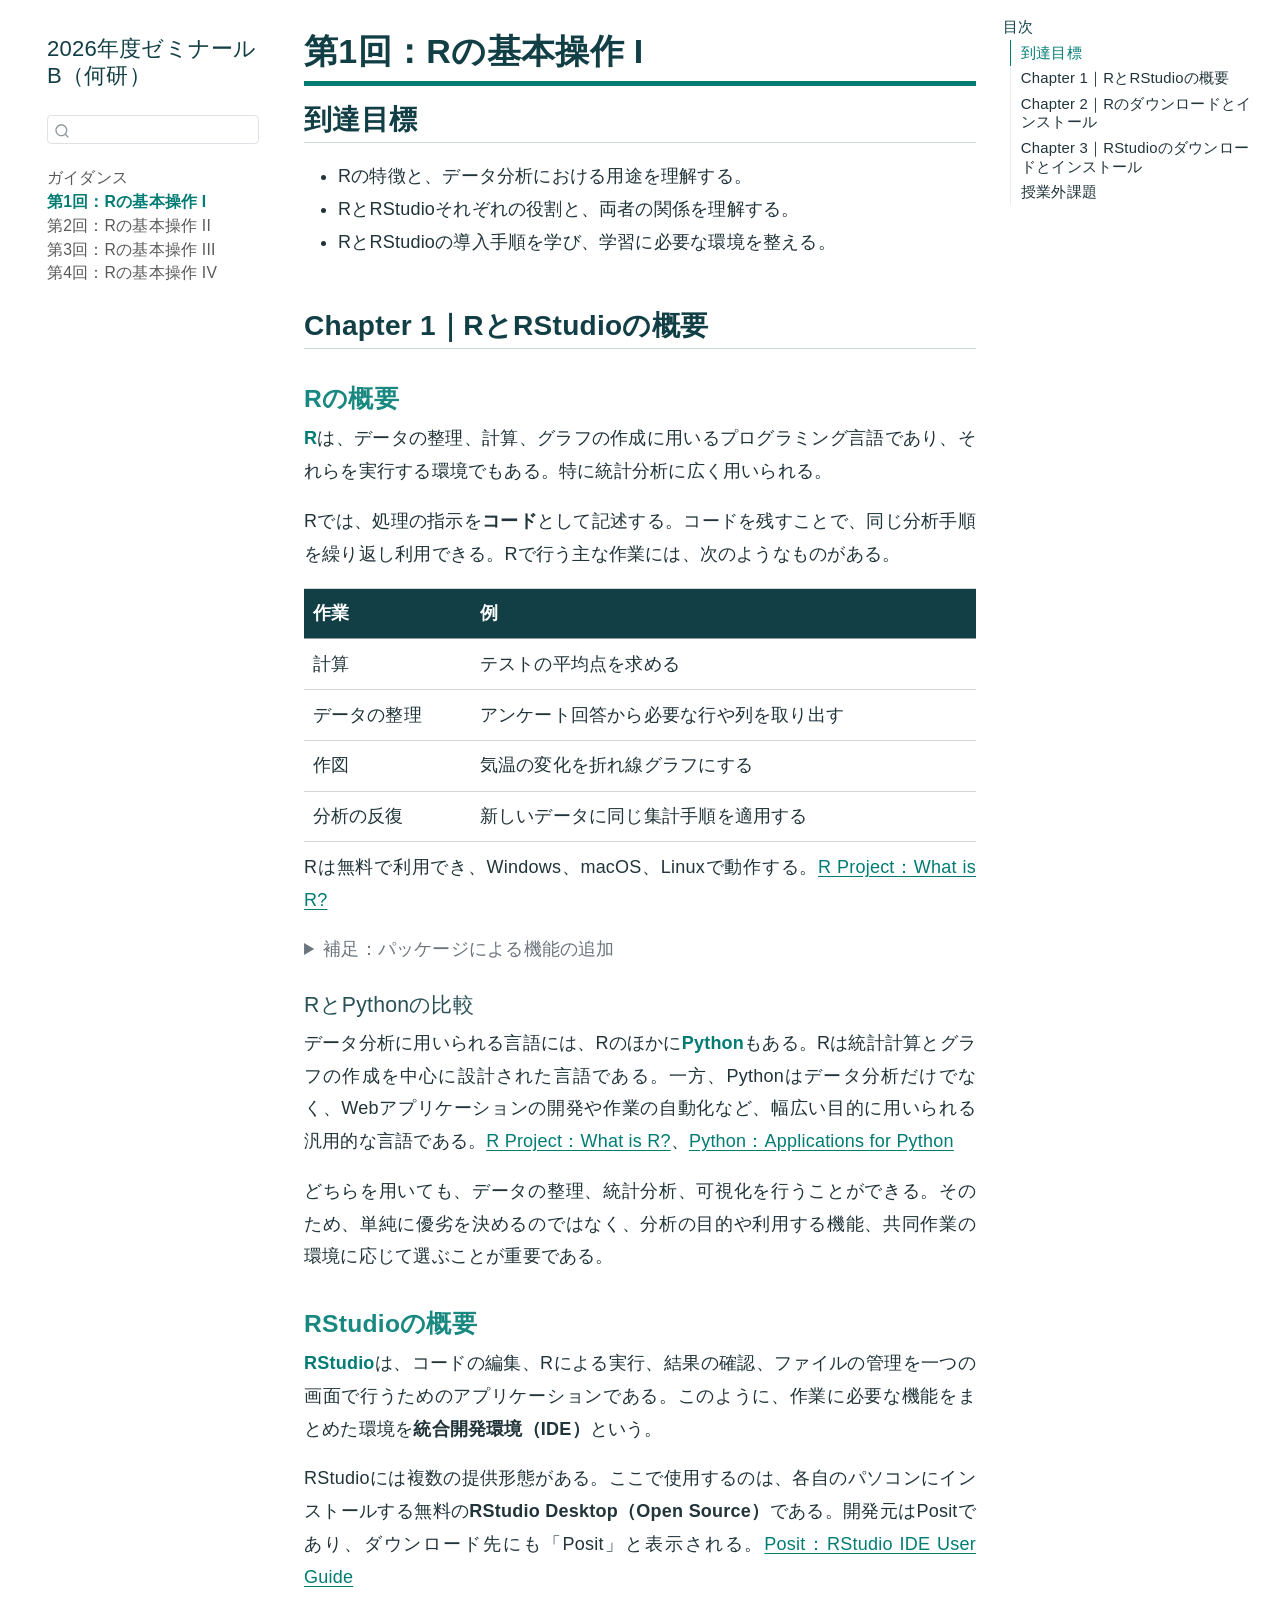
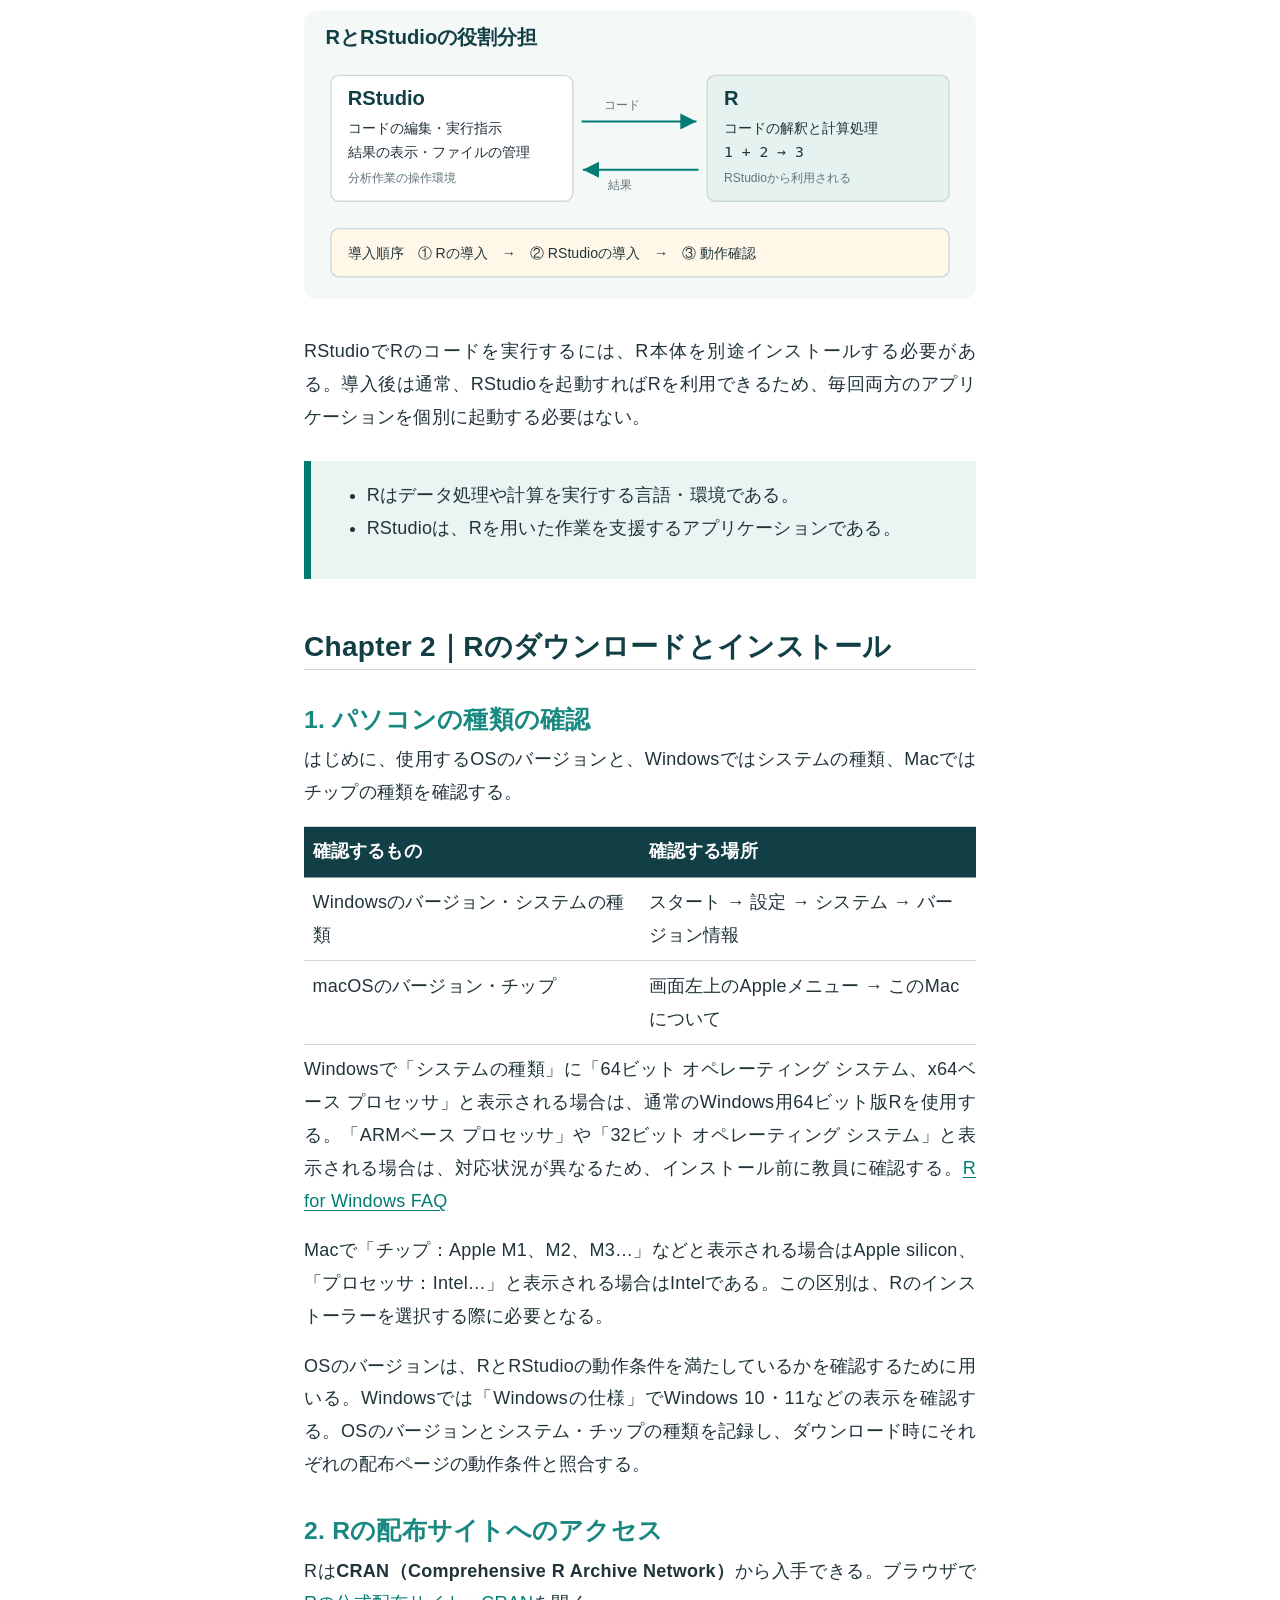
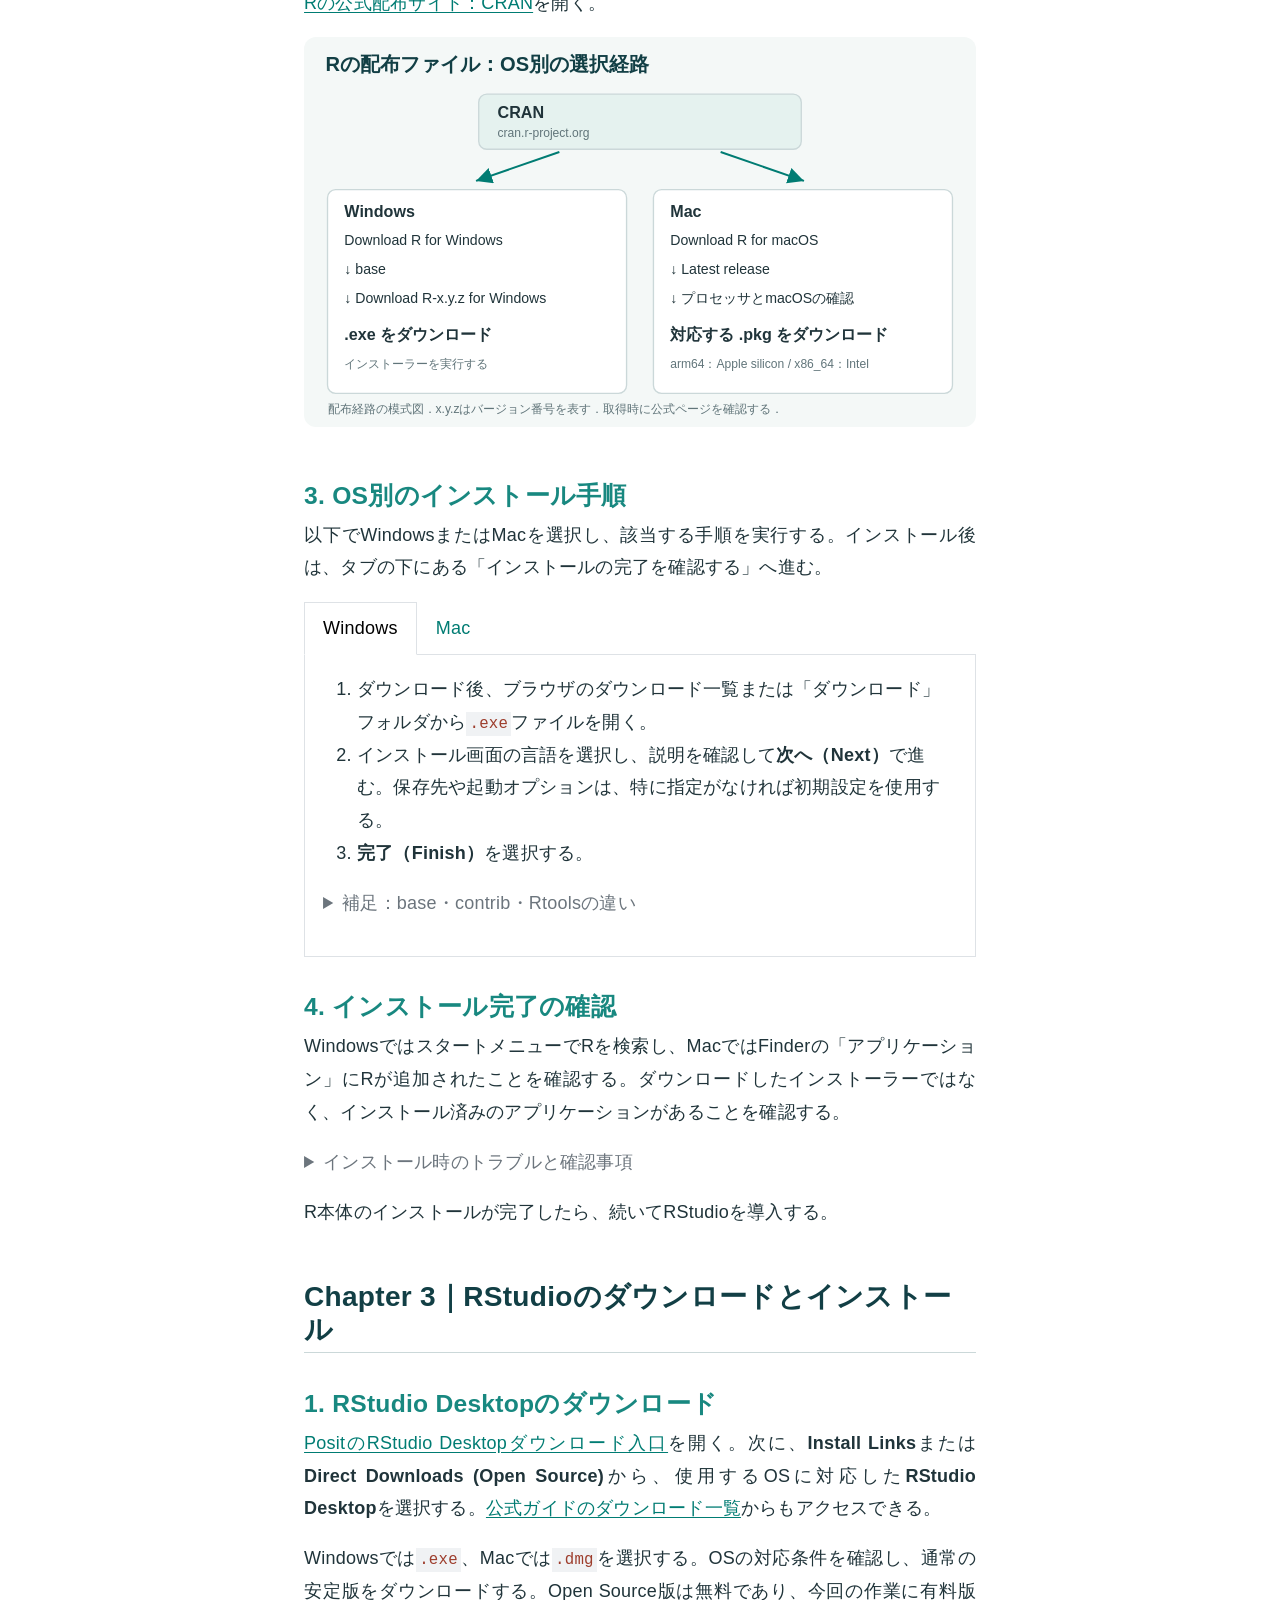
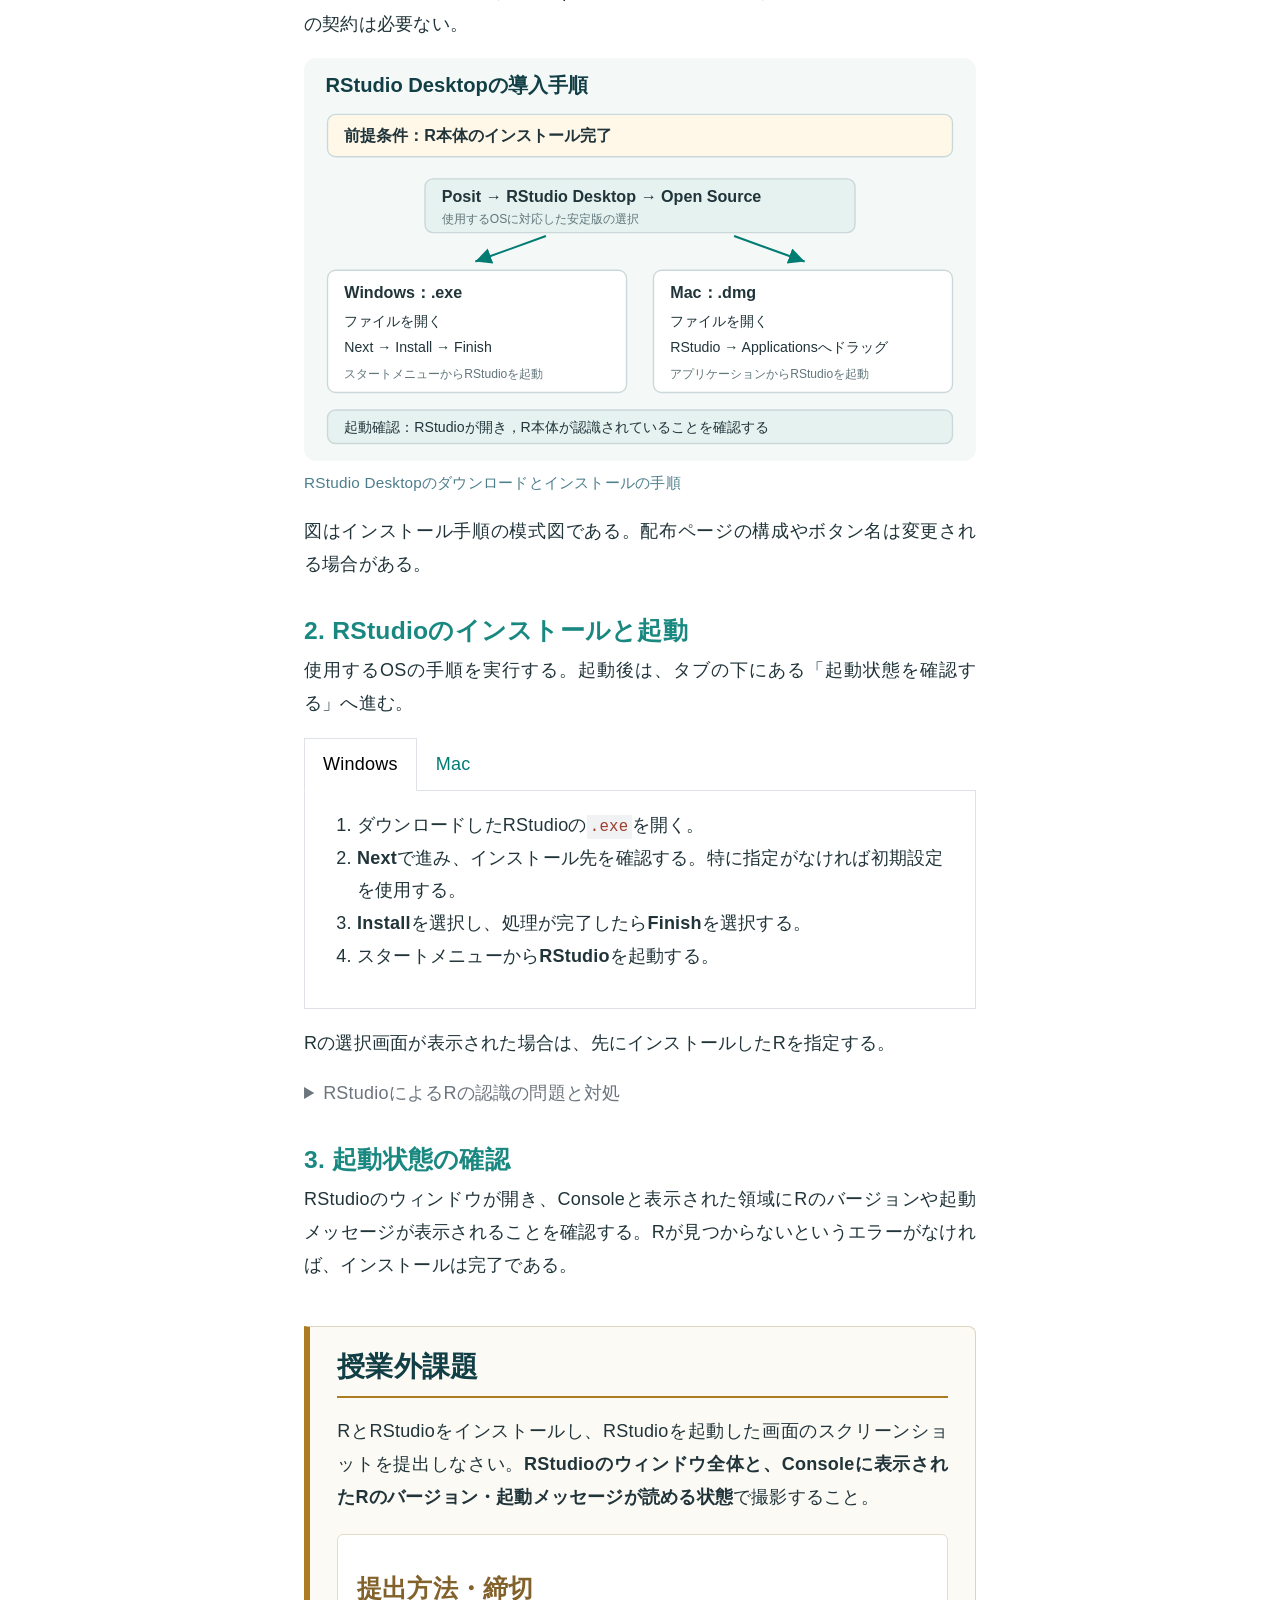
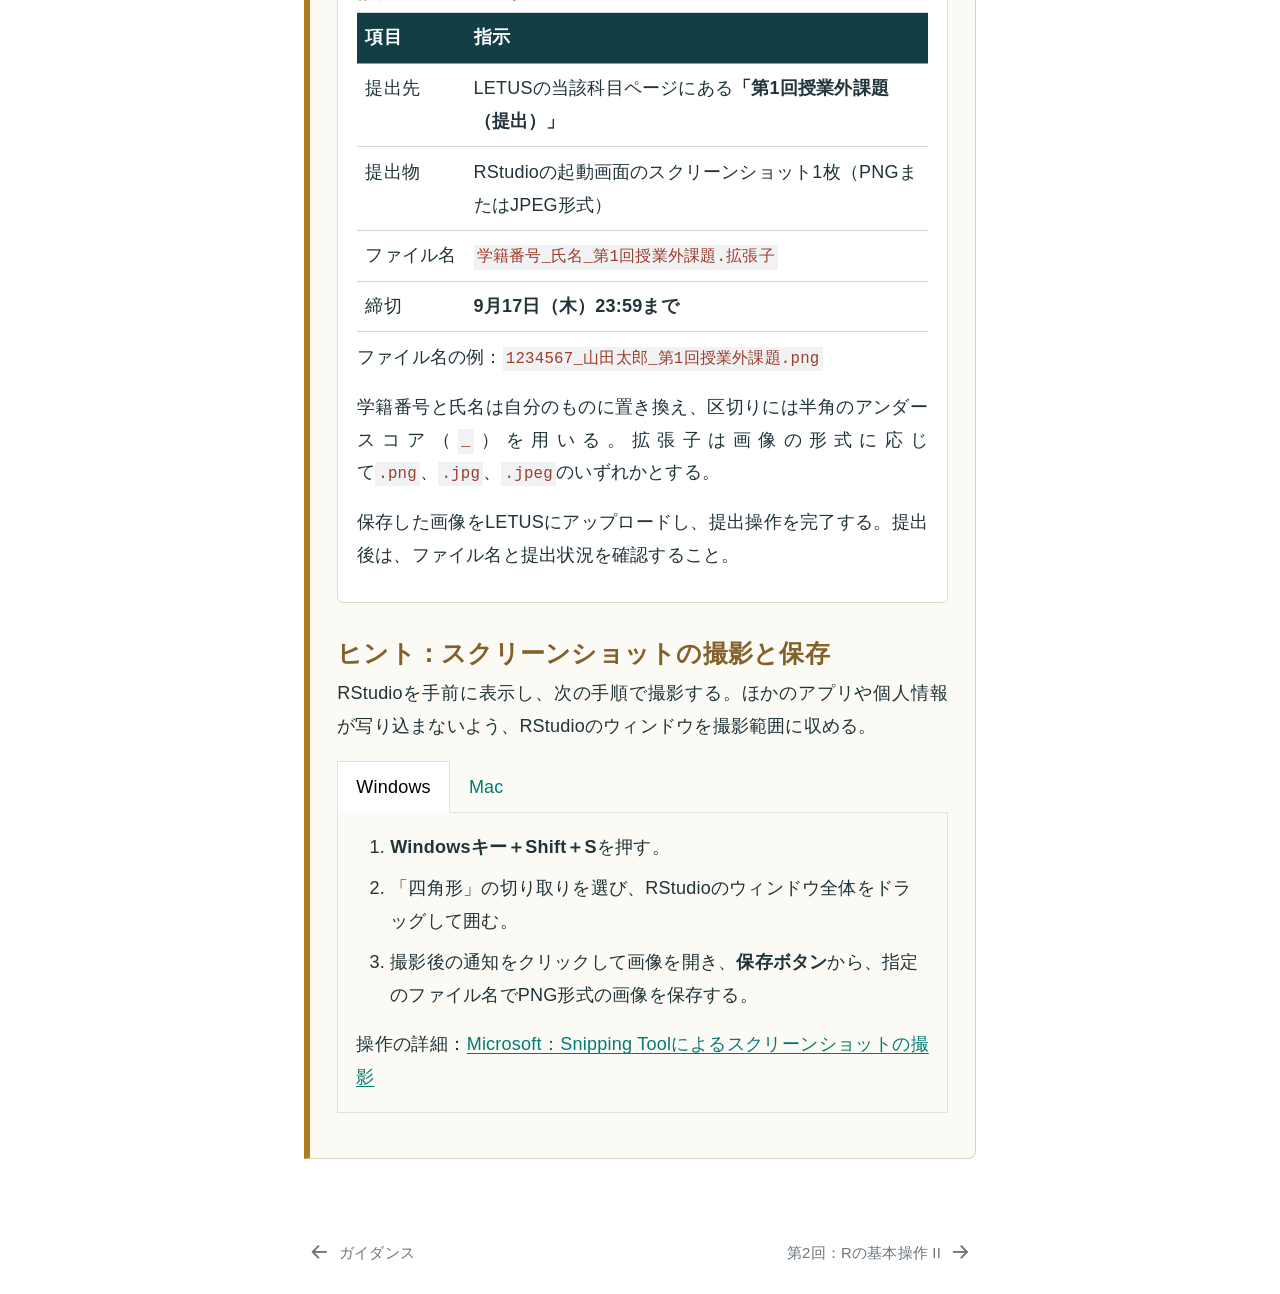
==== lessons/01/index.html @ 1a66d264 "Publish lesson 4" ====
<!DOCTYPE html>
<html xmlns="http://www.w3.org/1999/xhtml" lang="ja" xml:lang="ja"><head>

<meta charset="utf-8">
<meta name="generator" content="quarto-1.10.18">

<meta name="viewport" content="width=device-width, initial-scale=1.0, user-scalable=yes">


<title>第1回：Rの基本操作 I – 2026年度ゼミナールB（何研）</title>
<style>
/* Default styles provided by pandoc.
** See https://pandoc.org/MANUAL.html#variables-for-html for config info.
*/
span.smallcaps{font-variant: small-caps;}
div.columns{display: flex; gap: 1.5em;}
div.column{flex: auto;}
@media screen {
div.columns{gap: min(4vw, 1.5em);}
div.column{overflow-x: auto;}
}
div.hanging-indent{margin-left: 1.5em; text-indent: -1.5em;}
ul.task-list{list-style: none;}
ul.task-list li input[type="checkbox"] {
  width: 0.8em;
  margin: 0 0.8em 0.2em -1em; /* quarto-specific, see https://github.com/quarto-dev/quarto-cli/issues/4556 */ 
  vertical-align: middle;
}
</style>


<script src="../../site_libs/quarto-nav/quarto-nav.js"></script>
<script src="../../site_libs/quarto-nav/headroom.min.js"></script>
<script src="../../site_libs/clipboard/clipboard.min.js"></script>
<script src="../../site_libs/quarto-search/autocomplete.umd.js"></script>
<script src="../../site_libs/quarto-search/fuse.min.js"></script>
<script src="../../site_libs/quarto-search/quarto-search.js"></script>
<meta name="quarto:offset" content="../../">
<link href="../../lessons/02/index.html" rel="next">
<link href="../../index.html" rel="prev">
<script src="../../site_libs/quarto-html/quarto.js" type="module"></script>
<script src="../../site_libs/quarto-html/tabsets/tabsets.js" type="module"></script>
<script src="../../site_libs/quarto-html/popper.min.js"></script>
<script src="../../site_libs/quarto-html/tippy.umd.min.js"></script>
<script src="../../site_libs/quarto-html/anchor.min.js"></script>
<link href="../../site_libs/quarto-html/tippy.css" rel="stylesheet">
<link href="../../site_libs/quarto-html/quarto-syntax-highlighting-37294f0e61b532b0f7ebd5ccc0471b30.css" rel="stylesheet" id="quarto-text-highlighting-styles">
<script src="../../site_libs/bootstrap/bootstrap.min.js"></script>
<link href="../../site_libs/bootstrap/bootstrap-icons.css" rel="stylesheet">
<link href="../../site_libs/bootstrap/bootstrap-c2e880a5cb14d7a116eba1e73095a7f8.min.css" rel="stylesheet" append-hash="true" id="quarto-bootstrap" data-mode="light">
<script id="quarto-search-options" type="application/json">{
  "location": "sidebar",
  "copy-button": false,
  "collapse-after": 3,
  "panel-placement": "start",
  "type": "textbox",
  "limit": 50,
  "keyboard-shortcut": [
    "f",
    "/",
    "s"
  ],
  "language": {
    "search-no-results-text": "一致なし",
    "search-matching-documents-text": "一致した文書",
    "search-copy-link-title": "検索へのリンクをコピー",
    "search-hide-matches-text": "追加の検索結果を非表示",
    "search-more-match-text": "追加の検索結果",
    "search-more-matches-text": "追加の検索結果",
    "search-clear-button-title": "消去",
    "search-text-placeholder": "",
    "search-detached-cancel-button-title": "取消",
    "search-submit-button-title": "検索",
    "search-label": "サーチ"
  }
}</script>
<style>html{ scroll-behavior: smooth; }</style>


</head>

<body class="nav-sidebar floating quarto-light">

<div id="quarto-search-results"></div>
  <header id="quarto-header" class="headroom fixed-top">
  <nav class="quarto-secondary-nav">
    <div class="container-fluid d-flex">
      <button type="button" class="quarto-btn-toggle btn" data-bs-toggle="collapse" role="button" data-bs-target=".quarto-sidebar-collapse-item" aria-controls="quarto-sidebar" aria-expanded="false" aria-label="サイドバーを切り替える" onclick="if (window.quartoToggleHeadroom) { window.quartoToggleHeadroom(); }">
        <i class="bi bi-layout-text-sidebar-reverse"></i>
      </button>
        <nav class="quarto-page-breadcrumbs" aria-label="breadcrumb"><ol class="breadcrumb"><li class="breadcrumb-item"><a href="../../lessons/01/index.html">第1回：Rの基本操作 I</a></li></ol></nav>
        <a class="flex-grow-1" role="navigation" data-bs-toggle="collapse" data-bs-target=".quarto-sidebar-collapse-item" aria-controls="quarto-sidebar" aria-expanded="false" aria-label="サイドバーを切り替える" onclick="if (window.quartoToggleHeadroom) { window.quartoToggleHeadroom(); }">      
        </a>
      <button type="button" class="btn quarto-search-button" aria-label="サーチ" onclick="window.quartoOpenSearch();">
        <i class="bi bi-search"></i>
      </button>
    </div>
  </nav>
</header>
<!-- content -->
<div id="quarto-content" class="quarto-container page-columns page-rows-contents page-layout-article">
<!-- sidebar -->
  <nav id="quarto-sidebar" class="sidebar collapse collapse-horizontal quarto-sidebar-collapse-item sidebar-navigation floating overflow-auto">
    <div class="pt-lg-2 mt-2 text-left sidebar-header">
    <div class="sidebar-title mb-0 py-0">
      <a href="../../">2026年度ゼミナールB（何研）</a> 
    </div>
      </div>
        <div class="mt-2 flex-shrink-0 align-items-center">
        <div class="sidebar-search">
        <div id="quarto-search" class="" title="サーチ"></div>
        </div>
        </div>
    <div class="sidebar-menu-container"> 
    <ul class="list-unstyled mt-1">
        <li class="sidebar-item">
  <div class="sidebar-item-container"> 
  <a href="../../index.html" class="sidebar-item-text sidebar-link">
 <span class="menu-text">ガイダンス</span></a>
  </div>
</li>
        <li class="sidebar-item">
  <div class="sidebar-item-container"> 
  <a href="../../lessons/01/index.html" class="sidebar-item-text sidebar-link active">
 <span class="menu-text">第1回：Rの基本操作 I</span></a>
  </div>
</li>
        <li class="sidebar-item">
  <div class="sidebar-item-container"> 
  <a href="../../lessons/02/index.html" class="sidebar-item-text sidebar-link">
 <span class="menu-text">第2回：Rの基本操作 II</span></a>
  </div>
</li>
        <li class="sidebar-item">
  <div class="sidebar-item-container"> 
  <a href="../../lessons/03/index.html" class="sidebar-item-text sidebar-link">
 <span class="menu-text">第3回：Rの基本操作 III</span></a>
  </div>
</li>
        <li class="sidebar-item">
  <div class="sidebar-item-container"> 
  <a href="../../lessons/04/index.html" class="sidebar-item-text sidebar-link">
 <span class="menu-text">第4回：Rの基本操作 IV</span></a>
  </div>
</li>
    </ul>
    </div>
</nav>
<div id="quarto-sidebar-glass" class="quarto-sidebar-collapse-item" data-bs-toggle="collapse" data-bs-target=".quarto-sidebar-collapse-item"></div>
<!-- margin-sidebar -->
    <div id="quarto-margin-sidebar" class="sidebar margin-sidebar">
        <nav id="TOC" role="doc-toc" class="toc-active">
    <h2 id="toc-title">目次</h2>
   
  <ul>
  <li><a href="#到達目標" id="toc-到達目標" class="nav-link active" data-scroll-target="#到達目標">到達目標</a></li>
  <li><a href="#chapter-1rとrstudioの概要" id="toc-chapter-1rとrstudioの概要" class="nav-link" data-scroll-target="#chapter-1rとrstudioの概要">Chapter 1｜RとRStudioの概要</a>
  <ul class="collapse">
  <li><a href="#rの概要" id="toc-rの概要" class="nav-link" data-scroll-target="#rの概要">Rの概要</a></li>
  <li><a href="#rstudioの概要" id="toc-rstudioの概要" class="nav-link" data-scroll-target="#rstudioの概要">RStudioの概要</a></li>
  </ul></li>
  <li><a href="#chapter-2rのダウンロードとインストール" id="toc-chapter-2rのダウンロードとインストール" class="nav-link" data-scroll-target="#chapter-2rのダウンロードとインストール">Chapter 2｜Rのダウンロードとインストール</a>
  <ul class="collapse">
  <li><a href="#パソコンの種類の確認" id="toc-パソコンの種類の確認" class="nav-link" data-scroll-target="#パソコンの種類の確認">1. パソコンの種類の確認</a></li>
  <li><a href="#rの配布サイトへのアクセス" id="toc-rの配布サイトへのアクセス" class="nav-link" data-scroll-target="#rの配布サイトへのアクセス">2. Rの配布サイトへのアクセス</a></li>
  <li><a href="#os別のインストール手順" id="toc-os別のインストール手順" class="nav-link" data-scroll-target="#os別のインストール手順">3. OS別のインストール手順</a></li>
  <li><a href="#インストール完了の確認" id="toc-インストール完了の確認" class="nav-link" data-scroll-target="#インストール完了の確認">4. インストール完了の確認</a></li>
  </ul></li>
  <li><a href="#chapter-3rstudioのダウンロードとインストール" id="toc-chapter-3rstudioのダウンロードとインストール" class="nav-link" data-scroll-target="#chapter-3rstudioのダウンロードとインストール">Chapter 3｜RStudioのダウンロードとインストール</a>
  <ul class="collapse">
  <li><a href="#rstudio-desktopのダウンロード" id="toc-rstudio-desktopのダウンロード" class="nav-link" data-scroll-target="#rstudio-desktopのダウンロード">1. RStudio Desktopのダウンロード</a></li>
  <li><a href="#rstudioのインストールと起動" id="toc-rstudioのインストールと起動" class="nav-link" data-scroll-target="#rstudioのインストールと起動">2. RStudioのインストールと起動</a></li>
  <li><a href="#起動状態の確認" id="toc-起動状態の確認" class="nav-link" data-scroll-target="#起動状態の確認">3. 起動状態の確認</a></li>
  </ul></li>
  <li><a href="#授業外課題" id="toc-授業外課題" class="nav-link" data-scroll-target="#授業外課題">授業外課題</a>
  <ul class="collapse">
  <li><a href="#提出方法締切" id="toc-提出方法締切" class="nav-link" data-scroll-target="#提出方法締切">提出方法・締切</a></li>
  <li><a href="#ヒントスクリーンショットの撮影と保存" id="toc-ヒントスクリーンショットの撮影と保存" class="nav-link" data-scroll-target="#ヒントスクリーンショットの撮影と保存">ヒント：スクリーンショットの撮影と保存</a></li>
  </ul></li>
  </ul>
</nav>
    </div>
<!-- main -->
<main class="content" id="quarto-document-content">

<header id="title-block-header" class="quarto-title-block default">
<div class="quarto-title">
<h1 class="title">第1回：Rの基本操作 I</h1>
</div>



<div class="quarto-title-meta">

    
  
    
  </div>
  


</header>


<section id="到達目標" class="level2">
<h2 class="anchored" data-anchor-id="到達目標">到達目標</h2>
<ul>
<li>Rの特徴と、データ分析における用途を理解する。</li>
<li>RとRStudioそれぞれの役割と、両者の関係を理解する。</li>
<li>RとRStudioの導入手順を学び、学習に必要な環境を整える。</li>
</ul>
</section>
<section id="chapter-1rとrstudioの概要" class="level2">
<h2 class="anchored" data-anchor-id="chapter-1rとrstudioの概要">Chapter 1｜RとRStudioの概要</h2>
<section id="rの概要" class="level3">
<h3 class="anchored" data-anchor-id="rの概要">Rの概要</h3>
<p><span class="key-term">R</span>は、データの整理、計算、グラフの作成に用いるプログラミング言語であり、それらを実行する環境でもある。特に統計分析に広く用いられる。</p>
<p>Rでは、処理の指示を<strong>コード</strong>として記述する。コードを残すことで、同じ分析手順を繰り返し利用できる。Rで行う主な作業には、次のようなものがある。</p>
<table class="caption-top table">
<thead>
<tr class="header">
<th>作業</th>
<th>例</th>
</tr>
</thead>
<tbody>
<tr class="odd">
<td>計算</td>
<td>テストの平均点を求める</td>
</tr>
<tr class="even">
<td>データの整理</td>
<td>アンケート回答から必要な行や列を取り出す</td>
</tr>
<tr class="odd">
<td>作図</td>
<td>気温の変化を折れ線グラフにする</td>
</tr>
<tr class="even">
<td>分析の反復</td>
<td>新しいデータに同じ集計手順を適用する</td>
</tr>
</tbody>
</table>
<p>Rは無料で利用でき、Windows、macOS、Linuxで動作する。<a href="https://www.r-project.org/about.html">R Project：What is R?</a></p>
<details>
<summary>
補足：パッケージによる機能の追加
</summary>
<p>Rはパッケージを追加することで機能を拡張できる。パッケージの具体的な使用方法は第4回で扱う。</p>
</details>
<section id="rとpythonの比較" class="level4">
<h4 class="anchored" data-anchor-id="rとpythonの比較">RとPythonの比較</h4>
<p>データ分析に用いられる言語には、Rのほかに<span class="key-term">Python</span>もある。Rは統計計算とグラフの作成を中心に設計された言語である。一方、Pythonはデータ分析だけでなく、Webアプリケーションの開発や作業の自動化など、幅広い目的に用いられる汎用的な言語である。<a href="https://www.r-project.org/about.html">R Project：What is R?</a>、<a href="https://www.python.org/about/apps/">Python：Applications for Python</a></p>
<p>どちらを用いても、データの整理、統計分析、可視化を行うことができる。そのため、単純に優劣を決めるのではなく、分析の目的や利用する機能、共同作業の環境に応じて選ぶことが重要である。</p>
</section>
</section>
<section id="rstudioの概要" class="level3">
<h3 class="anchored" data-anchor-id="rstudioの概要">RStudioの概要</h3>
<p><span class="key-term">RStudio</span>は、コードの編集、Rによる実行、結果の確認、ファイルの管理を一つの画面で行うためのアプリケーションである。このように、作業に必要な機能をまとめた環境を<strong>統合開発環境（IDE）</strong>という。</p>
<p>RStudioには複数の提供形態がある。ここで使用するのは、各自のパソコンにインストールする無料の<strong>RStudio Desktop（Open Source）</strong>である。開発元はPositであり、ダウンロード先にも「Posit」と表示される。<a href="https://docs.posit.co/ide/user/">Posit：RStudio IDE User Guide</a></p>
<div class="quarto-figure quarto-figure-center">
<figure class="figure">
<p><img src="images/r-and-rstudio.svg" class="img-fluid quarto-figure quarto-figure-center figure-img" style="width:100.0%" alt="RStudioはコードの編集と結果表示を担当し、Rは計算を実行する。Rを先に、RStudioを後にインストールする。"></p>
</figure>
</div>
<p>RStudioでRのコードを実行するには、R本体を別途インストールする必要がある。導入後は通常、RStudioを起動すればRを利用できるため、毎回両方のアプリケーションを個別に起動する必要はない。</p>
<div class="chapter-summary">
<ul>
<li>Rはデータ処理や計算を実行する言語・環境である。</li>
<li>RStudioは、Rを用いた作業を支援するアプリケーションである。</li>
</ul>
</div>
</section>
</section>
<section id="chapter-2rのダウンロードとインストール" class="level2">
<h2 class="anchored" data-anchor-id="chapter-2rのダウンロードとインストール">Chapter 2｜Rのダウンロードとインストール</h2>
<section id="パソコンの種類の確認" class="level3">
<h3 class="anchored" data-anchor-id="パソコンの種類の確認">1. パソコンの種類の確認</h3>
<p>はじめに、使用するOSのバージョンと、Windowsではシステムの種類、Macではチップの種類を確認する。</p>
<table class="caption-top table">
<colgroup>
<col style="width: 50%">
<col style="width: 50%">
</colgroup>
<thead>
<tr class="header">
<th>確認するもの</th>
<th>確認する場所</th>
</tr>
</thead>
<tbody>
<tr class="odd">
<td>Windowsのバージョン・システムの種類</td>
<td>スタート → 設定 → システム → バージョン情報</td>
</tr>
<tr class="even">
<td>macOSのバージョン・チップ</td>
<td>画面左上のAppleメニュー → このMacについて</td>
</tr>
</tbody>
</table>
<p>Windowsで「システムの種類」に「64ビット オペレーティング システム、x64ベース プロセッサ」と表示される場合は、通常のWindows用64ビット版Rを使用する。「ARMベース プロセッサ」や「32ビット オペレーティング システム」と表示される場合は、対応状況が異なるため、インストール前に教員に確認する。<a href="https://cran.r-project.org/bin/windows/base/rw-FAQ.html">R for Windows FAQ</a></p>
<p>Macで「チップ：Apple M1、M2、M3…」などと表示される場合はApple silicon、「プロセッサ：Intel…」と表示される場合はIntelである。この区別は、Rのインストーラーを選択する際に必要となる。</p>
<p>OSのバージョンは、RとRStudioの動作条件を満たしているかを確認するために用いる。Windowsでは「Windowsの仕様」でWindows 10・11などの表示を確認する。OSのバージョンとシステム・チップの種類を記録し、ダウンロード時にそれぞれの配布ページの動作条件と照合する。</p>
</section>
<section id="rの配布サイトへのアクセス" class="level3">
<h3 class="anchored" data-anchor-id="rの配布サイトへのアクセス">2. Rの配布サイトへのアクセス</h3>
<p>Rは<strong>CRAN（Comprehensive R Archive Network）</strong>から入手できる。ブラウザで<a href="https://cran.r-project.org/">Rの公式配布サイト：CRAN</a>を開く。</p>
<div class="quarto-figure quarto-figure-center">
<figure class="figure">
<p><img src="images/r-download-map.svg" class="img-fluid quarto-figure quarto-figure-center figure-img" style="width:100.0%" alt="WindowsではDownload R for Windows、base、Download Rの順に進む。MacではDownload R for macOSから、Apple silicon用のarm64またはIntel用のx86_64のpkgを選択する。"></p>
</figure>
</div>
</section>
<section id="os別のインストール手順" class="level3">
<h3 class="anchored" data-anchor-id="os別のインストール手順">3. OS別のインストール手順</h3>
<p>以下でWindowsまたはMacを選択し、該当する手順を実行する。インストール後は、タブの下にある「インストールの完了を確認する」へ進む。</p>
<div class="tabset-margin-container"></div><div class="panel-tabset" data-group="lesson01-os">
<ul class="nav nav-tabs" role="tablist"><li class="nav-item" role="presentation"><a class="nav-link active" id="tabset-1-1-tab" data-bs-toggle="tab" data-bs-target="#tabset-1-1" role="tab" aria-controls="tabset-1-1" aria-selected="true" href="">Windows</a></li><li class="nav-item" role="presentation"><a class="nav-link" id="tabset-1-2-tab" data-bs-toggle="tab" data-bs-target="#tabset-1-2" role="tab" aria-controls="tabset-1-2" aria-selected="false" href="">Mac</a></li></ul>
<div class="tab-content" data-group="lesson01-os">
<div id="tabset-1-1" class="tab-pane active" role="tabpanel" aria-labelledby="tabset-1-1-tab">
<ol type="1">
<li>ダウンロード後、ブラウザのダウンロード一覧または「ダウンロード」フォルダから<code>.exe</code>ファイルを開く。</li>
<li>インストール画面の言語を選択し、説明を確認して<strong>次へ（Next）</strong>で進む。保存先や起動オプションは、特に指定がなければ初期設定を使用する。</li>
<li><strong>完了（Finish）</strong>を選択する。</li>
</ol>
<details>
<summary>
補足：base・contrib・Rtoolsの違い
</summary>
<p>通常のインストールには<code>base</code>を使用する。<code>contrib</code>は追加パッケージ、<code>Rtools</code>は主にソースコードからのビルドに用いるものであり、最初の動作確認には必要ない。詳細は<a href="https://cran.r-project.org/bin/windows/base/rw-FAQ.html">R for Windows FAQ</a>で確認できる。</p>
</details>
</div>
<div id="tabset-1-2" class="tab-pane" role="tabpanel" aria-labelledby="tabset-1-2-tab">
<p>まず、記録したチップの種類と、次の図に示すファイル名の対応を確認する。</p>
<div class="quarto-figure quarto-figure-center">
<figure class="figure">
<p><img src="images/mac-chip-choice.svg" class="img-fluid figure-img" style="width:90.0%" alt="Apple Mシリーズではarm64.pkg、Intelではx86_64.pkgを選択する。併せて、各ファイルに記載されたmacOSの条件を確認する。"></p>
<figcaption>MacのチップとRインストーラーの対応</figcaption>
</figure>
</div>
<p><strong>練習1：</strong> Apple siliconのMacでは、Rのどの種類の<code>.pkg</code>を選択するか。</p>
<details>
<summary>
解答例
</summary>
<p>名前に<code>arm64</code>を含み、使用中のmacOSに対応する<code>.pkg</code>を選択する。</p>
</details>
<ol type="1">
<li>CRANの<strong>Download R for macOS</strong>を選択する。直接アクセスする場合は<a href="https://cran.r-project.org/bin/macosx/">macOS用Rのダウンロードページ</a>を開く。</li>
<li><strong>Latest release</strong>付近で、使用するチップとmacOSに対応したファイルを確認する。</li>
<li>Apple siliconの場合は名前に<strong>arm64</strong>を含む<code>.pkg</code>、Intelの場合は名前に<strong>x86_64</strong>を含む<code>.pkg</code>を選択する。</li>
<li>ダウンロードした<code>.pkg</code>を開く。</li>
<li><strong>続ける → 使用許諾の確認 → インストール</strong>と進み、認証が求められた場合は画面の案内に従う。</li>
<li>インストールが完了したら、インストーラーを閉じる。</li>
</ol>
<details>
<summary>
補足：.pkgと.tar.gzの違い
</summary>
<p><code>.tar.gz</code>はソースコードなどの配布に使われる形式である。通常のMacへのインストールでは、チップとOSに対応した<code>.pkg</code>を選択する。</p>
</details>
</div>
</div>
</div>
</section>
<section id="インストール完了の確認" class="level3">
<h3 class="anchored" data-anchor-id="インストール完了の確認">4. インストール完了の確認</h3>
<p>WindowsではスタートメニューでRを検索し、MacではFinderの「アプリケーション」にRが追加されたことを確認する。ダウンロードしたインストーラーではなく、インストール済みのアプリケーションがあることを確認する。</p>
<details>
<summary>
インストール時のトラブルと確認事項
</summary>
<ul>
<li>Macでは、<code>.pkg</code>のarm64 / x86_64とチップの種類が対応しているか、macOSの動作条件を満たすか確認する。</li>
<li>管理者の認証を求められた場合は、設定変更の権限を持つ端末か確認する。大学の管理端末では管理担当者に相談する。</li>
<li>古いOSやWindowsのARM機などで判断が難しい場合は、OS名とシステムの種類を教員に伝える。</li>
</ul>
</details>
<p>R本体のインストールが完了したら、続いてRStudioを導入する。</p>
</section>
</section>
<section id="chapter-3rstudioのダウンロードとインストール" class="level2">
<h2 class="anchored" data-anchor-id="chapter-3rstudioのダウンロードとインストール">Chapter 3｜RStudioのダウンロードとインストール</h2>
<section id="rstudio-desktopのダウンロード" class="level3">
<h3 class="anchored" data-anchor-id="rstudio-desktopのダウンロード">1. RStudio Desktopのダウンロード</h3>
<p><a href="https://posit.co/download/rstudio-desktop/">PositのRStudio Desktopダウンロード入口</a>を開く。次に、<strong>Install Links</strong>または<strong>Direct Downloads (Open Source)</strong>から、使用するOSに対応した<strong>RStudio Desktop</strong>を選択する。<a href="https://docs.posit.co/ide/user/#direct-downloads-open-source">公式ガイドのダウンロード一覧</a>からもアクセスできる。</p>
<p>Windowsでは<code>.exe</code>、Macでは<code>.dmg</code>を選択する。OSの対応条件を確認し、通常の安定版をダウンロードする。Open Source版は無料であり、今回の作業に有料版の契約は必要ない。</p>
<div class="quarto-figure quarto-figure-center">
<figure class="figure">
<p><img src="images/rstudio-install-map.svg" class="img-fluid figure-img" style="width:100.0%" alt="R本体のインストール後、PositでRStudio Desktop Open Sourceを選択する。Windowsではexeを実行し、Macではdmgを開いてRStudioをApplicationsへドラッグする。その後、RStudioを起動する。"></p>
<figcaption>RStudio Desktopのダウンロードとインストールの手順</figcaption>
</figure>
</div>
<p>図はインストール手順の模式図である。配布ページの構成やボタン名は変更される場合がある。</p>
</section>
<section id="rstudioのインストールと起動" class="level3">
<h3 class="anchored" data-anchor-id="rstudioのインストールと起動">2. RStudioのインストールと起動</h3>
<p>使用するOSの手順を実行する。起動後は、タブの下にある「起動状態を確認する」へ進む。</p>
<div class="tabset-margin-container"></div><div class="panel-tabset" data-group="lesson01-os">
<ul class="nav nav-tabs" role="tablist"><li class="nav-item" role="presentation"><a class="nav-link active" id="tabset-2-1-tab" data-bs-toggle="tab" data-bs-target="#tabset-2-1" role="tab" aria-controls="tabset-2-1" aria-selected="true" href="">Windows</a></li><li class="nav-item" role="presentation"><a class="nav-link" id="tabset-2-2-tab" data-bs-toggle="tab" data-bs-target="#tabset-2-2" role="tab" aria-controls="tabset-2-2" aria-selected="false" href="">Mac</a></li></ul>
<div class="tab-content" data-group="lesson01-os">
<div id="tabset-2-1" class="tab-pane active" role="tabpanel" aria-labelledby="tabset-2-1-tab">
<ol type="1">
<li>ダウンロードしたRStudioの<code>.exe</code>を開く。</li>
<li><strong>Next</strong>で進み、インストール先を確認する。特に指定がなければ初期設定を使用する。</li>
<li><strong>Install</strong>を選択し、処理が完了したら<strong>Finish</strong>を選択する。</li>
<li>スタートメニューから<strong>RStudio</strong>を起動する。</li>
</ol>
</div>
<div id="tabset-2-2" class="tab-pane" role="tabpanel" aria-labelledby="tabset-2-2-tab">
<ol type="1">
<li>ダウンロードしたRStudioの<code>.dmg</code>を開く。</li>
<li>表示されたウィンドウで、<strong>RStudioのアイコンをApplications（アプリケーション）へドラッグ</strong>する。</li>
<li>コピー完了後、Finderの「アプリケーション」から<strong>RStudio</strong>を起動する。</li>
<li>初回起動の確認が表示された場合は、公式サイトから取得したアプリであることを確認して開く。</li>
</ol>
<p><code>.dmg</code>を開いたウィンドウ内のアイコンと、コピー済みのアプリケーションは区別する必要がある。通常は「アプリケーション」内のRStudioを使用する。</p>
</div>
</div>
</div>
<p>Rの選択画面が表示された場合は、先にインストールしたRを指定する。</p>
<details>
<summary>
RStudioによるRの認識の問題と対処
</summary>
<p>R本体のインストールが完了しているか確認する。Windowsではスタートメニュー、Macでは「アプリケーション」からRを単独で起動し、起動メッセージが表示されるか確認する。その後Rを終了し、RStudioを開き直す。Rを終了する際、この段階では作業領域を保存する必要はない。</p>
</details>
</section>
<section id="起動状態の確認" class="level3">
<h3 class="anchored" data-anchor-id="起動状態の確認">3. 起動状態の確認</h3>
<p>RStudioのウィンドウが開き、Consoleと表示された領域にRのバージョンや起動メッセージが表示されることを確認する。Rが見つからないというエラーがなければ、インストールは完了である。</p>
</section>
</section>
<section id="授業外課題" class="level2 homework">
<h2 class="homework anchored" data-anchor-id="授業外課題">授業外課題</h2>
<p>RとRStudioをインストールし、RStudioを起動した画面のスクリーンショットを提出しなさい。<strong>RStudioのウィンドウ全体と、Consoleに表示されたRのバージョン・起動メッセージが読める状態</strong>で撮影すること。</p>
<section id="提出方法締切" class="level3 homework-notes">
<h3 class="anchored" data-anchor-id="提出方法締切">提出方法・締切</h3>
<table class="caption-top table">
<colgroup>
<col style="width: 50%">
<col style="width: 50%">
</colgroup>
<thead>
<tr class="header">
<th>項目</th>
<th>指示</th>
</tr>
</thead>
<tbody>
<tr class="odd">
<td>提出先</td>
<td>LETUSの当該科目ページにある<strong>「第1回授業外課題（提出）」</strong></td>
</tr>
<tr class="even">
<td>提出物</td>
<td>RStudioの起動画面のスクリーンショット1枚（PNGまたはJPEG形式）</td>
</tr>
<tr class="odd">
<td>ファイル名</td>
<td><strong><code>学籍番号_氏名_第1回授業外課題.拡張子</code></strong></td>
</tr>
<tr class="even">
<td>締切</td>
<td><strong>9月17日（木）23:59まで</strong></td>
</tr>
</tbody>
</table>
<p>ファイル名の例：<code>1234567_山田太郎_第1回授業外課題.png</code></p>
<p>学籍番号と氏名は自分のものに置き換え、区切りには半角のアンダースコア（<code>_</code>）を用いる。拡張子は画像の形式に応じて<code>.png</code>、<code>.jpg</code>、<code>.jpeg</code>のいずれかとする。</p>
<p>保存した画像をLETUSにアップロードし、提出操作を完了する。提出後は、ファイル名と提出状況を確認すること。</p>
</section>
<section id="ヒントスクリーンショットの撮影と保存" class="level3">
<h3 class="anchored" data-anchor-id="ヒントスクリーンショットの撮影と保存">ヒント：スクリーンショットの撮影と保存</h3>
<p>RStudioを手前に表示し、次の手順で撮影する。ほかのアプリや個人情報が写り込まないよう、RStudioのウィンドウを撮影範囲に収める。</p>
<div class="tabset-margin-container"></div><div class="panel-tabset" data-group="lesson01-os">
<ul class="nav nav-tabs" role="tablist"><li class="nav-item" role="presentation"><a class="nav-link active" id="tabset-3-1-tab" data-bs-toggle="tab" data-bs-target="#tabset-3-1" role="tab" aria-controls="tabset-3-1" aria-selected="true" href="">Windows</a></li><li class="nav-item" role="presentation"><a class="nav-link" id="tabset-3-2-tab" data-bs-toggle="tab" data-bs-target="#tabset-3-2" role="tab" aria-controls="tabset-3-2" aria-selected="false" href="">Mac</a></li></ul>
<div class="tab-content" data-group="lesson01-os">
<div id="tabset-3-1" class="tab-pane active" role="tabpanel" aria-labelledby="tabset-3-1-tab">
<ol type="1">
<li><strong>Windowsキー＋Shift＋S</strong>を押す。</li>
<li>「四角形」の切り取りを選び、RStudioのウィンドウ全体をドラッグして囲む。</li>
<li>撮影後の通知をクリックして画像を開き、<strong>保存ボタン</strong>から、指定のファイル名でPNG形式の画像を保存する。</li>
</ol>
<p>操作の詳細：<a href="https://support.microsoft.com/ja-JP/Windows/Apps/use-snipping-tool-to-capture-screenshots">Microsoft：Snipping Toolによるスクリーンショットの撮影</a></p>
</div>
<div id="tabset-3-2" class="tab-pane" role="tabpanel" aria-labelledby="tabset-3-2-tab">
<ol type="1">
<li><strong>Shift＋Command（⌘）＋4</strong>を押し、続けて<strong>スペースキー</strong>を押す。</li>
<li>ポインタがカメラの形に変わったら、RStudioのウィンドウをクリックする。</li>
<li>通常はデスクトップにPNG形式で保存される。保存された画像を選択し、<strong>Returnキー</strong>を押して、指定のファイル名に変更する。</li>
</ol>
<p>操作の詳細：<a href="https://support.apple.com/ja-jp/102646">Apple：Macでスクリーンショットを撮る</a></p>
</div>
</div>
</div>


</section>
</section>

</main> <!-- /main -->
<script id="quarto-html-after-body" type="application/javascript">
  window.document.addEventListener("DOMContentLoaded", function (event) {
    const icon = "";
    const anchorJS = new window.AnchorJS();
    anchorJS.options = {
      placement: 'right',
      icon: icon
    };
    anchorJS.add('.anchored');
    const isCodeAnnotation = (el) => {
      for (const clz of el.classList) {
        if (clz.startsWith('code-annotation-')) {                     
          return true;
        }
      }
      return false;
    }
    const onCopySuccess = function(e) {
      // button target
      const button = e.trigger;
      // don't keep focus
      button.blur();
      // flash "checked"
      button.classList.add('code-copy-button-checked');
      var currentTitle = button.getAttribute("title");
      button.setAttribute("title", "コピーしました");
      let tooltip;
      if (window.bootstrap) {
        button.setAttribute("data-bs-toggle", "tooltip");
        button.setAttribute("data-bs-placement", "left");
        button.setAttribute("data-bs-title", "コピーしました");
        tooltip = new bootstrap.Tooltip(button, 
          { trigger: "manual", 
            customClass: "code-copy-button-tooltip",
            offset: [0, -8]});
        tooltip.show();    
      }
      setTimeout(function() {
        if (tooltip) {
          tooltip.hide();
          button.removeAttribute("data-bs-title");
          button.removeAttribute("data-bs-toggle");
          button.removeAttribute("data-bs-placement");
        }
        button.setAttribute("title", currentTitle);
        button.classList.remove('code-copy-button-checked');
      }, 1000);
      // clear code selection
      e.clearSelection();
    }
    const getTextToCopy = function(trigger) {
      const outerScaffold = trigger.parentElement.cloneNode(true);
      const codeEl = outerScaffold.querySelector('code');
      for (const childEl of codeEl.children) {
        if (isCodeAnnotation(childEl)) {
          childEl.remove();
        }
      }
      return codeEl.innerText;
    }
    const clipboard = new window.ClipboardJS('.code-copy-button:not([data-in-quarto-modal])', {
      text: getTextToCopy
    });
    clipboard.on('success', onCopySuccess);
    if (window.document.getElementById('quarto-embedded-source-code-modal')) {
      const clipboardModal = new window.ClipboardJS('.code-copy-button[data-in-quarto-modal]', {
        text: getTextToCopy,
        container: window.document.getElementById('quarto-embedded-source-code-modal')
      });
      clipboardModal.on('success', onCopySuccess);
    }
      var localhostRegex = new RegExp(/^(?:http|https):\/\/localhost\:?[0-9]*\//);
      var mailtoRegex = new RegExp(/^mailto:/);
        var filterRegex = new RegExp('/' + window.location.host + '/');
      var isInternal = (href) => {
          return filterRegex.test(href) || localhostRegex.test(href) || mailtoRegex.test(href);
      }
      // Inspect non-navigation links and adorn them if external
     var links = window.document.querySelectorAll('a[href]:not(.nav-link):not(.navbar-brand):not(.toc-action):not(.sidebar-link):not(.sidebar-item-toggle):not(.pagination-link):not(.no-external):not([aria-hidden]):not(.dropdown-item):not(.quarto-navigation-tool):not(.about-link)');
      for (var i=0; i<links.length; i++) {
        const link = links[i];
        if (!isInternal(link.href)) {
          // undo the damage that might have been done by quarto-nav.js in the case of
          // links that we want to consider external
          if (link.dataset.originalHref !== undefined) {
            link.href = link.dataset.originalHref;
          }
        }
      }
    function tippyHover(el, contentFn, onTriggerFn, onUntriggerFn) {
      const config = {
        allowHTML: true,
        maxWidth: 500,
        delay: 100,
        arrow: false,
        appendTo: function(el) {
            return el.parentElement;
        },
        interactive: true,
        interactiveBorder: 10,
        theme: 'quarto',
        placement: 'bottom-start',
      };
      if (contentFn) {
        config.content = contentFn;
      }
      if (onTriggerFn) {
        config.onTrigger = onTriggerFn;
      }
      if (onUntriggerFn) {
        config.onUntrigger = onUntriggerFn;
      }
      window.tippy(el, config); 
    }
    const noterefs = window.document.querySelectorAll('a[role="doc-noteref"]');
    for (var i=0; i<noterefs.length; i++) {
      const ref = noterefs[i];
      tippyHover(ref, function() {
        // use id or data attribute instead here
        let href = ref.getAttribute('data-footnote-href') || ref.getAttribute('href');
        try { href = new URL(href).hash; } catch {}
        const id = href.replace(/^#\/?/, "");
        const note = window.document.getElementById(id);
        if (note) {
          return note.innerHTML;
        } else {
          return "";
        }
      });
    }
    const xrefs = window.document.querySelectorAll('a.quarto-xref');
    const processXRef = (id, note) => {
      // Strip column container classes
      const stripColumnClz = (el) => {
        el.classList.remove("page-full", "page-columns");
        if (el.children) {
          for (const child of el.children) {
            stripColumnClz(child);
          }
        }
      }
      stripColumnClz(note)
      if (id === null || id.startsWith('sec-')) {
        // Special case sections, only their first couple elements
        const container = document.createElement("div");
        if (note.children && note.children.length > 2) {
          container.appendChild(note.children[0].cloneNode(true));
          for (let i = 1; i < note.children.length; i++) {
            const child = note.children[i];
            if (child.tagName === "P" && child.innerText === "") {
              continue;
            } else {
              container.appendChild(child.cloneNode(true));
              break;
            }
          }
          if (window.Quarto?.typesetMath) {
            window.Quarto.typesetMath(container);
          }
          return container.innerHTML
        } else {
          if (window.Quarto?.typesetMath) {
            window.Quarto.typesetMath(note);
          }
          return note.innerHTML;
        }
      } else {
        // Remove any anchor links if they are present
        const anchorLink = note.querySelector('a.anchorjs-link');
        if (anchorLink) {
          anchorLink.remove();
        }
        if (window.Quarto?.typesetMath) {
          window.Quarto.typesetMath(note);
        }
        if (note.classList.contains("callout")) {
          return note.outerHTML;
        } else {
          return note.innerHTML;
        }
      }
    }
    for (var i=0; i<xrefs.length; i++) {
      const xref = xrefs[i];
      tippyHover(xref, undefined, function(instance) {
        instance.disable();
        let url = xref.getAttribute('href');
        let hash = undefined; 
        if (url.startsWith('#')) {
          hash = url;
        } else {
          try { hash = new URL(url).hash; } catch {}
        }
        if (hash) {
          const id = hash.replace(/^#\/?/, "");
          const note = window.document.getElementById(id);
          if (note !== null) {
            try {
              const html = processXRef(id, note.cloneNode(true));
              instance.setContent(html);
            } finally {
              instance.enable();
              instance.show();
            }
          } else {
            // See if we can fetch this
            fetch(url.split('#')[0])
            .then(res => res.text())
            .then(html => {
              const parser = new DOMParser();
              const htmlDoc = parser.parseFromString(html, "text/html");
              const note = htmlDoc.getElementById(id);
              if (note !== null) {
                const html = processXRef(id, note);
                instance.setContent(html);
              } 
            }).finally(() => {
              instance.enable();
              instance.show();
            });
          }
        } else {
          // See if we can fetch a full url (with no hash to target)
          // This is a special case and we should probably do some content thinning / targeting
          fetch(url)
          .then(res => res.text())
          .then(html => {
            const parser = new DOMParser();
            const htmlDoc = parser.parseFromString(html, "text/html");
            const note = htmlDoc.querySelector('main.content');
            if (note !== null) {
              // This should only happen for chapter cross references
              // (since there is no id in the URL)
              // remove the first header
              if (note.children.length > 0 && note.children[0].tagName === "HEADER") {
                note.children[0].remove();
              }
              const html = processXRef(null, note);
              instance.setContent(html);
            } 
          }).finally(() => {
            instance.enable();
            instance.show();
          });
        }
      }, function(instance) {
      });
    }
        let selectedAnnoteEl;
        const selectorForAnnotation = ( cell, annotation) => {
          let cellAttr = 'data-code-cell="' + cell + '"';
          let lineAttr = 'data-code-annotation="' +  annotation + '"';
          const selector = 'span[' + cellAttr + '][' + lineAttr + ']';
          return selector;
        }
        const selectCodeLines = (annoteEl) => {
          const doc = window.document;
          const targetCell = annoteEl.getAttribute("data-target-cell");
          const targetAnnotation = annoteEl.getAttribute("data-target-annotation");
          const annoteSpan = window.document.querySelector(selectorForAnnotation(targetCell, targetAnnotation));
          const lines = annoteSpan.getAttribute("data-code-lines").split(",");
          const lineIds = lines.map((line) => {
            return targetCell + "-" + line;
          })
          let top = null;
          let height = null;
          let parent = null;
          if (lineIds.length > 0) {
              //compute the position of the single el (top and bottom and make a div)
              const el = window.document.getElementById(lineIds[0]);
              top = el.offsetTop;
              height = el.offsetHeight;
              parent = el.parentElement.parentElement;
            if (lineIds.length > 1) {
              const lastEl = window.document.getElementById(lineIds[lineIds.length - 1]);
              const bottom = lastEl.offsetTop + lastEl.offsetHeight;
              height = bottom - top;
            }
            if (top !== null && height !== null && parent !== null) {
              // cook up a div (if necessary) and position it 
              let div = window.document.getElementById("code-annotation-line-highlight");
              if (div === null) {
                div = window.document.createElement("div");
                div.setAttribute("id", "code-annotation-line-highlight");
                div.style.position = 'absolute';
                parent.appendChild(div);
              }
              div.style.top = top - 2 + "px";
              div.style.height = height + 4 + "px";
              div.style.left = 0;
              let gutterDiv = window.document.getElementById("code-annotation-line-highlight-gutter");
              if (gutterDiv === null) {
                gutterDiv = window.document.createElement("div");
                gutterDiv.setAttribute("id", "code-annotation-line-highlight-gutter");
                gutterDiv.style.position = 'absolute';
                const codeCell = window.document.getElementById(targetCell);
                const gutter = codeCell.querySelector('.code-annotation-gutter');
                gutter.appendChild(gutterDiv);
              }
              gutterDiv.style.top = top - 2 + "px";
              gutterDiv.style.height = height + 4 + "px";
            }
            selectedAnnoteEl = annoteEl;
          }
        };
        const unselectCodeLines = () => {
          const elementsIds = ["code-annotation-line-highlight", "code-annotation-line-highlight-gutter"];
          elementsIds.forEach((elId) => {
            const div = window.document.getElementById(elId);
            if (div) {
              div.remove();
            }
          });
          selectedAnnoteEl = undefined;
        };
          // Handle positioning of the toggle
      window.addEventListener(
        "resize",
        throttle(() => {
          elRect = undefined;
          if (selectedAnnoteEl) {
            selectCodeLines(selectedAnnoteEl);
          }
        }, 10)
      );
      function throttle(fn, ms) {
      let throttle = false;
      let timer;
        return (...args) => {
          if(!throttle) { // first call gets through
              fn.apply(this, args);
              throttle = true;
          } else { // all the others get throttled
              if(timer) clearTimeout(timer); // cancel #2
              timer = setTimeout(() => {
                fn.apply(this, args);
                timer = throttle = false;
              }, ms);
          }
        };
      }
        // Attach click handler to the DT
        const annoteDls = window.document.querySelectorAll('dt[data-target-cell]');
        for (const annoteDlNode of annoteDls) {
          annoteDlNode.addEventListener('click', (event) => {
            const clickedEl = event.target;
            if (clickedEl !== selectedAnnoteEl) {
              unselectCodeLines();
              const activeEl = window.document.querySelector('dt[data-target-cell].code-annotation-active');
              if (activeEl) {
                activeEl.classList.remove('code-annotation-active');
              }
              selectCodeLines(clickedEl);
              clickedEl.classList.add('code-annotation-active');
            } else {
              // Unselect the line
              unselectCodeLines();
              clickedEl.classList.remove('code-annotation-active');
            }
          });
        }
    const findCites = (el) => {
      const parentEl = el.parentElement;
      if (parentEl) {
        const cites = parentEl.dataset.cites;
        if (cites) {
          return {
            el,
            cites: cites.split(' ')
          };
        } else {
          return findCites(el.parentElement)
        }
      } else {
        return undefined;
      }
    };
    var bibliorefs = window.document.querySelectorAll('a[role="doc-biblioref"]');
    for (var i=0; i<bibliorefs.length; i++) {
      const ref = bibliorefs[i];
      const citeInfo = findCites(ref);
      if (citeInfo) {
        tippyHover(citeInfo.el, function() {
          var popup = window.document.createElement('div');
          citeInfo.cites.forEach(function(cite) {
            var citeDiv = window.document.createElement('div');
            citeDiv.classList.add('hanging-indent');
            citeDiv.classList.add('csl-entry');
            var biblioDiv = window.document.getElementById('ref-' + cite);
            if (biblioDiv) {
              citeDiv.innerHTML = biblioDiv.innerHTML;
            }
            popup.appendChild(citeDiv);
          });
          return popup.innerHTML;
        });
      }
    }
  });
  </script>
<nav class="page-navigation">
  <div class="nav-page nav-page-previous">
      <a href="../../index.html" class="pagination-link" aria-label="ガイダンス">
        <i class="bi bi-arrow-left-short"></i> <span class="nav-page-text">ガイダンス</span>
      </a>          
  </div>
  <div class="nav-page nav-page-next">
      <a href="../../lessons/02/index.html" class="pagination-link" aria-label="第2回：Rの基本操作 II">
        <span class="nav-page-text">第2回：Rの基本操作 II</span> <i class="bi bi-arrow-right-short"></i>
      </a>
  </div>
</nav>
</div> <!-- /content -->




<script src="../../site_libs/quarto-html/zenscroll-min.js"></script>
</body></html>
---- site_libs/quarto-html/tippy.css ----
.tippy-box[data-animation=fade][data-state=hidden]{opacity:0}[data-tippy-root]{max-width:calc(100vw - 10px)}.tippy-box{position:relative;background-color:#333;color:#fff;border-radius:4px;font-size:14px;line-height:1.4;white-space:normal;outline:0;transition-property:transform,visibility,opacity}.tippy-box[data-placement^=top]>.tippy-arrow{bottom:0}.tippy-box[data-placement^=top]>.tippy-arrow:before{bottom:-7px;left:0;border-width:8px 8px 0;border-top-color:initial;transform-origin:center top}.tippy-box[data-placement^=bottom]>.tippy-arrow{top:0}.tippy-box[data-placement^=bottom]>.tippy-arrow:before{top:-7px;left:0;border-width:0 8px 8px;border-bottom-color:initial;transform-origin:center bottom}.tippy-box[data-placement^=left]>.tippy-arrow{right:0}.tippy-box[data-placement^=left]>.tippy-arrow:before{border-width:8px 0 8px 8px;border-left-color:initial;right:-7px;transform-origin:center left}.tippy-box[data-placement^=right]>.tippy-arrow{left:0}.tippy-box[data-placement^=right]>.tippy-arrow:before{left:-7px;border-width:8px 8px 8px 0;border-right-color:initial;transform-origin:center right}.tippy-box[data-inertia][data-state=visible]{transition-timing-function:cubic-bezier(.54,1.5,.38,1.11)}.tippy-arrow{width:16px;height:16px;color:#333}.tippy-arrow:before{content:"";position:absolute;border-color:transparent;border-style:solid}.tippy-content{position:relative;padding:5px 9px;z-index:1}
---- site_libs/quarto-html/quarto-syntax-highlighting-37294f0e61b532b0f7ebd5ccc0471b30.css ----
/* quarto syntax highlight colors */
:root {
  --quarto-hl-ot-color: #003B4F;
  --quarto-hl-at-color: #657422;
  --quarto-hl-ss-color: #20794D;
  --quarto-hl-an-color: #5E5E5E;
  --quarto-hl-fu-color: #4758AB;
  --quarto-hl-st-color: #20794D;
  --quarto-hl-cf-color: #003B4F;
  --quarto-hl-op-color: #5E5E5E;
  --quarto-hl-er-color: #AD0000;
  --quarto-hl-bn-color: #AD0000;
  --quarto-hl-al-color: #AD0000;
  --quarto-hl-va-color: #111111;
  --quarto-hl-bu-color: inherit;
  --quarto-hl-ex-color: inherit;
  --quarto-hl-pp-color: #AD0000;
  --quarto-hl-in-color: #5E5E5E;
  --quarto-hl-vs-color: #20794D;
  --quarto-hl-wa-color: #5E5E5E;
  --quarto-hl-do-color: #5E5E5E;
  --quarto-hl-im-color: #00769E;
  --quarto-hl-ch-color: #20794D;
  --quarto-hl-dt-color: #AD0000;
  --quarto-hl-fl-color: #AD0000;
  --quarto-hl-co-color: #5E5E5E;
  --quarto-hl-cv-color: #5E5E5E;
  --quarto-hl-cn-color: #8f5902;
  --quarto-hl-sc-color: #5E5E5E;
  --quarto-hl-dv-color: #AD0000;
  --quarto-hl-kw-color: #003B4F;
}

/* other quarto variables */
:root {
  --quarto-font-monospace: "SFMono-Regular", "Cascadia Code", "Roboto Mono", monospace;
}

/* syntax highlight based on Pandoc's rules */
pre > code.sourceCode > span {
  color: #003B4F;
}

code.sourceCode > span {
  color: #003B4F;
}

div.sourceCode,
div.sourceCode pre.sourceCode {
  color: #003B4F;
}

/* Normal */
code span {
  color: #003B4F;
}

/* Alert */
code span.al {
  color: #AD0000;
  font-style: inherit;
}

/* Annotation */
code span.an {
  color: #5E5E5E;
  font-style: inherit;
}

/* Attribute */
code span.at {
  color: #657422;
  font-style: inherit;
}

/* BaseN */
code span.bn {
  color: #AD0000;
  font-style: inherit;
}

/* BuiltIn */
code span.bu {
  font-style: inherit;
}

/* ControlFlow */
code span.cf {
  color: #003B4F;
  font-weight: bold;
  font-style: inherit;
}

/* Char */
code span.ch {
  color: #20794D;
  font-style: inherit;
}

/* Constant */
code span.cn {
  color: #8f5902;
  font-style: inherit;
}

/* Comment */
code span.co {
  color: #5E5E5E;
  font-style: inherit;
}

/* CommentVar */
code span.cv {
  color: #5E5E5E;
  font-style: italic;
}

/* Documentation */
code span.do {
  color: #5E5E5E;
  font-style: italic;
}

/* DataType */
code span.dt {
  color: #AD0000;
  font-style: inherit;
}

/* DecVal */
code span.dv {
  color: #AD0000;
  font-style: inherit;
}

/* Error */
code span.er {
  color: #AD0000;
  font-style: inherit;
}

/* Extension */
code span.ex {
  font-style: inherit;
}

/* Float */
code span.fl {
  color: #AD0000;
  font-style: inherit;
}

/* Function */
code span.fu {
  color: #4758AB;
  font-style: inherit;
}

/* Import */
code span.im {
  color: #00769E;
  font-style: inherit;
}

/* Information */
code span.in {
  color: #5E5E5E;
  font-style: inherit;
}

/* Keyword */
code span.kw {
  color: #003B4F;
  font-weight: bold;
  font-style: inherit;
}

/* Operator */
code span.op {
  color: #5E5E5E;
  font-style: inherit;
}

/* Other */
code span.ot {
  color: #003B4F;
  font-style: inherit;
}

/* Preprocessor */
code span.pp {
  color: #AD0000;
  font-style: inherit;
}

/* SpecialChar */
code span.sc {
  color: #5E5E5E;
  font-style: inherit;
}

/* SpecialString */
code span.ss {
  color: #20794D;
  font-style: inherit;
}

/* String */
code span.st {
  color: #20794D;
  font-style: inherit;
}

/* Variable */
code span.va {
  color: #111111;
  font-style: inherit;
}

/* VerbatimString */
code span.vs {
  color: #20794D;
  font-style: inherit;
}

/* Warning */
code span.wa {
  color: #5E5E5E;
  font-style: italic;
}

.prevent-inlining {
  content: "</";
}

/*# sourceMappingURL=f71e860bfb44495ae39a9ea02bd759d4.css.map */
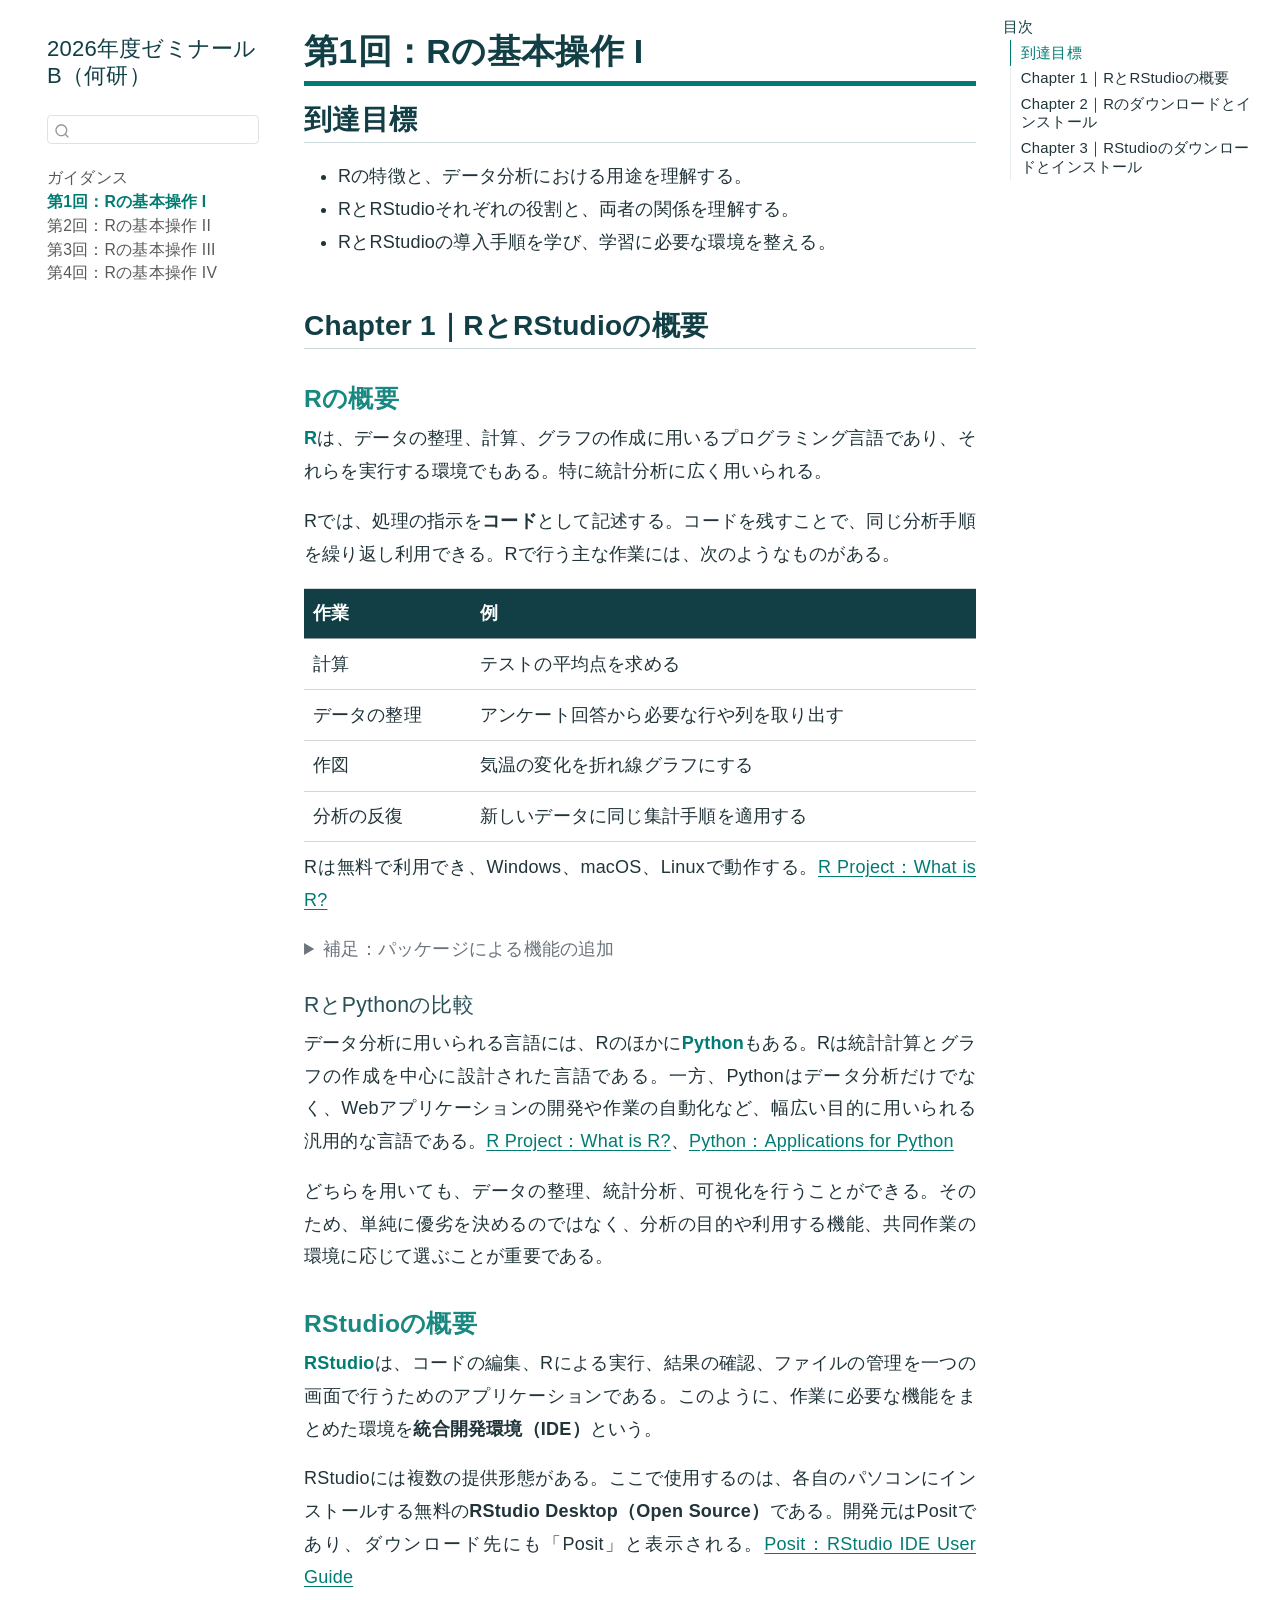
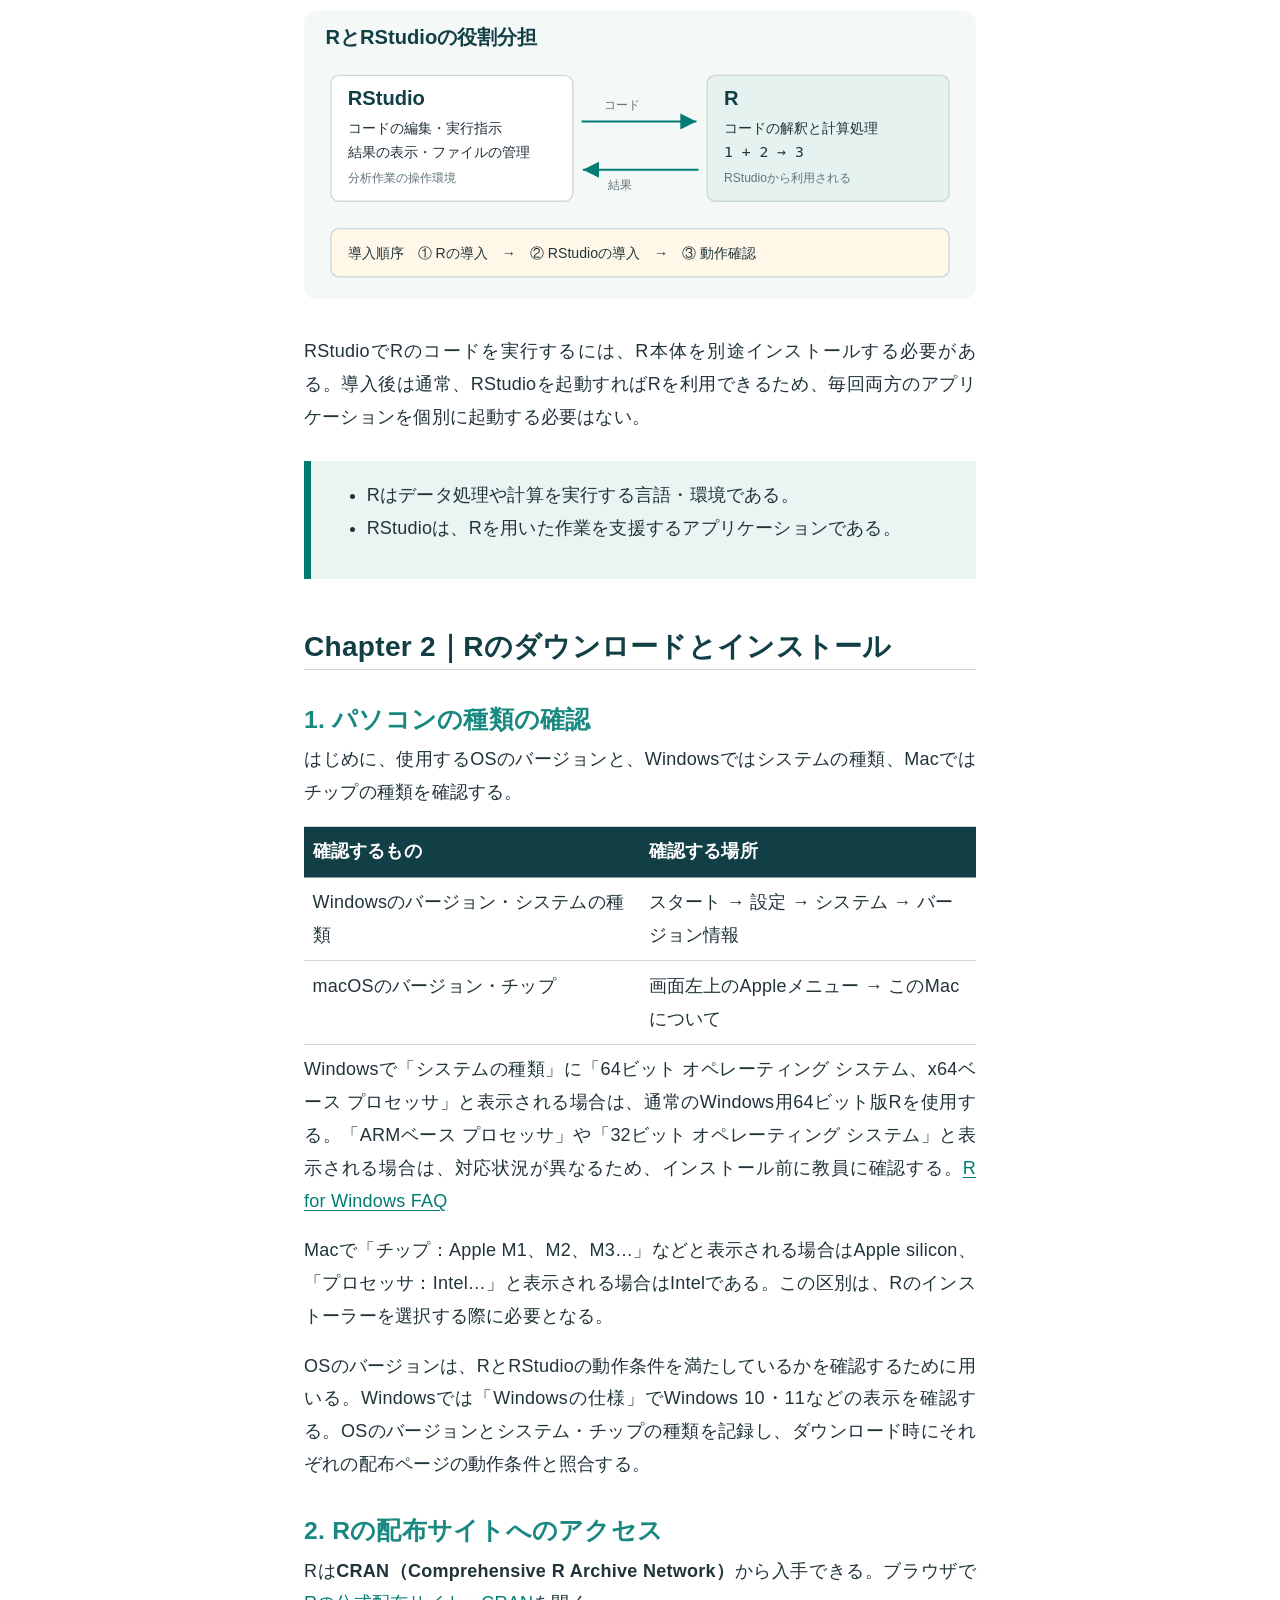
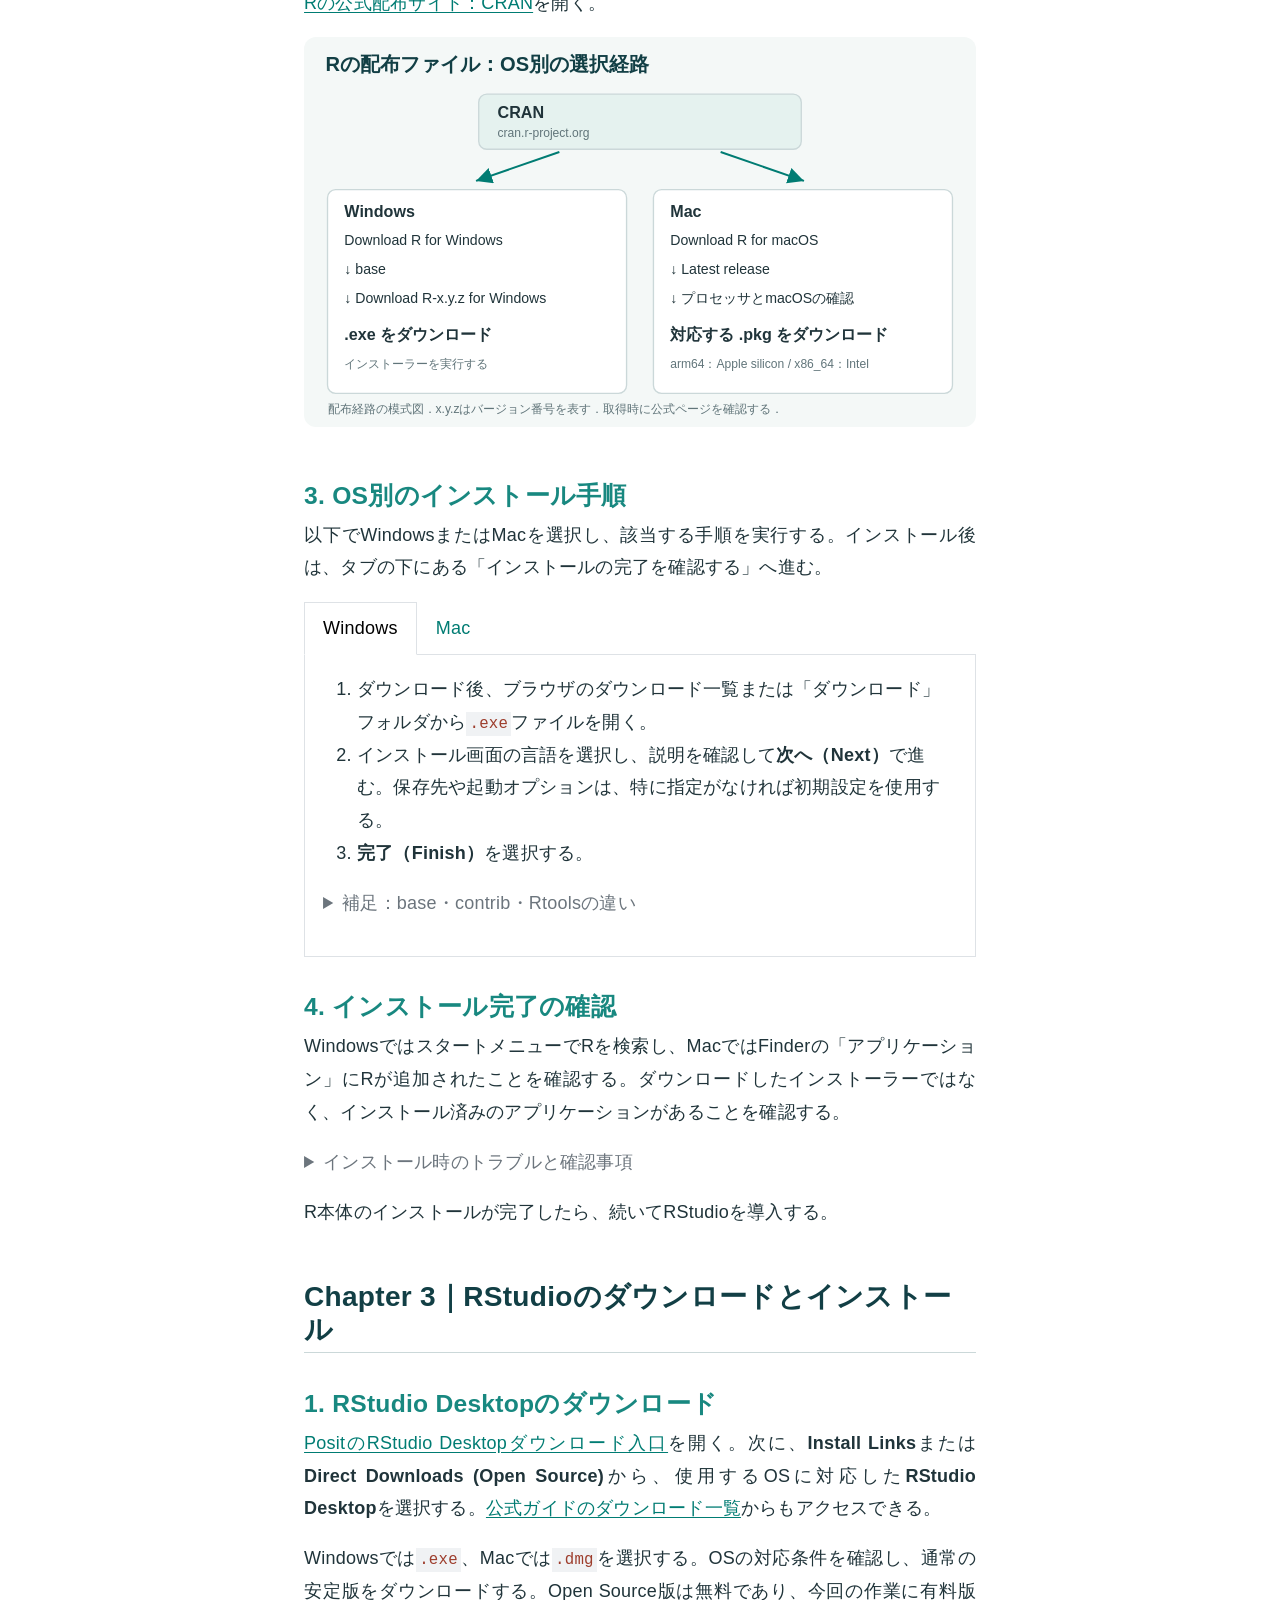
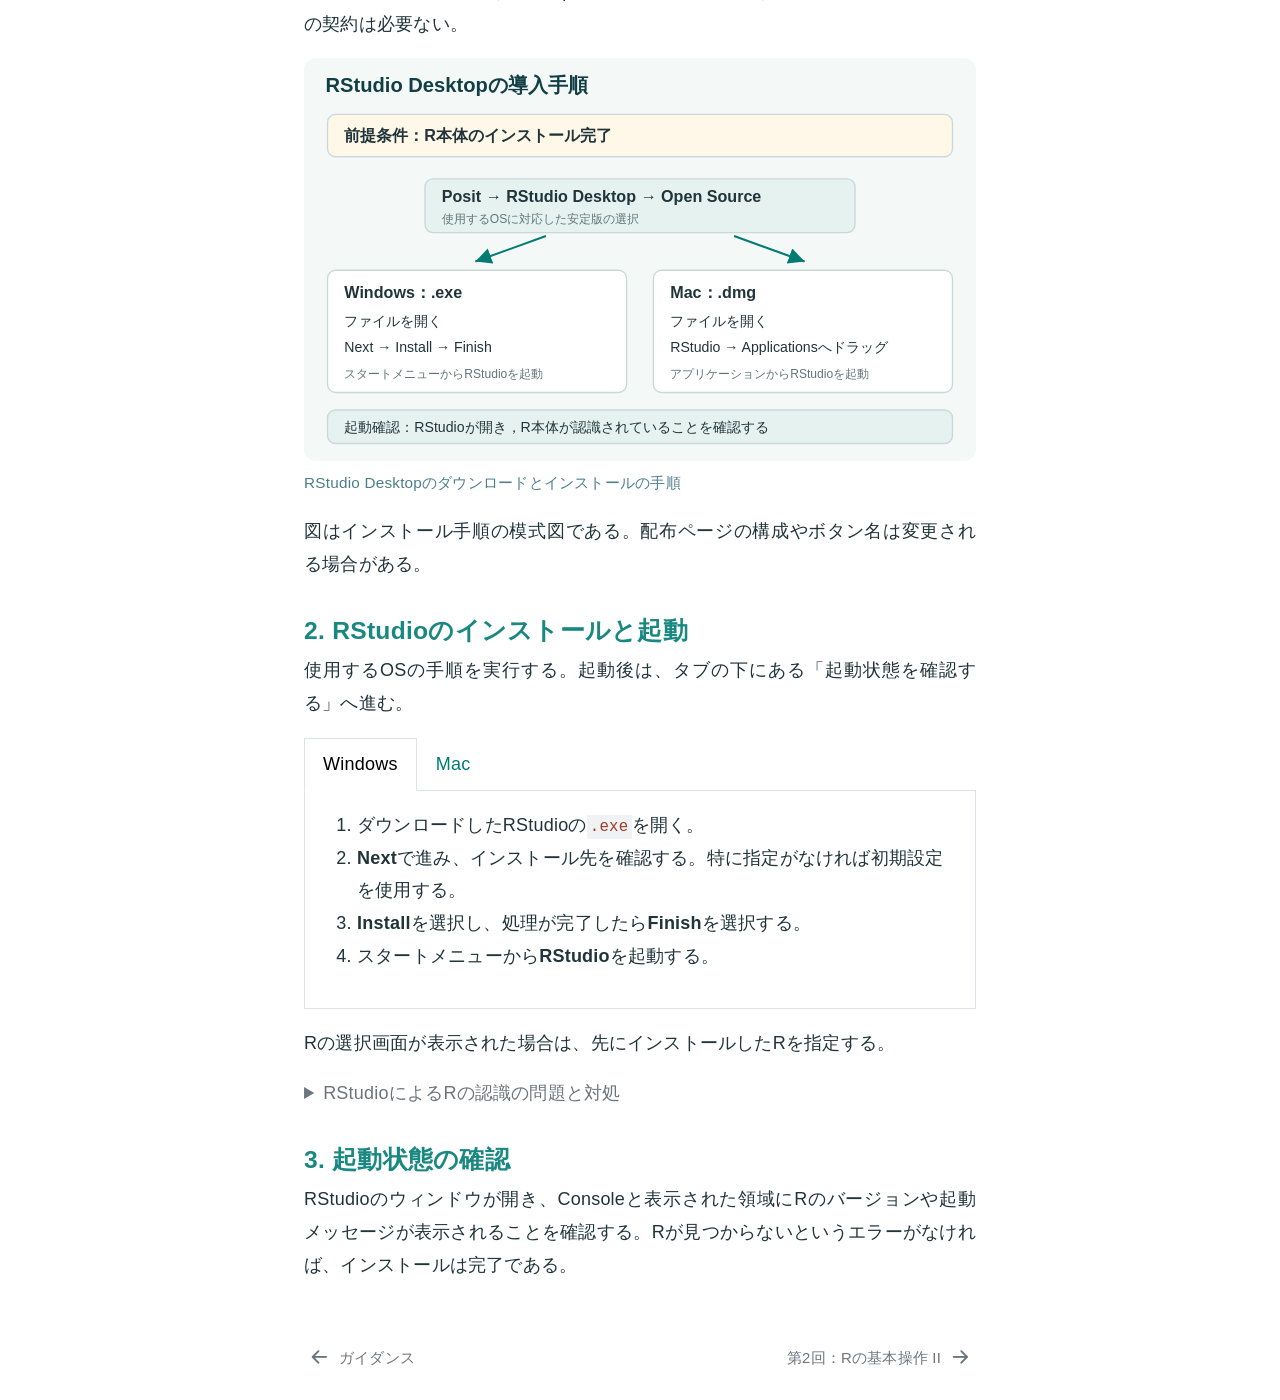
==== commit a76b1310: "Remove lesson 1 homework" ====
--- a/lessons/01/index.html
+++ b/lessons/01/index.html
@@ -172,11 +172,6 @@
   <li><a href="#rstudioのインストールと起動" id="toc-rstudioのインストールと起動" class="nav-link" data-scroll-target="#rstudioのインストールと起動">2. RStudioのインストールと起動</a></li>
   <li><a href="#起動状態の確認" id="toc-起動状態の確認" class="nav-link" data-scroll-target="#起動状態の確認">3. 起動状態の確認</a></li>
   </ul></li>
-  <li><a href="#授業外課題" id="toc-授業外課題" class="nav-link" data-scroll-target="#授業外課題">授業外課題</a>
-  <ul class="collapse">
-  <li><a href="#提出方法締切" id="toc-提出方法締切" class="nav-link" data-scroll-target="#提出方法締切">提出方法・締切</a></li>
-  <li><a href="#ヒントスクリーンショットの撮影と保存" id="toc-ヒントスクリーンショットの撮影と保存" class="nav-link" data-scroll-target="#ヒントスクリーンショットの撮影と保存">ヒント：スクリーンショットの撮影と保存</a></li>
-  </ul></li>
   </ul>
 </nav>
     </div>
@@ -431,71 +426,6 @@
 <section id="起動状態の確認" class="level3">
 <h3 class="anchored" data-anchor-id="起動状態の確認">3. 起動状態の確認</h3>
 <p>RStudioのウィンドウが開き、Consoleと表示された領域にRのバージョンや起動メッセージが表示されることを確認する。Rが見つからないというエラーがなければ、インストールは完了である。</p>
-</section>
-</section>
-<section id="授業外課題" class="level2 homework">
-<h2 class="homework anchored" data-anchor-id="授業外課題">授業外課題</h2>
-<p>RとRStudioをインストールし、RStudioを起動した画面のスクリーンショットを提出しなさい。<strong>RStudioのウィンドウ全体と、Consoleに表示されたRのバージョン・起動メッセージが読める状態</strong>で撮影すること。</p>
-<section id="提出方法締切" class="level3 homework-notes">
-<h3 class="anchored" data-anchor-id="提出方法締切">提出方法・締切</h3>
-<table class="caption-top table">
-<colgroup>
-<col style="width: 50%">
-<col style="width: 50%">
-</colgroup>
-<thead>
-<tr class="header">
-<th>項目</th>
-<th>指示</th>
-</tr>
-</thead>
-<tbody>
-<tr class="odd">
-<td>提出先</td>
-<td>LETUSの当該科目ページにある<strong>「第1回授業外課題（提出）」</strong></td>
-</tr>
-<tr class="even">
-<td>提出物</td>
-<td>RStudioの起動画面のスクリーンショット1枚（PNGまたはJPEG形式）</td>
-</tr>
-<tr class="odd">
-<td>ファイル名</td>
-<td><strong><code>学籍番号_氏名_第1回授業外課題.拡張子</code></strong></td>
-</tr>
-<tr class="even">
-<td>締切</td>
-<td><strong>9月17日（木）23:59まで</strong></td>
-</tr>
-</tbody>
-</table>
-<p>ファイル名の例：<code>1234567_山田太郎_第1回授業外課題.png</code></p>
-<p>学籍番号と氏名は自分のものに置き換え、区切りには半角のアンダースコア（<code>_</code>）を用いる。拡張子は画像の形式に応じて<code>.png</code>、<code>.jpg</code>、<code>.jpeg</code>のいずれかとする。</p>
-<p>保存した画像をLETUSにアップロードし、提出操作を完了する。提出後は、ファイル名と提出状況を確認すること。</p>
-</section>
-<section id="ヒントスクリーンショットの撮影と保存" class="level3">
-<h3 class="anchored" data-anchor-id="ヒントスクリーンショットの撮影と保存">ヒント：スクリーンショットの撮影と保存</h3>
-<p>RStudioを手前に表示し、次の手順で撮影する。ほかのアプリや個人情報が写り込まないよう、RStudioのウィンドウを撮影範囲に収める。</p>
-<div class="tabset-margin-container"></div><div class="panel-tabset" data-group="lesson01-os">
-<ul class="nav nav-tabs" role="tablist"><li class="nav-item" role="presentation"><a class="nav-link active" id="tabset-3-1-tab" data-bs-toggle="tab" data-bs-target="#tabset-3-1" role="tab" aria-controls="tabset-3-1" aria-selected="true" href="">Windows</a></li><li class="nav-item" role="presentation"><a class="nav-link" id="tabset-3-2-tab" data-bs-toggle="tab" data-bs-target="#tabset-3-2" role="tab" aria-controls="tabset-3-2" aria-selected="false" href="">Mac</a></li></ul>
-<div class="tab-content" data-group="lesson01-os">
-<div id="tabset-3-1" class="tab-pane active" role="tabpanel" aria-labelledby="tabset-3-1-tab">
-<ol type="1">
-<li><strong>Windowsキー＋Shift＋S</strong>を押す。</li>
-<li>「四角形」の切り取りを選び、RStudioのウィンドウ全体をドラッグして囲む。</li>
-<li>撮影後の通知をクリックして画像を開き、<strong>保存ボタン</strong>から、指定のファイル名でPNG形式の画像を保存する。</li>
-</ol>
-<p>操作の詳細：<a href="https://support.microsoft.com/ja-JP/Windows/Apps/use-snipping-tool-to-capture-screenshots">Microsoft：Snipping Toolによるスクリーンショットの撮影</a></p>
-</div>
-<div id="tabset-3-2" class="tab-pane" role="tabpanel" aria-labelledby="tabset-3-2-tab">
-<ol type="1">
-<li><strong>Shift＋Command（⌘）＋4</strong>を押し、続けて<strong>スペースキー</strong>を押す。</li>
-<li>ポインタがカメラの形に変わったら、RStudioのウィンドウをクリックする。</li>
-<li>通常はデスクトップにPNG形式で保存される。保存された画像を選択し、<strong>Returnキー</strong>を押して、指定のファイル名に変更する。</li>
-</ol>
-<p>操作の詳細：<a href="https://support.apple.com/ja-jp/102646">Apple：Macでスクリーンショットを撮る</a></p>
-</div>
-</div>
-</div>
 
 
 </section>
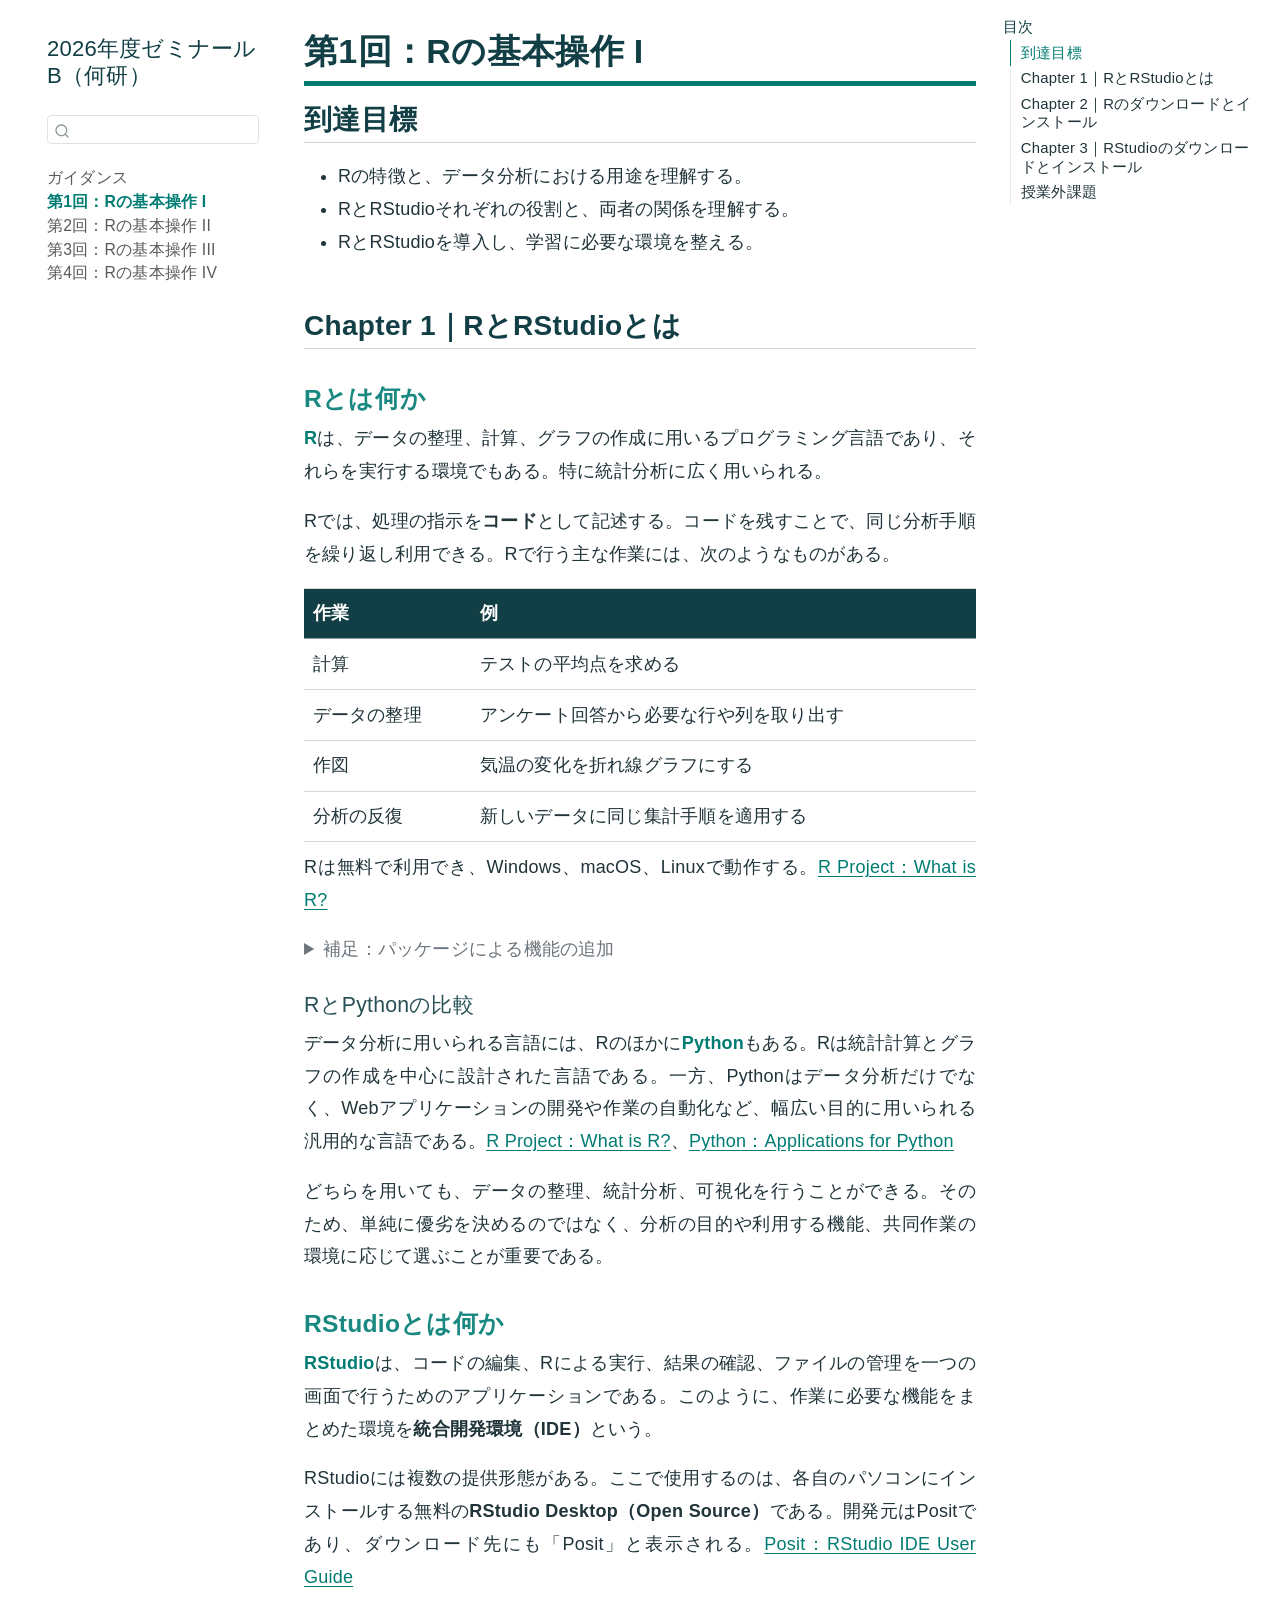
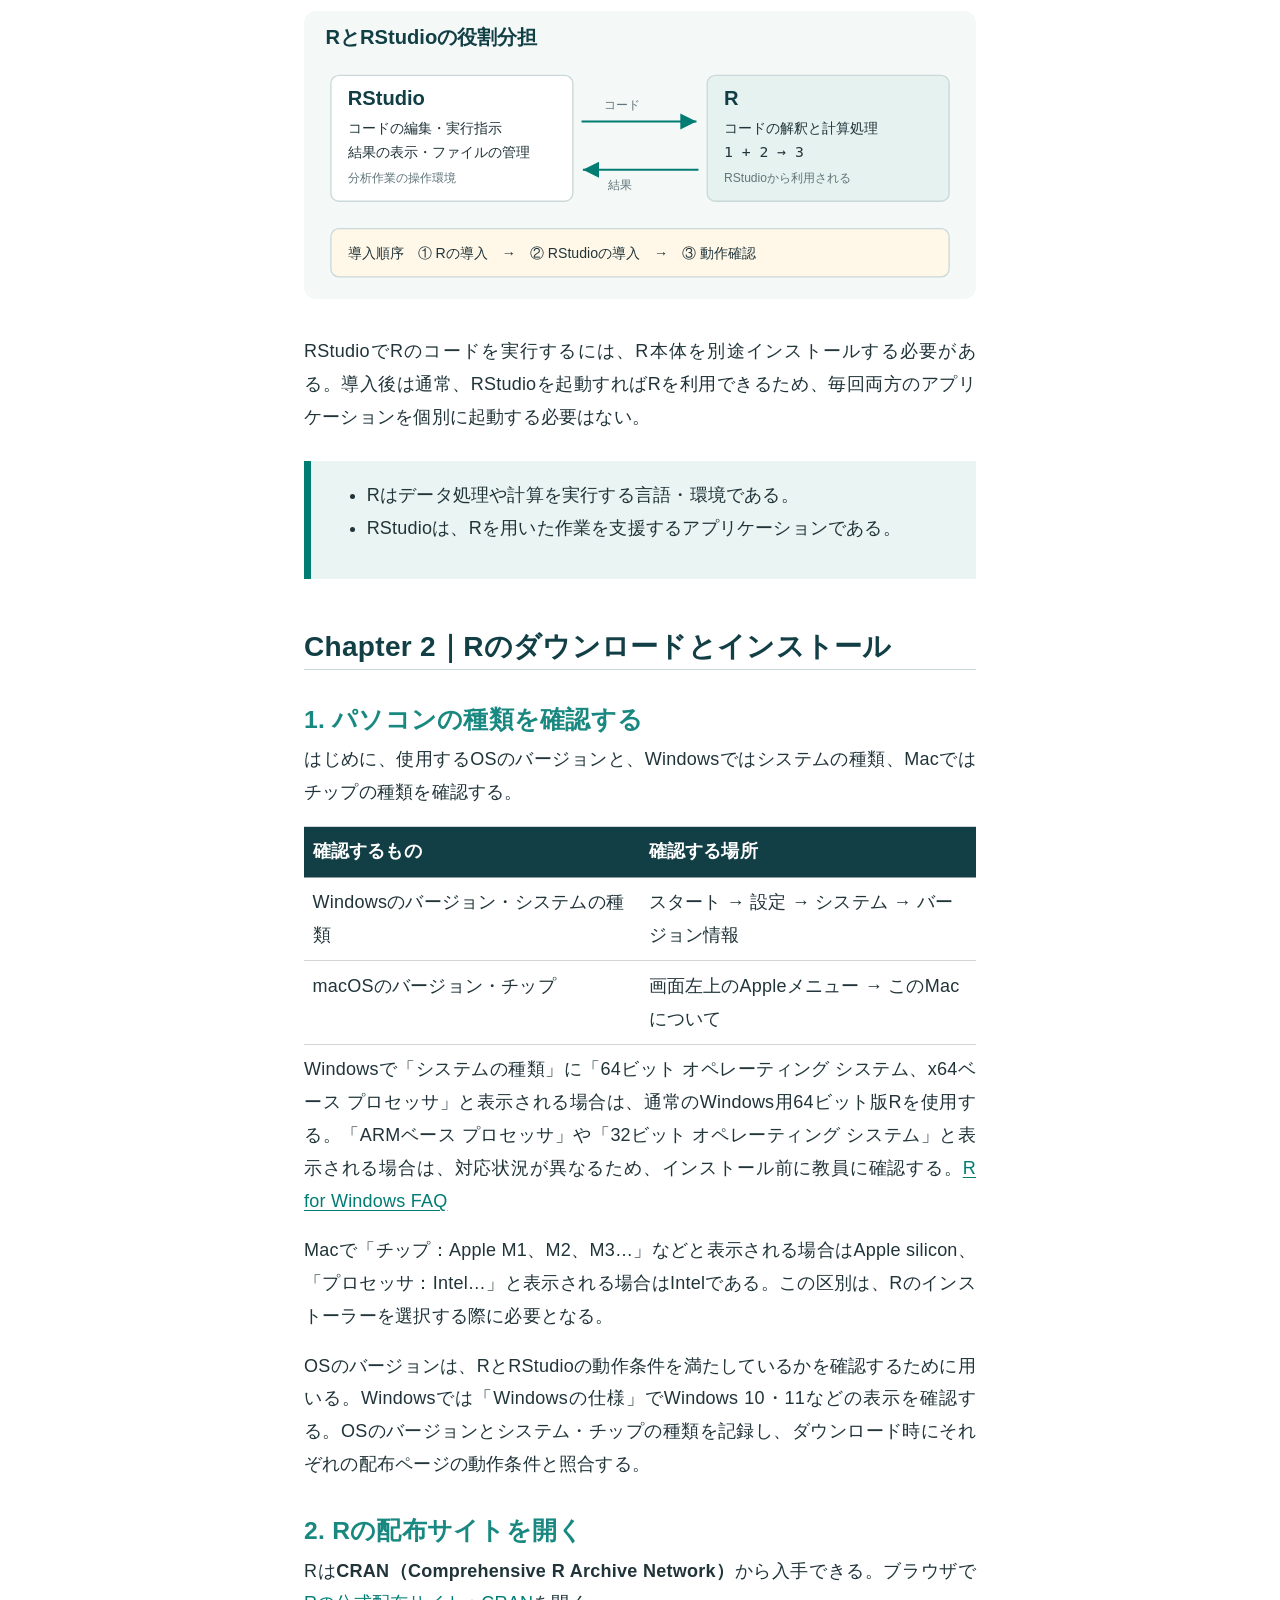
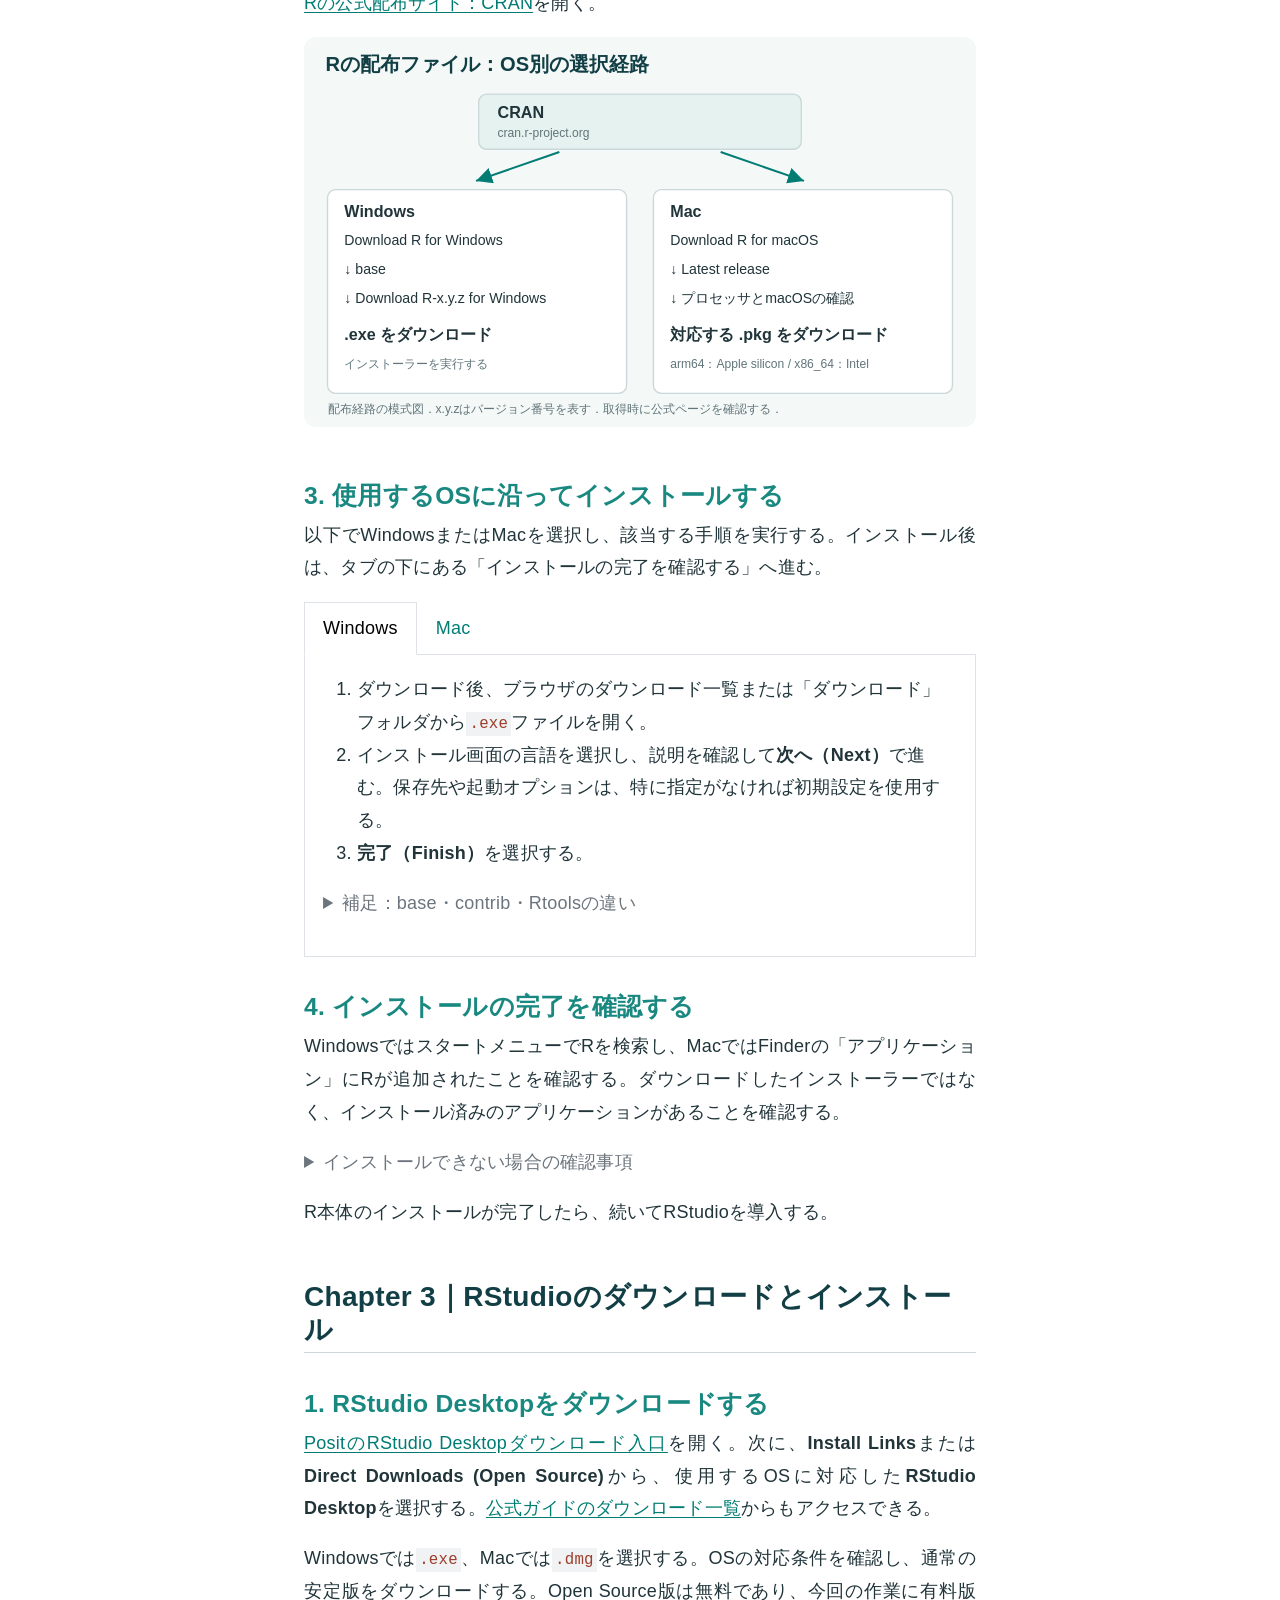
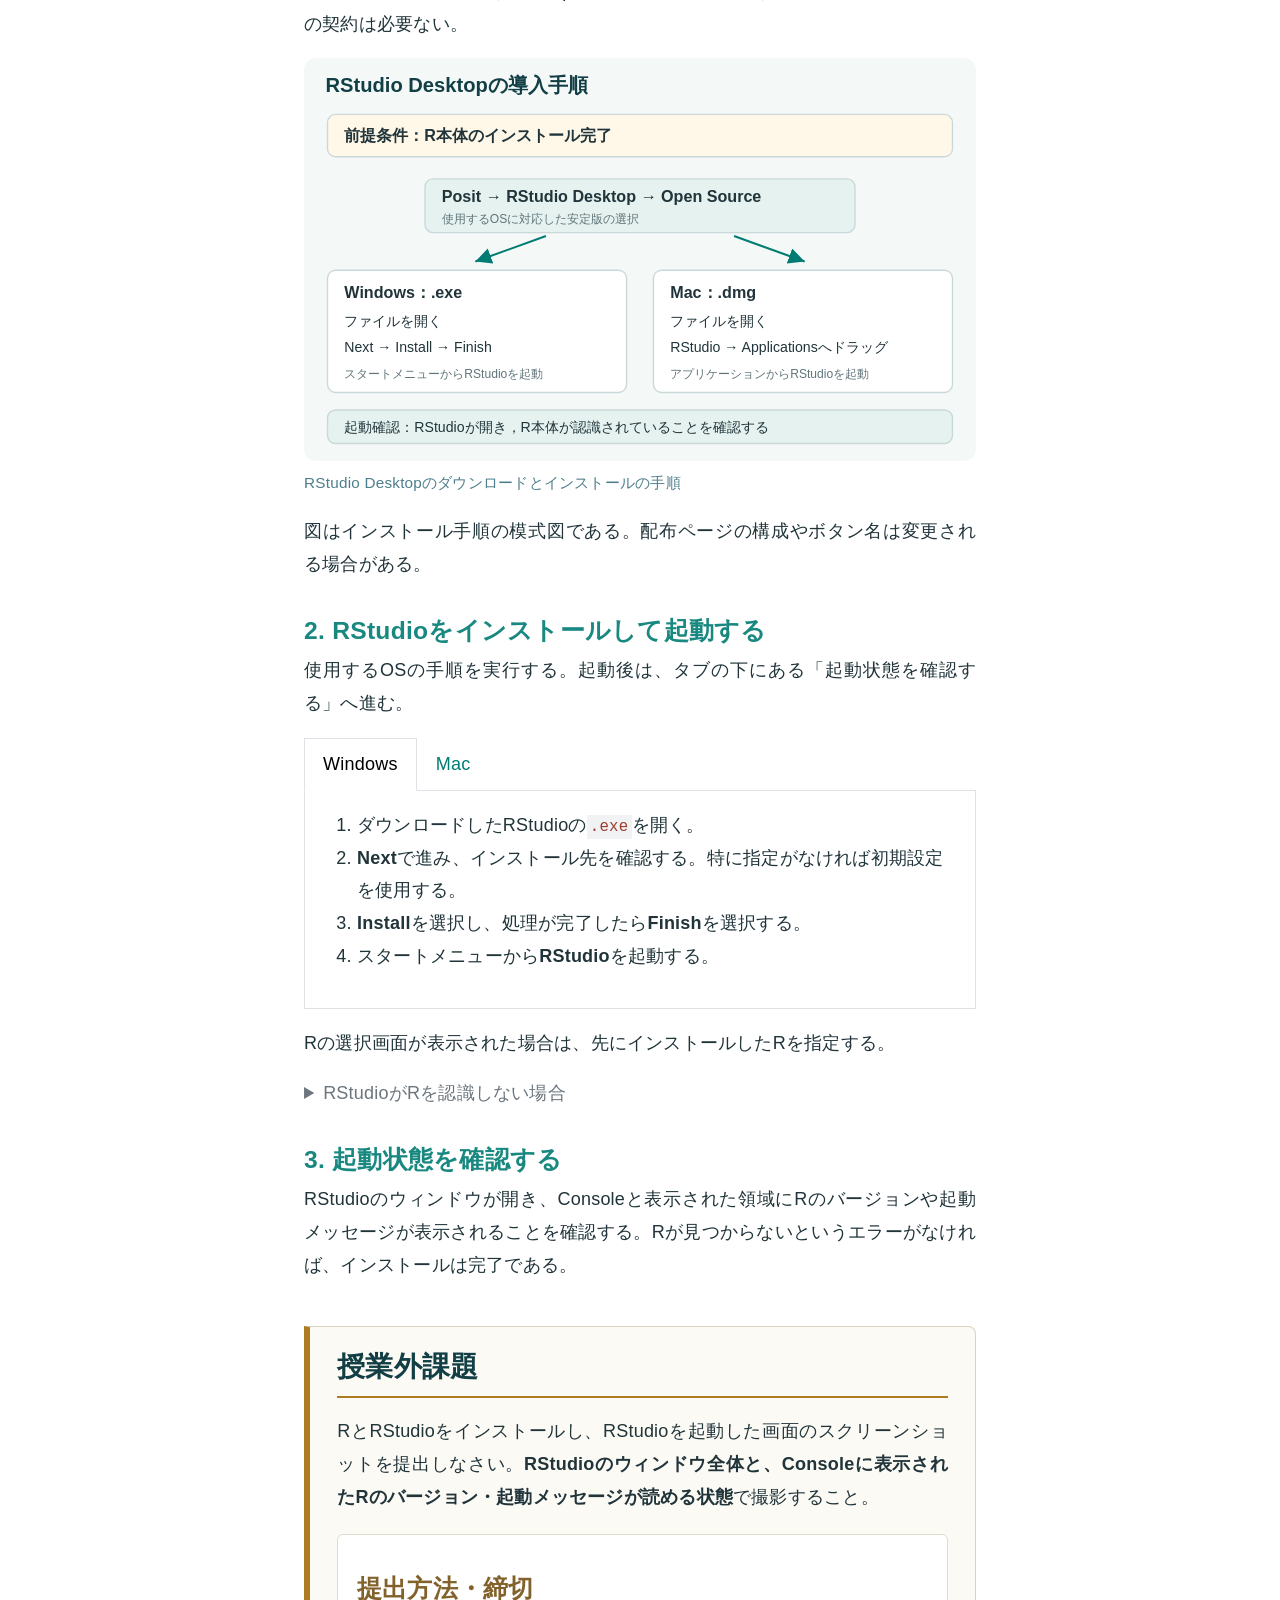
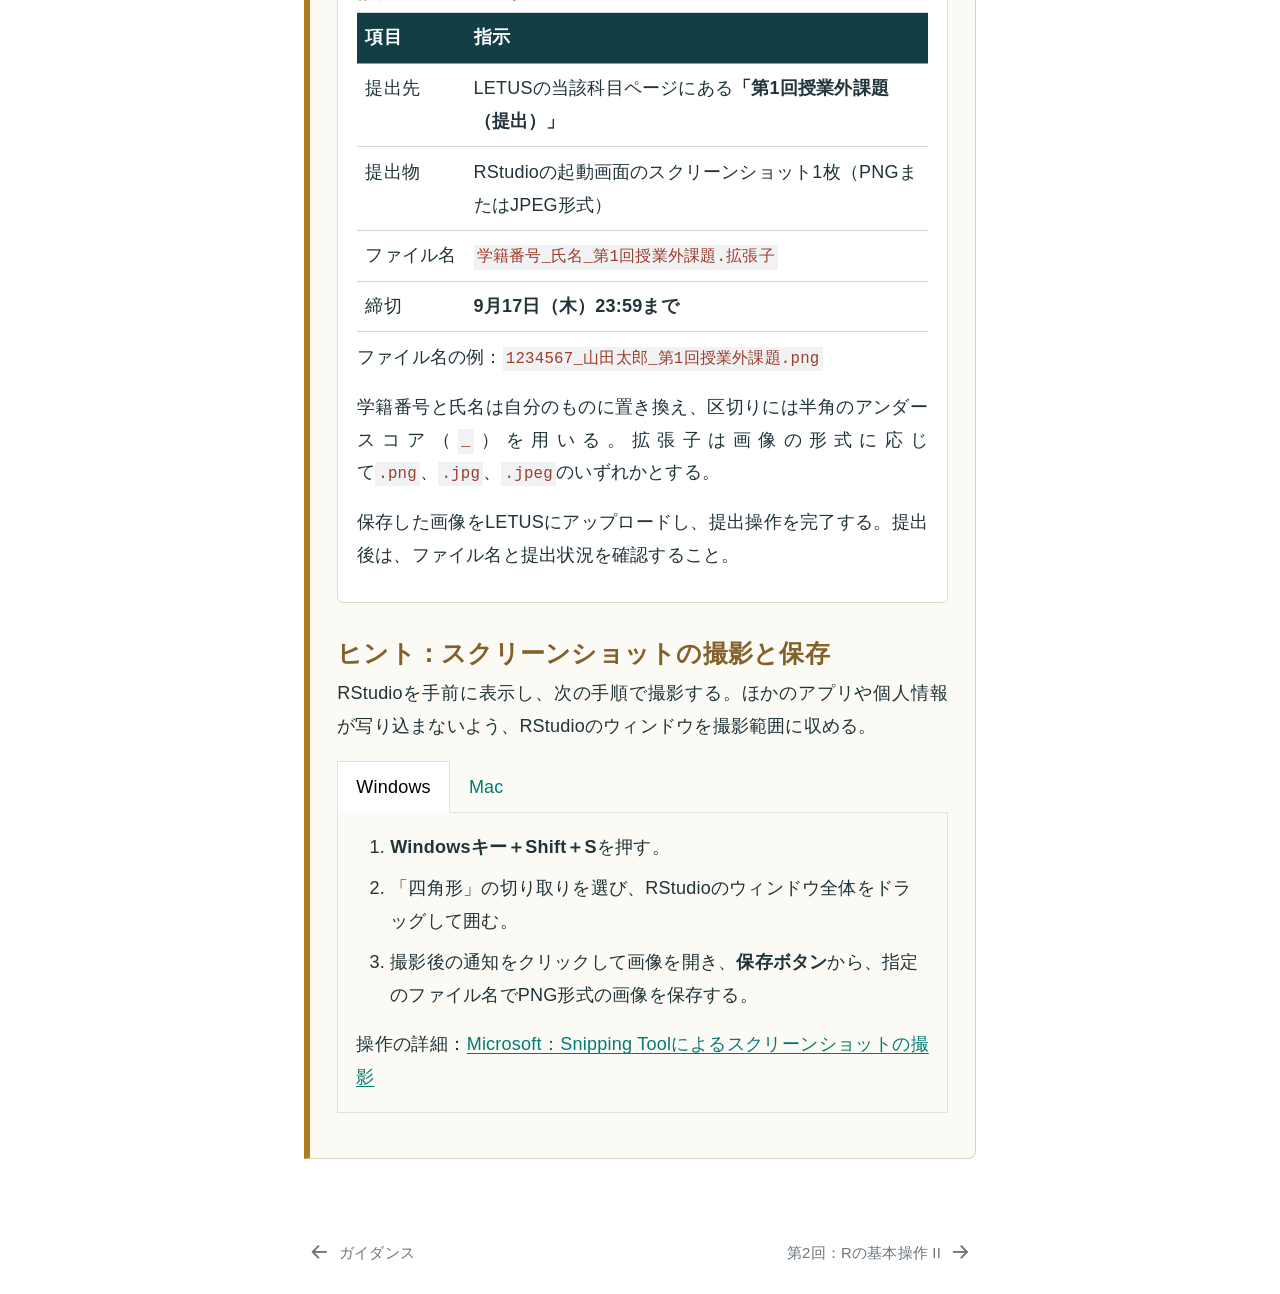
==== commit d0cc4bf9: "Sync lessons 1–4 with current zemi course materials" ====
--- a/lessons/01/index.html
+++ b/lessons/01/index.html
@@ -154,23 +154,28 @@
    
   <ul>
   <li><a href="#到達目標" id="toc-到達目標" class="nav-link active" data-scroll-target="#到達目標">到達目標</a></li>
-  <li><a href="#chapter-1rとrstudioの概要" id="toc-chapter-1rとrstudioの概要" class="nav-link" data-scroll-target="#chapter-1rとrstudioの概要">Chapter 1｜RとRStudioの概要</a>
+  <li><a href="#chapter-1rとrstudioとは" id="toc-chapter-1rとrstudioとは" class="nav-link" data-scroll-target="#chapter-1rとrstudioとは">Chapter 1｜RとRStudioとは</a>
   <ul class="collapse">
-  <li><a href="#rの概要" id="toc-rの概要" class="nav-link" data-scroll-target="#rの概要">Rの概要</a></li>
-  <li><a href="#rstudioの概要" id="toc-rstudioの概要" class="nav-link" data-scroll-target="#rstudioの概要">RStudioの概要</a></li>
+  <li><a href="#rとは何か" id="toc-rとは何か" class="nav-link" data-scroll-target="#rとは何か">Rとは何か</a></li>
+  <li><a href="#rstudioとは何か" id="toc-rstudioとは何か" class="nav-link" data-scroll-target="#rstudioとは何か">RStudioとは何か</a></li>
   </ul></li>
   <li><a href="#chapter-2rのダウンロードとインストール" id="toc-chapter-2rのダウンロードとインストール" class="nav-link" data-scroll-target="#chapter-2rのダウンロードとインストール">Chapter 2｜Rのダウンロードとインストール</a>
   <ul class="collapse">
-  <li><a href="#パソコンの種類の確認" id="toc-パソコンの種類の確認" class="nav-link" data-scroll-target="#パソコンの種類の確認">1. パソコンの種類の確認</a></li>
-  <li><a href="#rの配布サイトへのアクセス" id="toc-rの配布サイトへのアクセス" class="nav-link" data-scroll-target="#rの配布サイトへのアクセス">2. Rの配布サイトへのアクセス</a></li>
-  <li><a href="#os別のインストール手順" id="toc-os別のインストール手順" class="nav-link" data-scroll-target="#os別のインストール手順">3. OS別のインストール手順</a></li>
-  <li><a href="#インストール完了の確認" id="toc-インストール完了の確認" class="nav-link" data-scroll-target="#インストール完了の確認">4. インストール完了の確認</a></li>
+  <li><a href="#パソコンの種類を確認する" id="toc-パソコンの種類を確認する" class="nav-link" data-scroll-target="#パソコンの種類を確認する">1. パソコンの種類を確認する</a></li>
+  <li><a href="#rの配布サイトを開く" id="toc-rの配布サイトを開く" class="nav-link" data-scroll-target="#rの配布サイトを開く">2. Rの配布サイトを開く</a></li>
+  <li><a href="#使用するosに沿ってインストールする" id="toc-使用するosに沿ってインストールする" class="nav-link" data-scroll-target="#使用するosに沿ってインストールする">3. 使用するOSに沿ってインストールする</a></li>
+  <li><a href="#インストールの完了を確認する" id="toc-インストールの完了を確認する" class="nav-link" data-scroll-target="#インストールの完了を確認する">4. インストールの完了を確認する</a></li>
   </ul></li>
   <li><a href="#chapter-3rstudioのダウンロードとインストール" id="toc-chapter-3rstudioのダウンロードとインストール" class="nav-link" data-scroll-target="#chapter-3rstudioのダウンロードとインストール">Chapter 3｜RStudioのダウンロードとインストール</a>
   <ul class="collapse">
-  <li><a href="#rstudio-desktopのダウンロード" id="toc-rstudio-desktopのダウンロード" class="nav-link" data-scroll-target="#rstudio-desktopのダウンロード">1. RStudio Desktopのダウンロード</a></li>
-  <li><a href="#rstudioのインストールと起動" id="toc-rstudioのインストールと起動" class="nav-link" data-scroll-target="#rstudioのインストールと起動">2. RStudioのインストールと起動</a></li>
-  <li><a href="#起動状態の確認" id="toc-起動状態の確認" class="nav-link" data-scroll-target="#起動状態の確認">3. 起動状態の確認</a></li>
+  <li><a href="#rstudio-desktopをダウンロードする" id="toc-rstudio-desktopをダウンロードする" class="nav-link" data-scroll-target="#rstudio-desktopをダウンロードする">1. RStudio Desktopをダウンロードする</a></li>
+  <li><a href="#rstudioをインストールして起動する" id="toc-rstudioをインストールして起動する" class="nav-link" data-scroll-target="#rstudioをインストールして起動する">2. RStudioをインストールして起動する</a></li>
+  <li><a href="#起動状態を確認する" id="toc-起動状態を確認する" class="nav-link" data-scroll-target="#起動状態を確認する">3. 起動状態を確認する</a></li>
+  </ul></li>
+  <li><a href="#授業外課題" id="toc-授業外課題" class="nav-link" data-scroll-target="#授業外課題">授業外課題</a>
+  <ul class="collapse">
+  <li><a href="#提出方法締切" id="toc-提出方法締切" class="nav-link" data-scroll-target="#提出方法締切">提出方法・締切</a></li>
+  <li><a href="#ヒントスクリーンショットの撮影と保存" id="toc-ヒントスクリーンショットの撮影と保存" class="nav-link" data-scroll-target="#ヒントスクリーンショットの撮影と保存">ヒント：スクリーンショットの撮影と保存</a></li>
   </ul></li>
   </ul>
 </nav>
@@ -202,13 +207,13 @@
 <ul>
 <li>Rの特徴と、データ分析における用途を理解する。</li>
 <li>RとRStudioそれぞれの役割と、両者の関係を理解する。</li>
-<li>RとRStudioの導入手順を学び、学習に必要な環境を整える。</li>
+<li>RとRStudioを導入し、学習に必要な環境を整える。</li>
 </ul>
 </section>
-<section id="chapter-1rとrstudioの概要" class="level2">
-<h2 class="anchored" data-anchor-id="chapter-1rとrstudioの概要">Chapter 1｜RとRStudioの概要</h2>
-<section id="rの概要" class="level3">
-<h3 class="anchored" data-anchor-id="rの概要">Rの概要</h3>
+<section id="chapter-1rとrstudioとは" class="level2">
+<h2 class="anchored" data-anchor-id="chapter-1rとrstudioとは">Chapter 1｜RとRStudioとは</h2>
+<section id="rとは何か" class="level3">
+<h3 class="anchored" data-anchor-id="rとは何か">Rとは何か</h3>
 <p><span class="key-term">R</span>は、データの整理、計算、グラフの作成に用いるプログラミング言語であり、それらを実行する環境でもある。特に統計分析に広く用いられる。</p>
 <p>Rでは、処理の指示を<strong>コード</strong>として記述する。コードを残すことで、同じ分析手順を繰り返し利用できる。Rで行う主な作業には、次のようなものがある。</p>
 <table class="caption-top table">
@@ -250,8 +255,8 @@
 <p>どちらを用いても、データの整理、統計分析、可視化を行うことができる。そのため、単純に優劣を決めるのではなく、分析の目的や利用する機能、共同作業の環境に応じて選ぶことが重要である。</p>
 </section>
 </section>
-<section id="rstudioの概要" class="level3">
-<h3 class="anchored" data-anchor-id="rstudioの概要">RStudioの概要</h3>
+<section id="rstudioとは何か" class="level3">
+<h3 class="anchored" data-anchor-id="rstudioとは何か">RStudioとは何か</h3>
 <p><span class="key-term">RStudio</span>は、コードの編集、Rによる実行、結果の確認、ファイルの管理を一つの画面で行うためのアプリケーションである。このように、作業に必要な機能をまとめた環境を<strong>統合開発環境（IDE）</strong>という。</p>
 <p>RStudioには複数の提供形態がある。ここで使用するのは、各自のパソコンにインストールする無料の<strong>RStudio Desktop（Open Source）</strong>である。開発元はPositであり、ダウンロード先にも「Posit」と表示される。<a href="https://docs.posit.co/ide/user/">Posit：RStudio IDE User Guide</a></p>
 <div class="quarto-figure quarto-figure-center">
@@ -270,8 +275,8 @@
 </section>
 <section id="chapter-2rのダウンロードとインストール" class="level2">
 <h2 class="anchored" data-anchor-id="chapter-2rのダウンロードとインストール">Chapter 2｜Rのダウンロードとインストール</h2>
-<section id="パソコンの種類の確認" class="level3">
-<h3 class="anchored" data-anchor-id="パソコンの種類の確認">1. パソコンの種類の確認</h3>
+<section id="パソコンの種類を確認する" class="level3">
+<h3 class="anchored" data-anchor-id="パソコンの種類を確認する">1. パソコンの種類を確認する</h3>
 <p>はじめに、使用するOSのバージョンと、Windowsではシステムの種類、Macではチップの種類を確認する。</p>
 <table class="caption-top table">
 <colgroup>
@@ -299,8 +304,8 @@
 <p>Macで「チップ：Apple M1、M2、M3…」などと表示される場合はApple silicon、「プロセッサ：Intel…」と表示される場合はIntelである。この区別は、Rのインストーラーを選択する際に必要となる。</p>
 <p>OSのバージョンは、RとRStudioの動作条件を満たしているかを確認するために用いる。Windowsでは「Windowsの仕様」でWindows 10・11などの表示を確認する。OSのバージョンとシステム・チップの種類を記録し、ダウンロード時にそれぞれの配布ページの動作条件と照合する。</p>
 </section>
-<section id="rの配布サイトへのアクセス" class="level3">
-<h3 class="anchored" data-anchor-id="rの配布サイトへのアクセス">2. Rの配布サイトへのアクセス</h3>
+<section id="rの配布サイトを開く" class="level3">
+<h3 class="anchored" data-anchor-id="rの配布サイトを開く">2. Rの配布サイトを開く</h3>
 <p>Rは<strong>CRAN（Comprehensive R Archive Network）</strong>から入手できる。ブラウザで<a href="https://cran.r-project.org/">Rの公式配布サイト：CRAN</a>を開く。</p>
 <div class="quarto-figure quarto-figure-center">
 <figure class="figure">
@@ -308,8 +313,8 @@
 </figure>
 </div>
 </section>
-<section id="os別のインストール手順" class="level3">
-<h3 class="anchored" data-anchor-id="os別のインストール手順">3. OS別のインストール手順</h3>
+<section id="使用するosに沿ってインストールする" class="level3">
+<h3 class="anchored" data-anchor-id="使用するosに沿ってインストールする">3. 使用するOSに沿ってインストールする</h3>
 <p>以下でWindowsまたはMacを選択し、該当する手順を実行する。インストール後は、タブの下にある「インストールの完了を確認する」へ進む。</p>
 <div class="tabset-margin-container"></div><div class="panel-tabset" data-group="lesson01-os">
 <ul class="nav nav-tabs" role="tablist"><li class="nav-item" role="presentation"><a class="nav-link active" id="tabset-1-1-tab" data-bs-toggle="tab" data-bs-target="#tabset-1-1" role="tab" aria-controls="tabset-1-1" aria-selected="true" href="">Windows</a></li><li class="nav-item" role="presentation"><a class="nav-link" id="tabset-1-2-tab" data-bs-toggle="tab" data-bs-target="#tabset-1-2" role="tab" aria-controls="tabset-1-2" aria-selected="false" href="">Mac</a></li></ul>
@@ -335,7 +340,7 @@
 <figcaption>MacのチップとRインストーラーの対応</figcaption>
 </figure>
 </div>
-<p><strong>練習1：</strong> Apple siliconのMacでは、Rのどの種類の<code>.pkg</code>を選択するか。</p>
+<p><strong>確認：</strong> Apple siliconのMacでは、Rのどの種類の<code>.pkg</code>を選択するか。</p>
 <details>
 <summary>
 解答例
@@ -360,12 +365,12 @@
 </div>
 </div>
 </section>
-<section id="インストール完了の確認" class="level3">
-<h3 class="anchored" data-anchor-id="インストール完了の確認">4. インストール完了の確認</h3>
+<section id="インストールの完了を確認する" class="level3">
+<h3 class="anchored" data-anchor-id="インストールの完了を確認する">4. インストールの完了を確認する</h3>
 <p>WindowsではスタートメニューでRを検索し、MacではFinderの「アプリケーション」にRが追加されたことを確認する。ダウンロードしたインストーラーではなく、インストール済みのアプリケーションがあることを確認する。</p>
 <details>
 <summary>
-インストール時のトラブルと確認事項
+インストールできない場合の確認事項
 </summary>
 <ul>
 <li>Macでは、<code>.pkg</code>のarm64 / x86_64とチップの種類が対応しているか、macOSの動作条件を満たすか確認する。</li>
@@ -378,8 +383,8 @@
 </section>
 <section id="chapter-3rstudioのダウンロードとインストール" class="level2">
 <h2 class="anchored" data-anchor-id="chapter-3rstudioのダウンロードとインストール">Chapter 3｜RStudioのダウンロードとインストール</h2>
-<section id="rstudio-desktopのダウンロード" class="level3">
-<h3 class="anchored" data-anchor-id="rstudio-desktopのダウンロード">1. RStudio Desktopのダウンロード</h3>
+<section id="rstudio-desktopをダウンロードする" class="level3">
+<h3 class="anchored" data-anchor-id="rstudio-desktopをダウンロードする">1. RStudio Desktopをダウンロードする</h3>
 <p><a href="https://posit.co/download/rstudio-desktop/">PositのRStudio Desktopダウンロード入口</a>を開く。次に、<strong>Install Links</strong>または<strong>Direct Downloads (Open Source)</strong>から、使用するOSに対応した<strong>RStudio Desktop</strong>を選択する。<a href="https://docs.posit.co/ide/user/#direct-downloads-open-source">公式ガイドのダウンロード一覧</a>からもアクセスできる。</p>
 <p>Windowsでは<code>.exe</code>、Macでは<code>.dmg</code>を選択する。OSの対応条件を確認し、通常の安定版をダウンロードする。Open Source版は無料であり、今回の作業に有料版の契約は必要ない。</p>
 <div class="quarto-figure quarto-figure-center">
@@ -390,8 +395,8 @@
 </div>
 <p>図はインストール手順の模式図である。配布ページの構成やボタン名は変更される場合がある。</p>
 </section>
-<section id="rstudioのインストールと起動" class="level3">
-<h3 class="anchored" data-anchor-id="rstudioのインストールと起動">2. RStudioのインストールと起動</h3>
+<section id="rstudioをインストールして起動する" class="level3">
+<h3 class="anchored" data-anchor-id="rstudioをインストールして起動する">2. RStudioをインストールして起動する</h3>
 <p>使用するOSの手順を実行する。起動後は、タブの下にある「起動状態を確認する」へ進む。</p>
 <div class="tabset-margin-container"></div><div class="panel-tabset" data-group="lesson01-os">
 <ul class="nav nav-tabs" role="tablist"><li class="nav-item" role="presentation"><a class="nav-link active" id="tabset-2-1-tab" data-bs-toggle="tab" data-bs-target="#tabset-2-1" role="tab" aria-controls="tabset-2-1" aria-selected="true" href="">Windows</a></li><li class="nav-item" role="presentation"><a class="nav-link" id="tabset-2-2-tab" data-bs-toggle="tab" data-bs-target="#tabset-2-2" role="tab" aria-controls="tabset-2-2" aria-selected="false" href="">Mac</a></li></ul>
@@ -418,14 +423,79 @@
 <p>Rの選択画面が表示された場合は、先にインストールしたRを指定する。</p>
 <details>
 <summary>
-RStudioによるRの認識の問題と対処
+RStudioがRを認識しない場合
 </summary>
 <p>R本体のインストールが完了しているか確認する。Windowsではスタートメニュー、Macでは「アプリケーション」からRを単独で起動し、起動メッセージが表示されるか確認する。その後Rを終了し、RStudioを開き直す。Rを終了する際、この段階では作業領域を保存する必要はない。</p>
 </details>
 </section>
-<section id="起動状態の確認" class="level3">
-<h3 class="anchored" data-anchor-id="起動状態の確認">3. 起動状態の確認</h3>
+<section id="起動状態を確認する" class="level3">
+<h3 class="anchored" data-anchor-id="起動状態を確認する">3. 起動状態を確認する</h3>
 <p>RStudioのウィンドウが開き、Consoleと表示された領域にRのバージョンや起動メッセージが表示されることを確認する。Rが見つからないというエラーがなければ、インストールは完了である。</p>
+</section>
+</section>
+<section id="授業外課題" class="level2 homework">
+<h2 class="homework anchored" data-anchor-id="授業外課題">授業外課題</h2>
+<p>RとRStudioをインストールし、RStudioを起動した画面のスクリーンショットを提出しなさい。<strong>RStudioのウィンドウ全体と、Consoleに表示されたRのバージョン・起動メッセージが読める状態</strong>で撮影すること。</p>
+<section id="提出方法締切" class="level3 homework-notes">
+<h3 class="anchored" data-anchor-id="提出方法締切">提出方法・締切</h3>
+<table class="caption-top table">
+<colgroup>
+<col style="width: 50%">
+<col style="width: 50%">
+</colgroup>
+<thead>
+<tr class="header">
+<th>項目</th>
+<th>指示</th>
+</tr>
+</thead>
+<tbody>
+<tr class="odd">
+<td>提出先</td>
+<td>LETUSの当該科目ページにある<strong>「第1回授業外課題（提出）」</strong></td>
+</tr>
+<tr class="even">
+<td>提出物</td>
+<td>RStudioの起動画面のスクリーンショット1枚（PNGまたはJPEG形式）</td>
+</tr>
+<tr class="odd">
+<td>ファイル名</td>
+<td><strong><code>学籍番号_氏名_第1回授業外課題.拡張子</code></strong></td>
+</tr>
+<tr class="even">
+<td>締切</td>
+<td><strong>9月17日（木）23:59まで</strong></td>
+</tr>
+</tbody>
+</table>
+<p>ファイル名の例：<code>1234567_山田太郎_第1回授業外課題.png</code></p>
+<p>学籍番号と氏名は自分のものに置き換え、区切りには半角のアンダースコア（<code>_</code>）を用いる。拡張子は画像の形式に応じて<code>.png</code>、<code>.jpg</code>、<code>.jpeg</code>のいずれかとする。</p>
+<p>保存した画像をLETUSにアップロードし、提出操作を完了する。提出後は、ファイル名と提出状況を確認すること。</p>
+</section>
+<section id="ヒントスクリーンショットの撮影と保存" class="level3">
+<h3 class="anchored" data-anchor-id="ヒントスクリーンショットの撮影と保存">ヒント：スクリーンショットの撮影と保存</h3>
+<p>RStudioを手前に表示し、次の手順で撮影する。ほかのアプリや個人情報が写り込まないよう、RStudioのウィンドウを撮影範囲に収める。</p>
+<div class="tabset-margin-container"></div><div class="panel-tabset" data-group="lesson01-os">
+<ul class="nav nav-tabs" role="tablist"><li class="nav-item" role="presentation"><a class="nav-link active" id="tabset-3-1-tab" data-bs-toggle="tab" data-bs-target="#tabset-3-1" role="tab" aria-controls="tabset-3-1" aria-selected="true" href="">Windows</a></li><li class="nav-item" role="presentation"><a class="nav-link" id="tabset-3-2-tab" data-bs-toggle="tab" data-bs-target="#tabset-3-2" role="tab" aria-controls="tabset-3-2" aria-selected="false" href="">Mac</a></li></ul>
+<div class="tab-content" data-group="lesson01-os">
+<div id="tabset-3-1" class="tab-pane active" role="tabpanel" aria-labelledby="tabset-3-1-tab">
+<ol type="1">
+<li><strong>Windowsキー＋Shift＋S</strong>を押す。</li>
+<li>「四角形」の切り取りを選び、RStudioのウィンドウ全体をドラッグして囲む。</li>
+<li>撮影後の通知をクリックして画像を開き、<strong>保存ボタン</strong>から、指定のファイル名でPNG形式の画像を保存する。</li>
+</ol>
+<p>操作の詳細：<a href="https://support.microsoft.com/ja-JP/Windows/Apps/use-snipping-tool-to-capture-screenshots">Microsoft：Snipping Toolによるスクリーンショットの撮影</a></p>
+</div>
+<div id="tabset-3-2" class="tab-pane" role="tabpanel" aria-labelledby="tabset-3-2-tab">
+<ol type="1">
+<li><strong>Shift＋Command（⌘）＋4</strong>を押し、続けて<strong>スペースキー</strong>を押す。</li>
+<li>ポインタがカメラの形に変わったら、RStudioのウィンドウをクリックする。</li>
+<li>通常はデスクトップにPNG形式で保存される。保存された画像を選択し、<strong>Returnキー</strong>を押して、指定のファイル名に変更する。</li>
+</ol>
+<p>操作の詳細：<a href="https://support.apple.com/ja-jp/102646">Apple：Macでスクリーンショットを撮る</a></p>
+</div>
+</div>
+</div>
 
 
 </section>
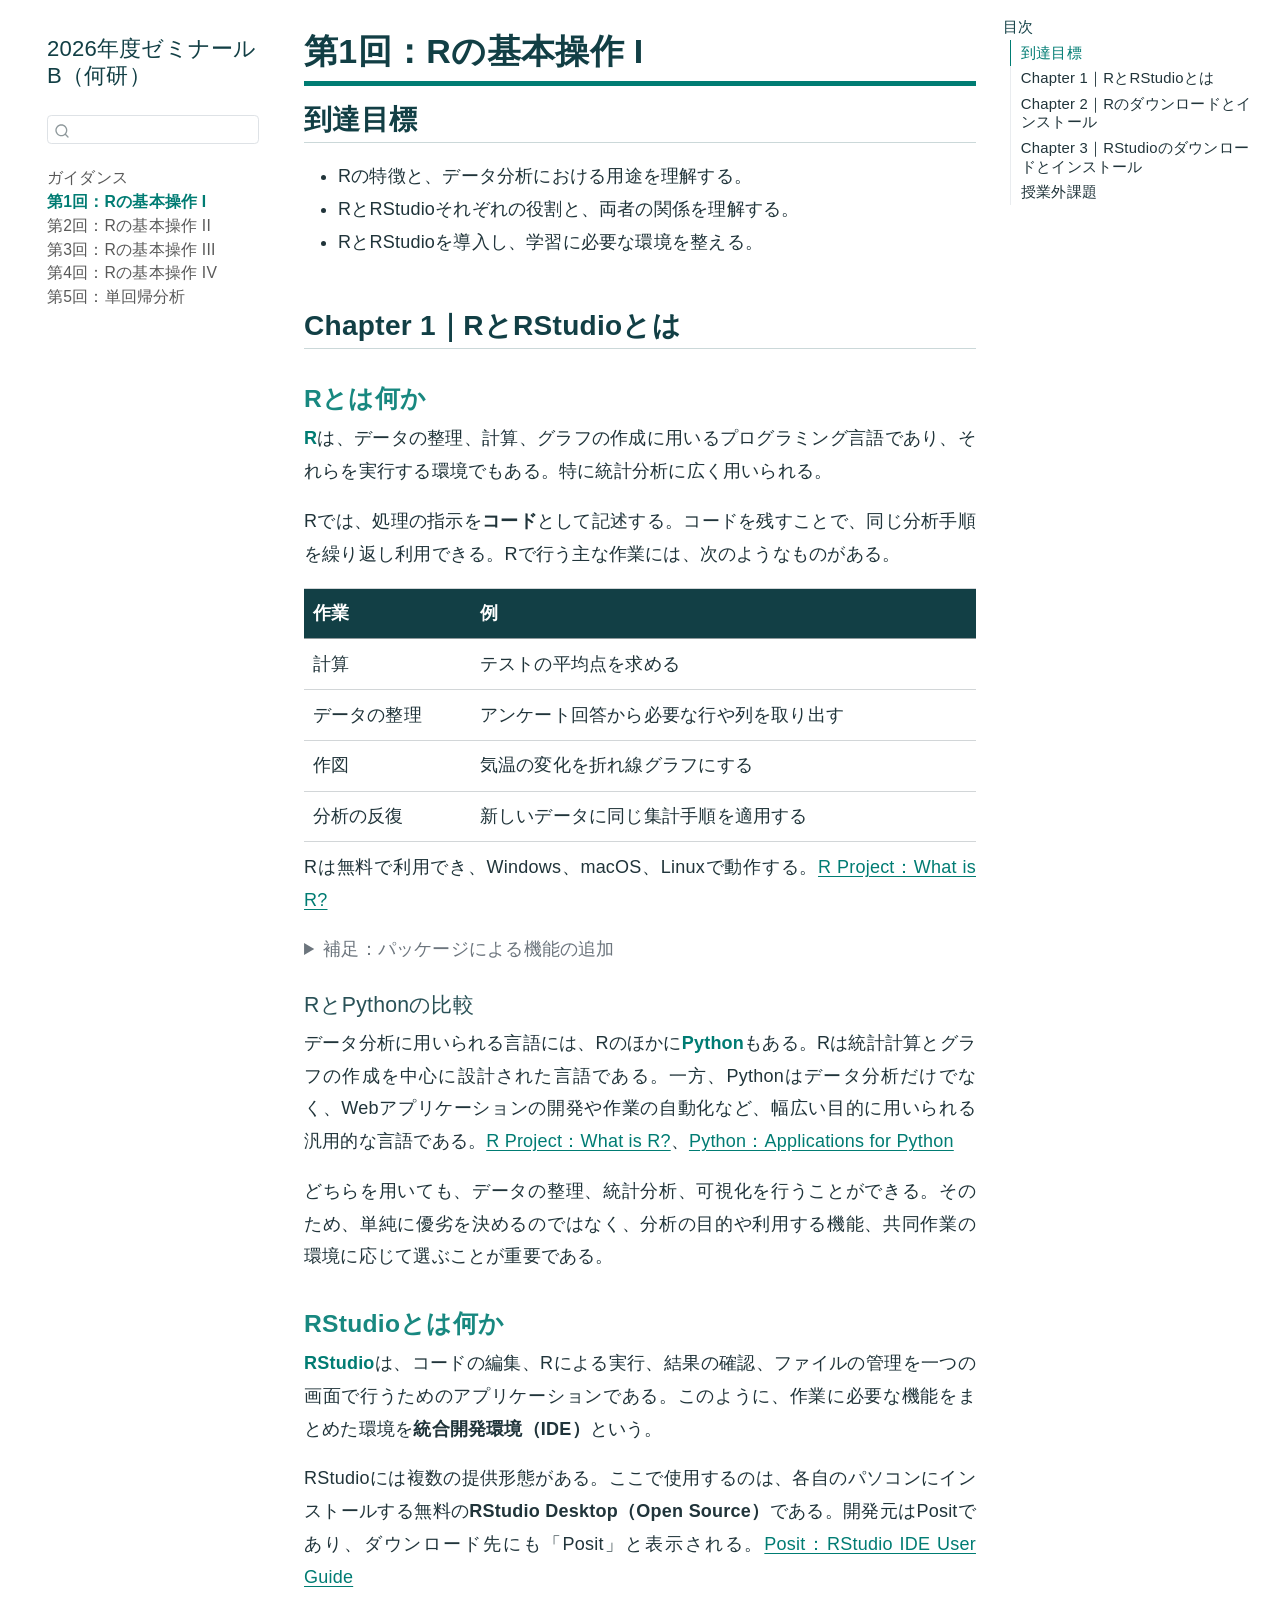
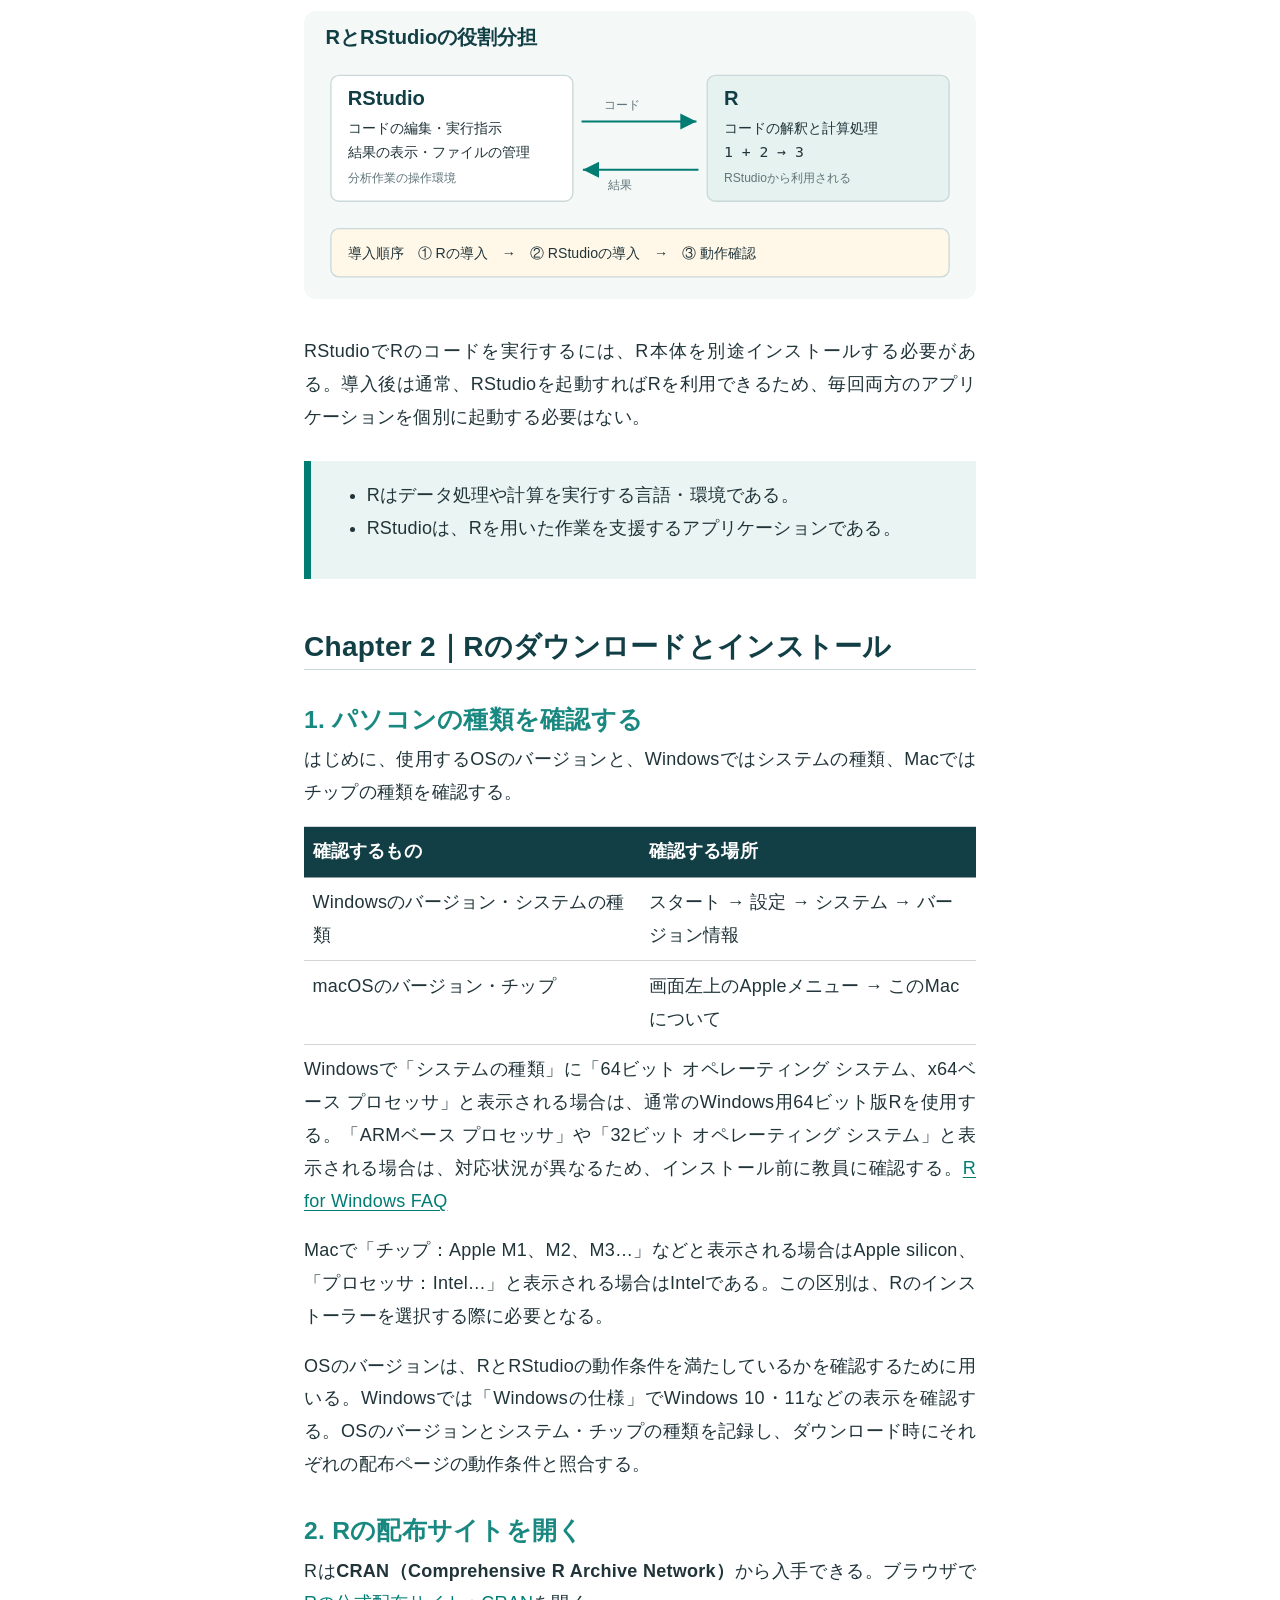
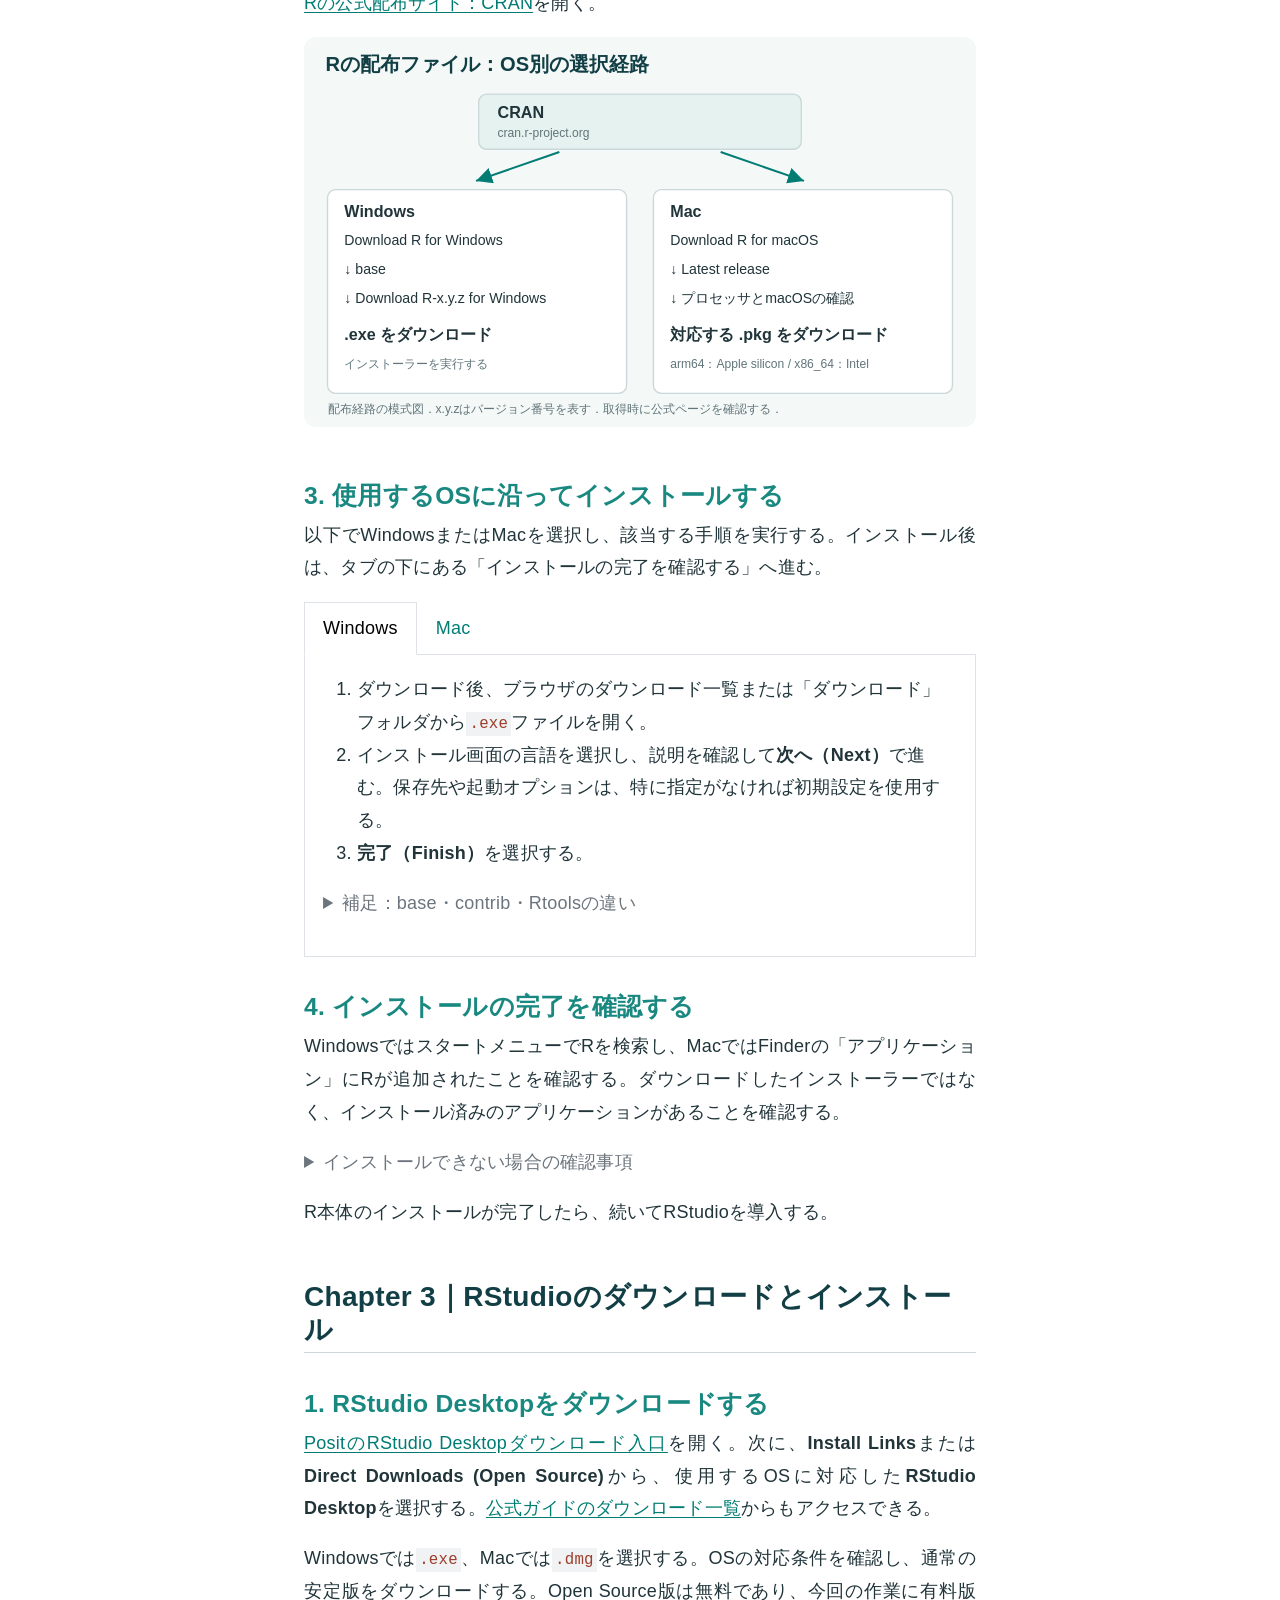
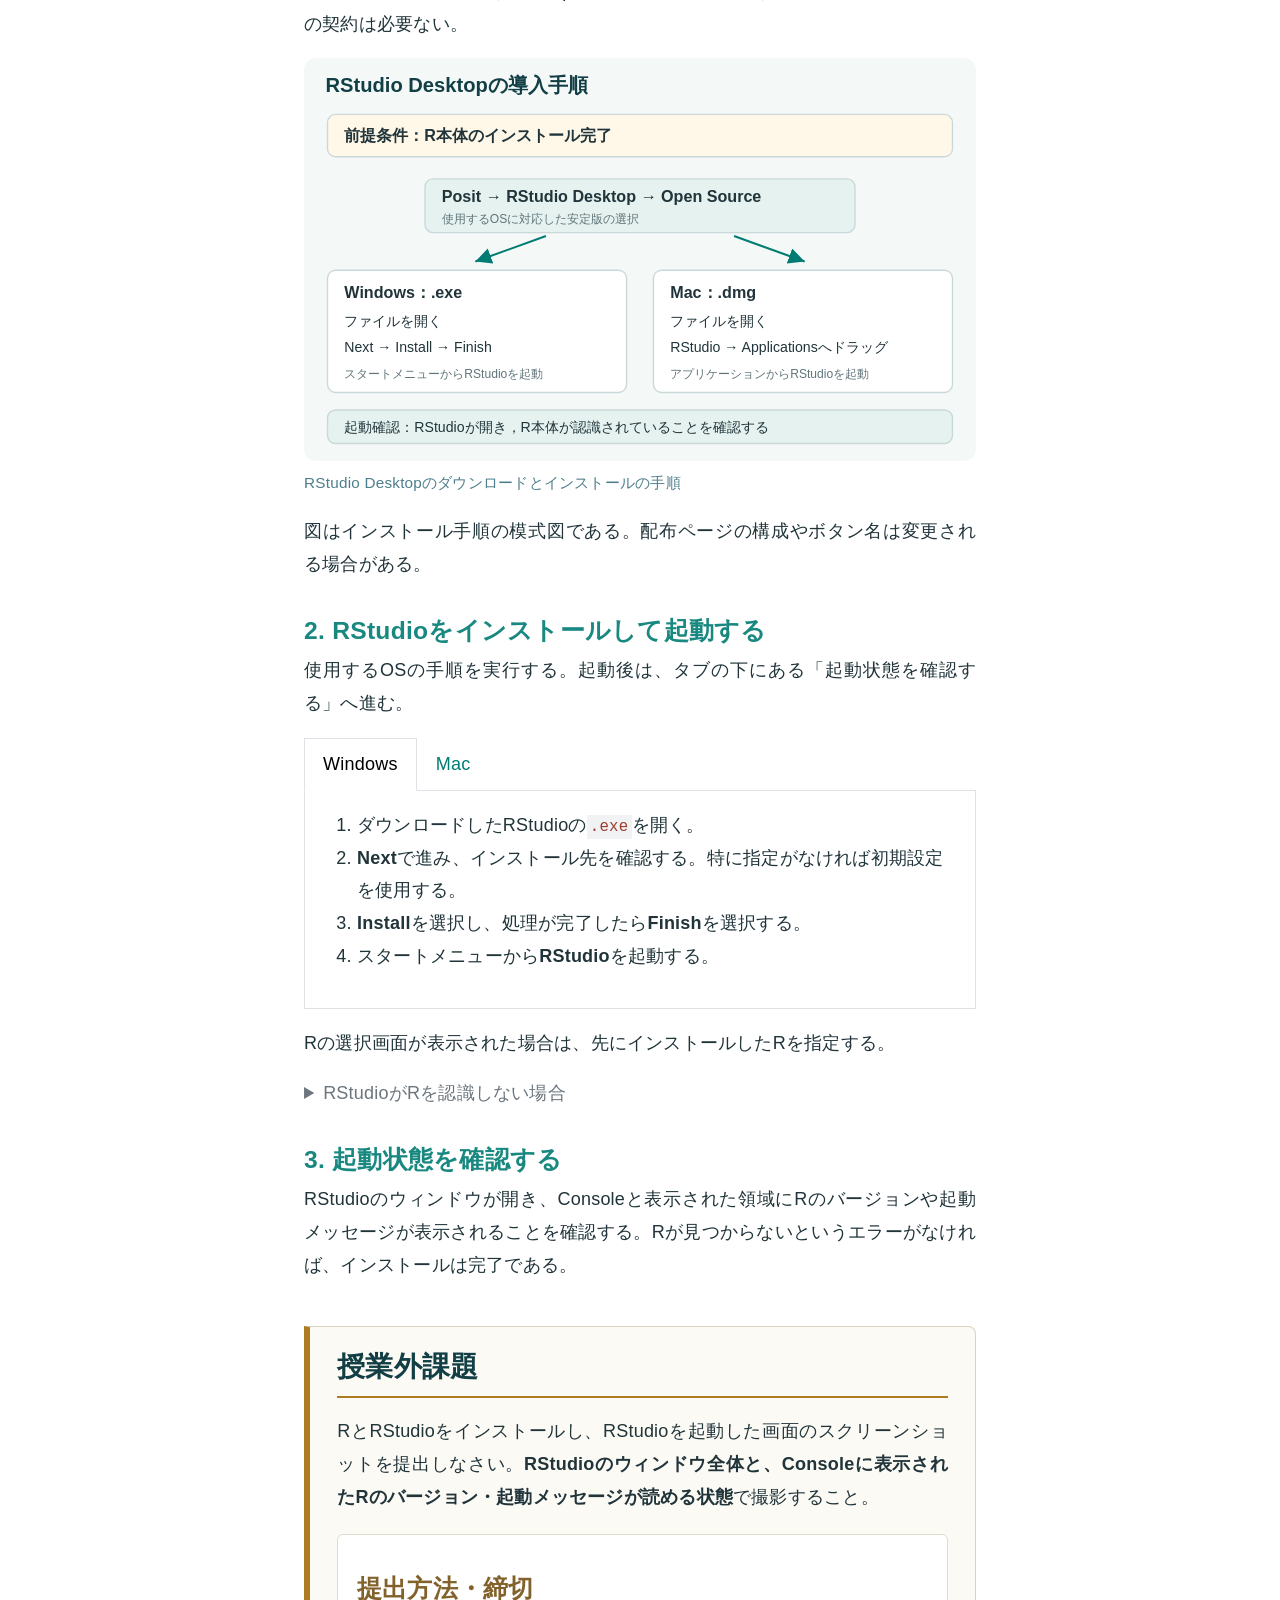
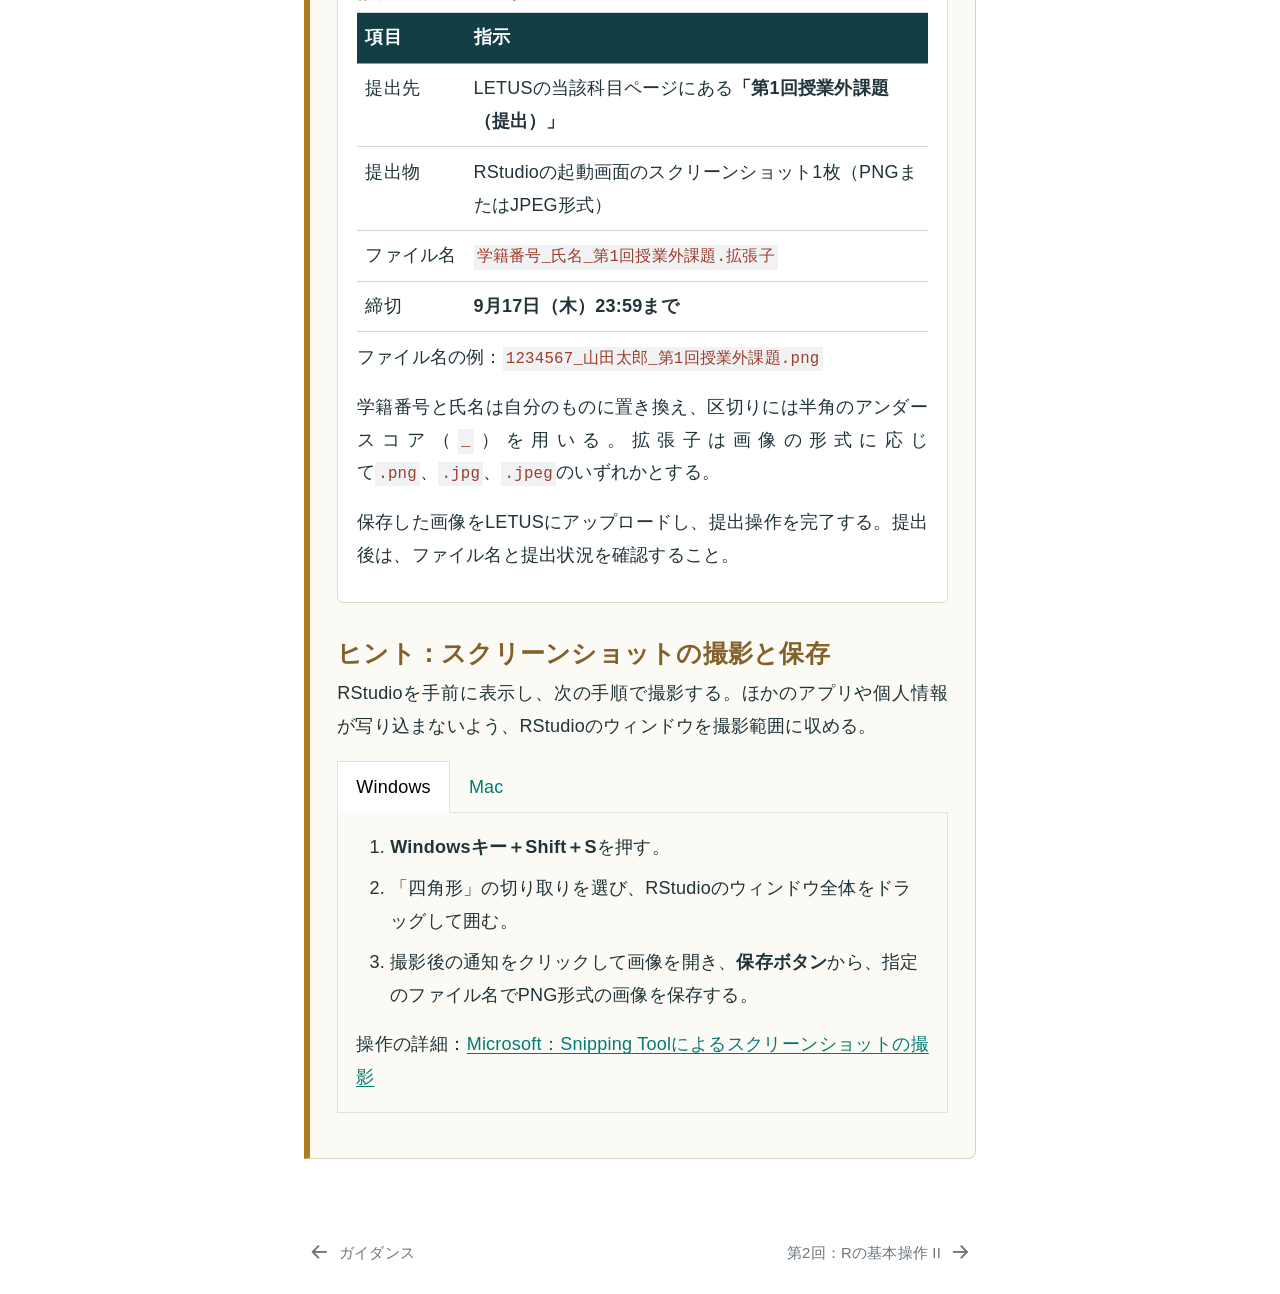
==== commit 43ccba13: "Publish lesson 5 with updated seminar materials" ====
--- a/lessons/01/index.html
+++ b/lessons/01/index.html
@@ -141,6 +141,12 @@
   <div class="sidebar-item-container"> 
   <a href="../../lessons/04/index.html" class="sidebar-item-text sidebar-link">
  <span class="menu-text">第4回：Rの基本操作 IV</span></a>
+  </div>
+</li>
+        <li class="sidebar-item">
+  <div class="sidebar-item-container"> 
+  <a href="../../lessons/05/index.html" class="sidebar-item-text sidebar-link">
+ <span class="menu-text">第5回：単回帰分析</span></a>
   </div>
 </li>
     </ul>
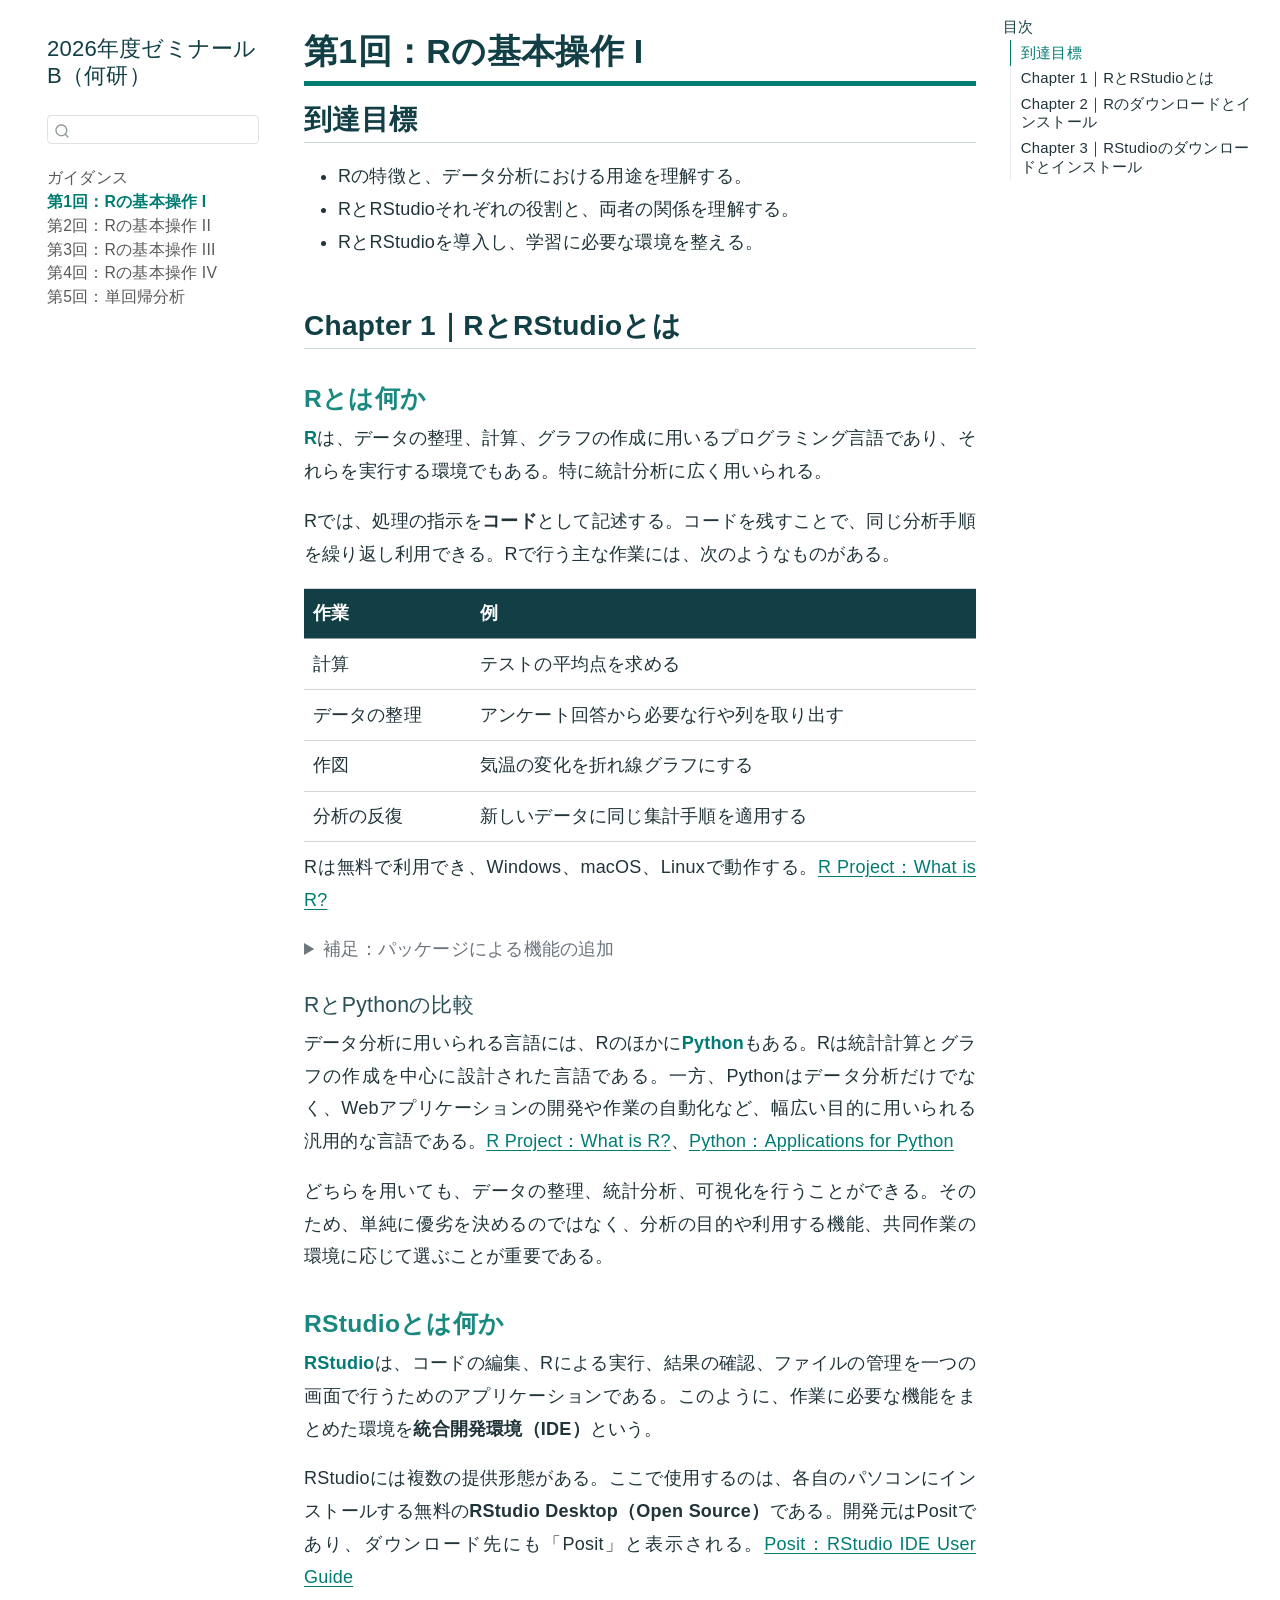
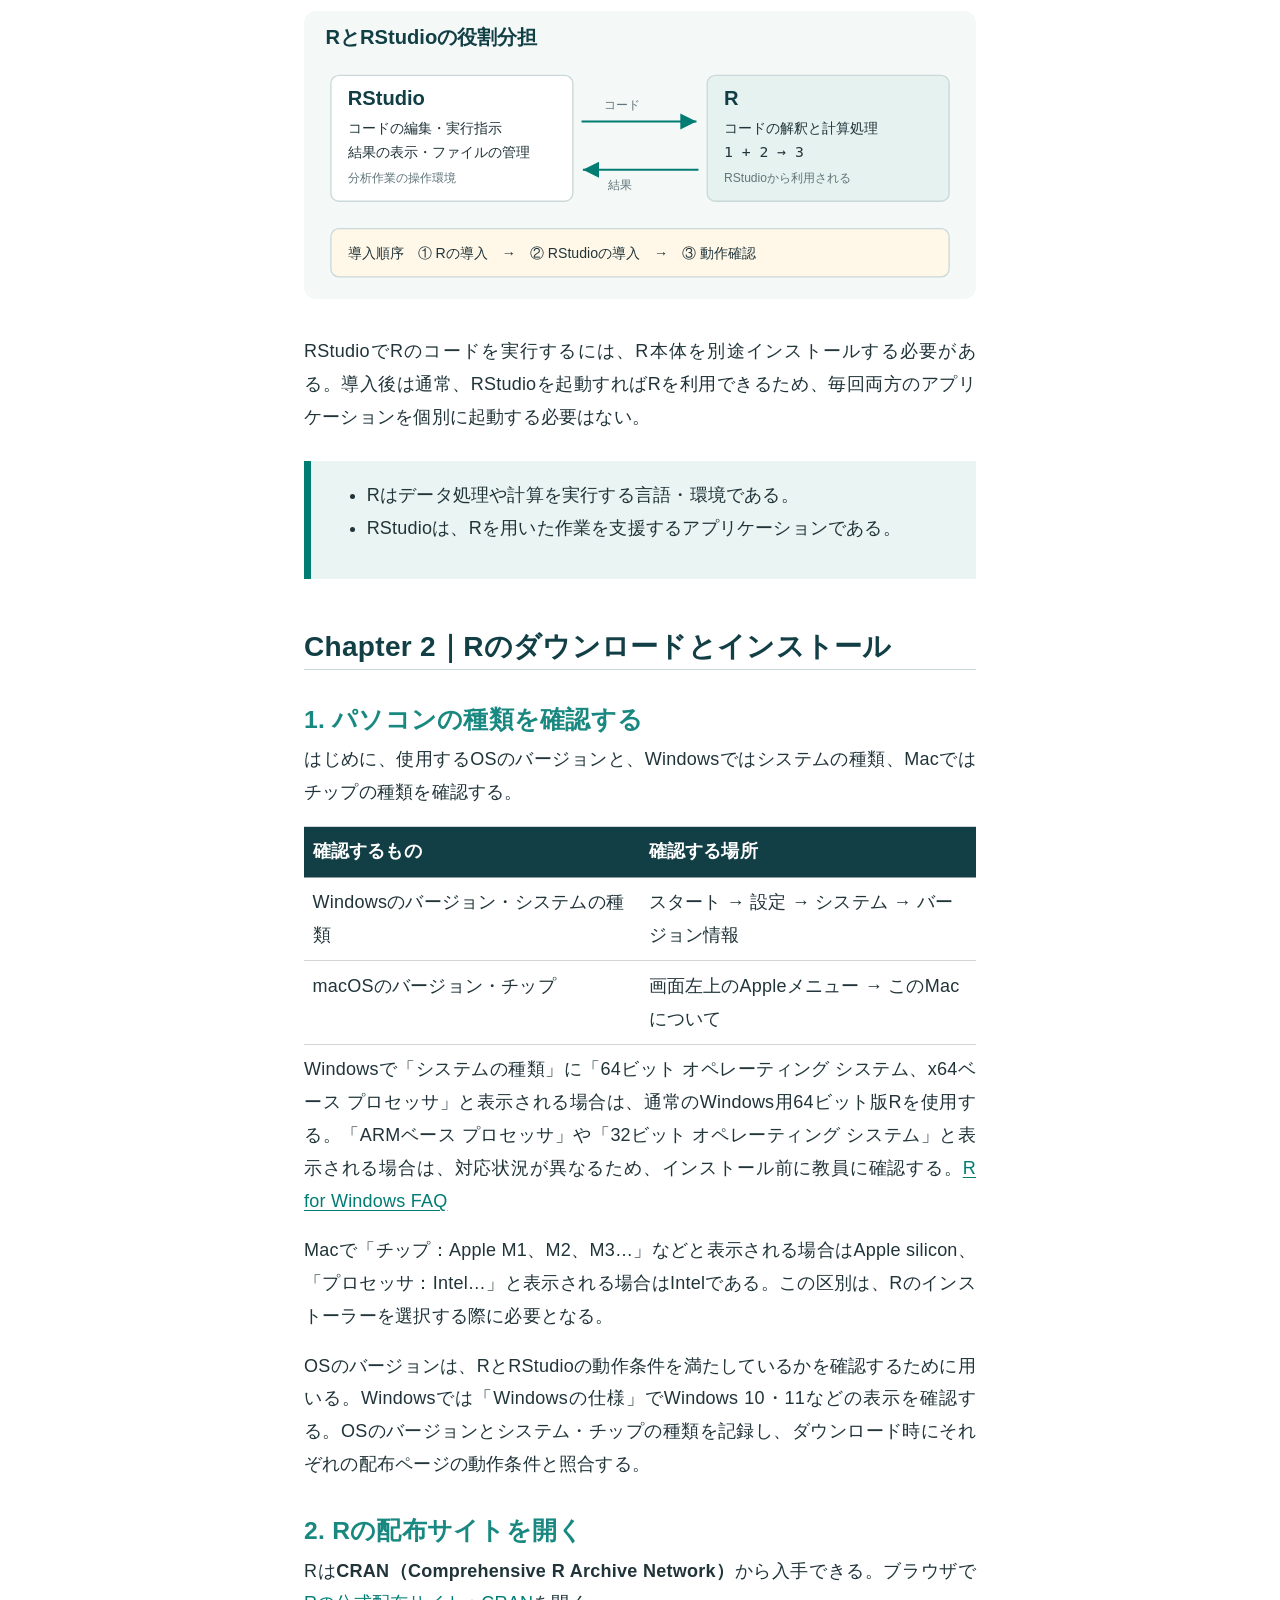
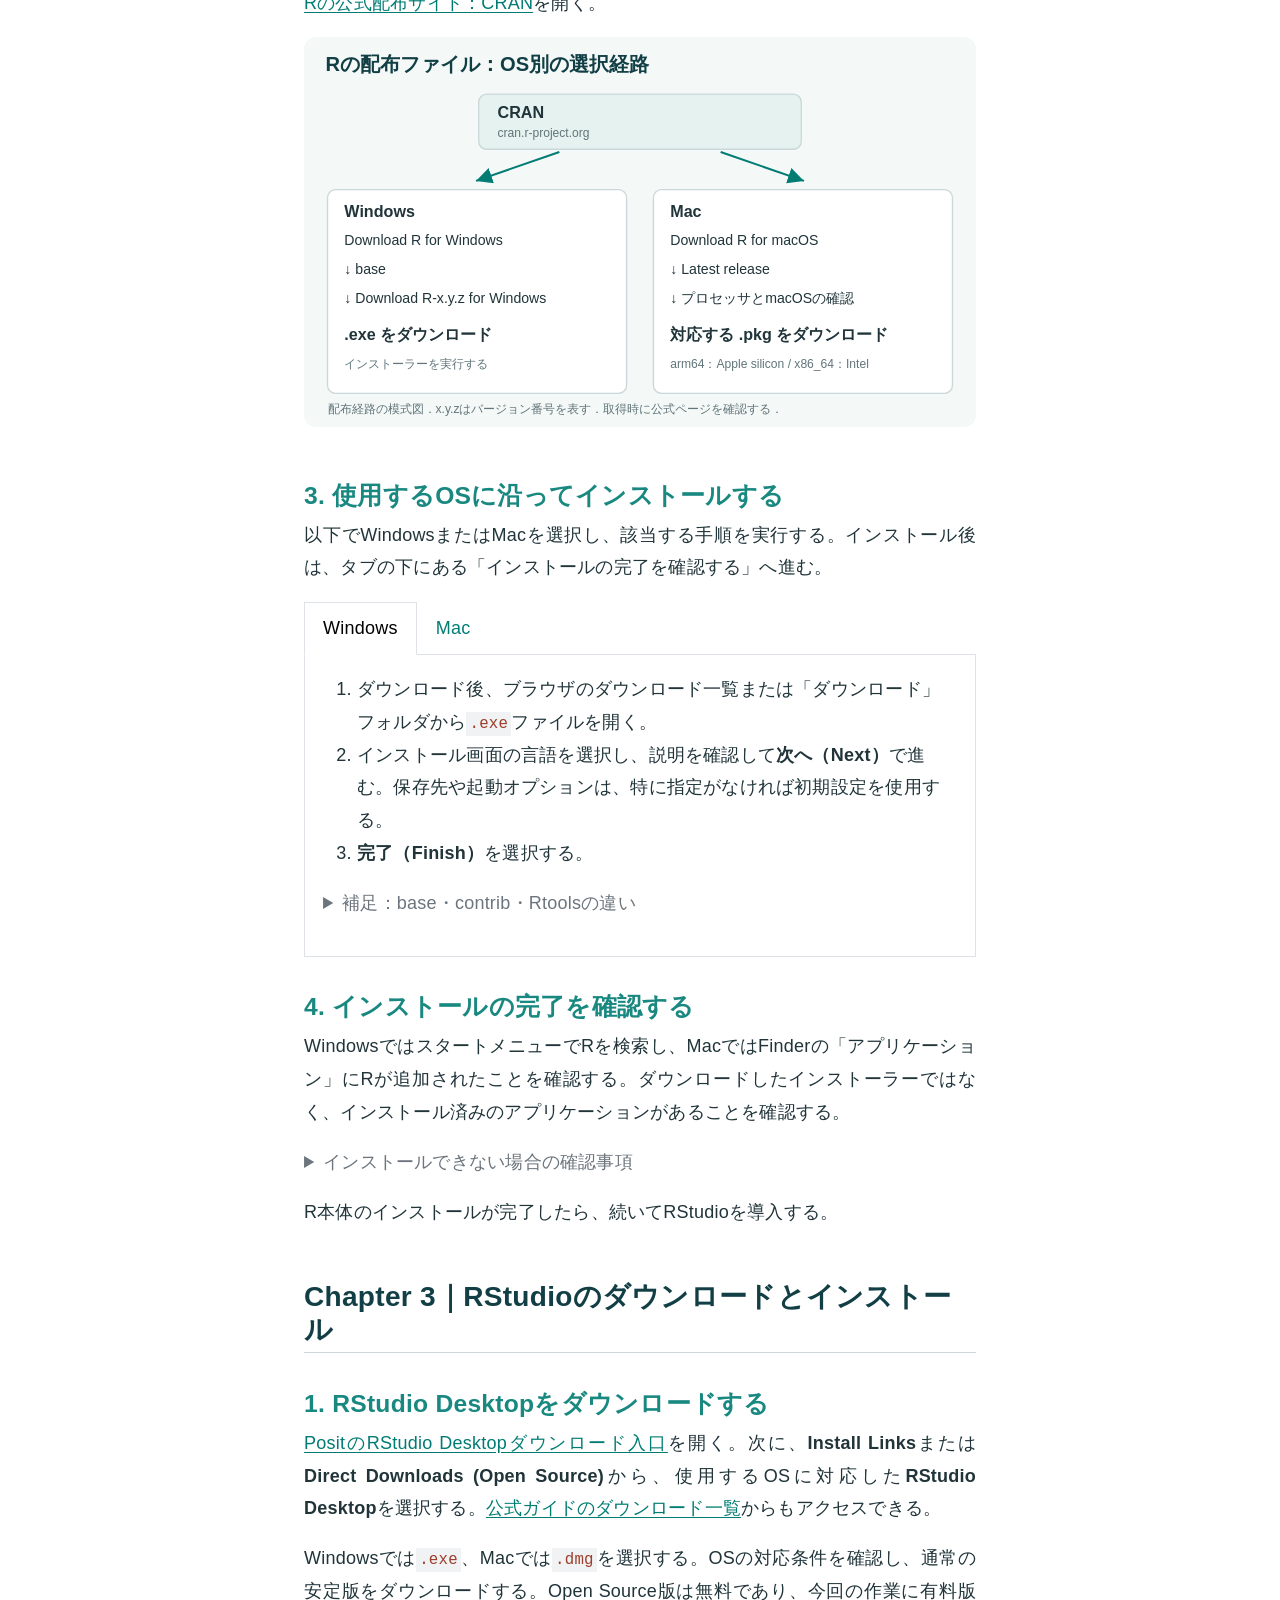
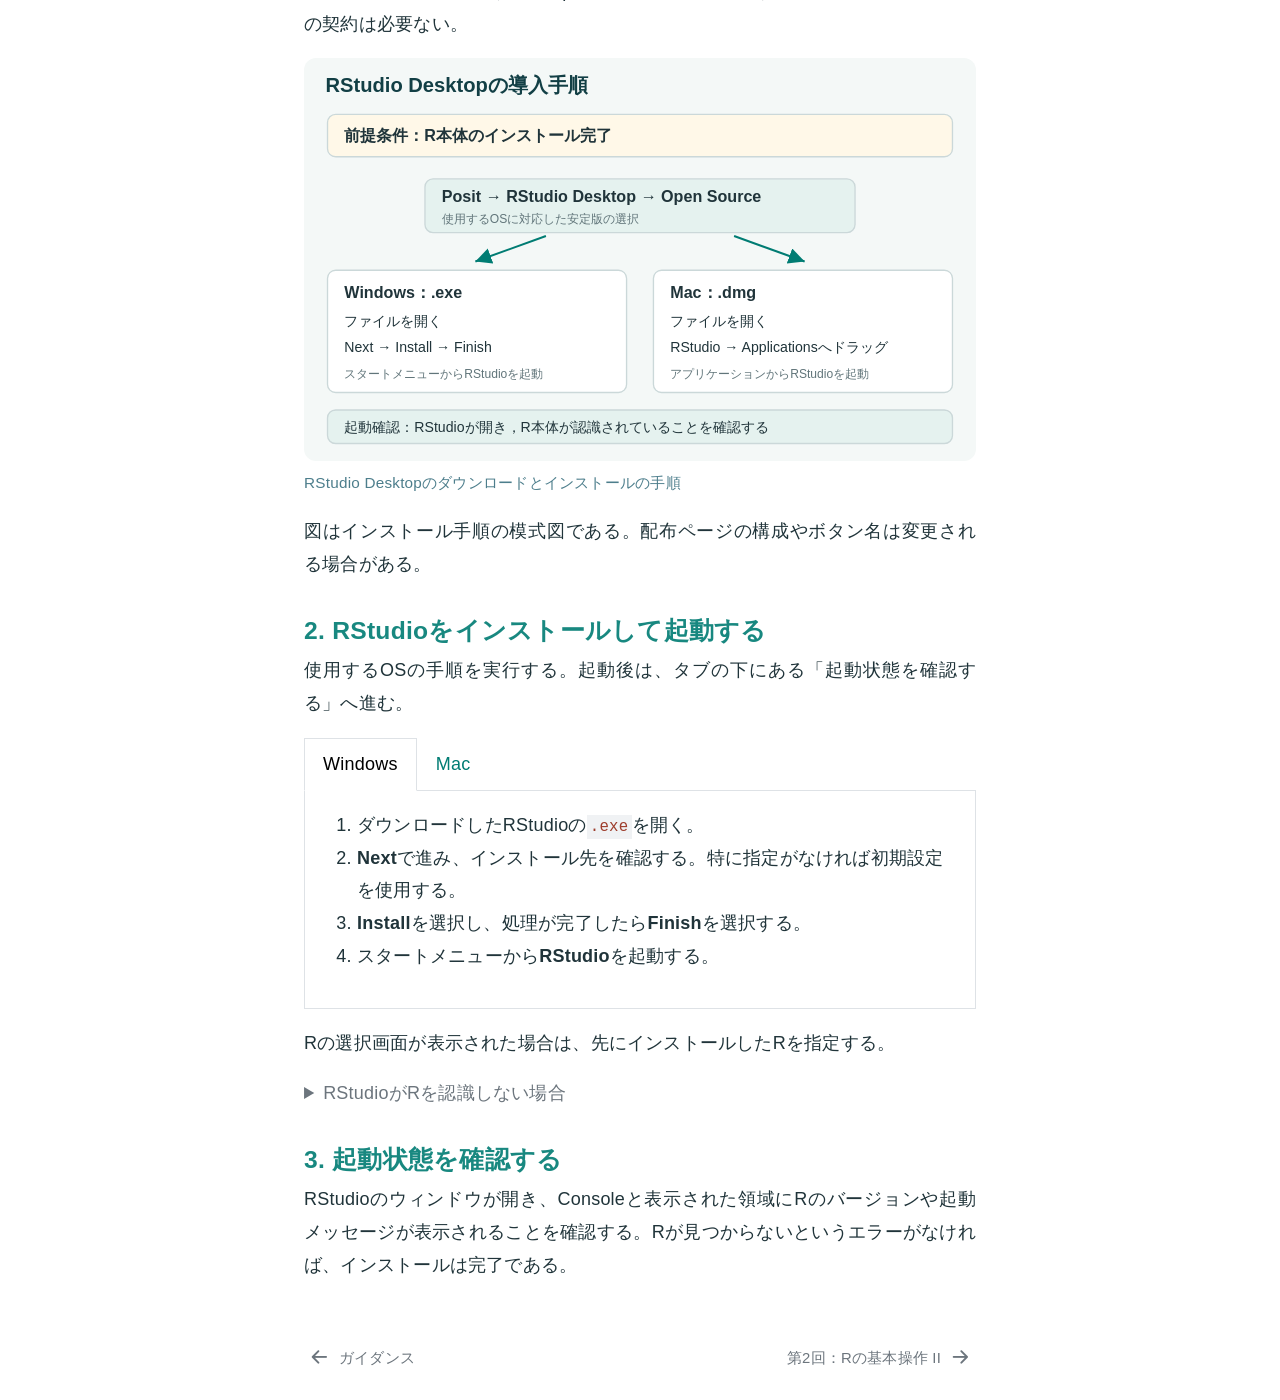
==== commit 469a4a87: "Update published lessons with code comments and remove exercises" ====
--- a/lessons/01/index.html
+++ b/lessons/01/index.html
@@ -178,11 +178,6 @@
   <li><a href="#rstudioをインストールして起動する" id="toc-rstudioをインストールして起動する" class="nav-link" data-scroll-target="#rstudioをインストールして起動する">2. RStudioをインストールして起動する</a></li>
   <li><a href="#起動状態を確認する" id="toc-起動状態を確認する" class="nav-link" data-scroll-target="#起動状態を確認する">3. 起動状態を確認する</a></li>
   </ul></li>
-  <li><a href="#授業外課題" id="toc-授業外課題" class="nav-link" data-scroll-target="#授業外課題">授業外課題</a>
-  <ul class="collapse">
-  <li><a href="#提出方法締切" id="toc-提出方法締切" class="nav-link" data-scroll-target="#提出方法締切">提出方法・締切</a></li>
-  <li><a href="#ヒントスクリーンショットの撮影と保存" id="toc-ヒントスクリーンショットの撮影と保存" class="nav-link" data-scroll-target="#ヒントスクリーンショットの撮影と保存">ヒント：スクリーンショットの撮影と保存</a></li>
-  </ul></li>
   </ul>
 </nav>
     </div>
@@ -346,13 +341,6 @@
 <figcaption>MacのチップとRインストーラーの対応</figcaption>
 </figure>
 </div>
-<p><strong>確認：</strong> Apple siliconのMacでは、Rのどの種類の<code>.pkg</code>を選択するか。</p>
-<details>
-<summary>
-解答例
-</summary>
-<p>名前に<code>arm64</code>を含み、使用中のmacOSに対応する<code>.pkg</code>を選択する。</p>
-</details>
 <ol type="1">
 <li>CRANの<strong>Download R for macOS</strong>を選択する。直接アクセスする場合は<a href="https://cran.r-project.org/bin/macosx/">macOS用Rのダウンロードページ</a>を開く。</li>
 <li><strong>Latest release</strong>付近で、使用するチップとmacOSに対応したファイルを確認する。</li>
@@ -437,71 +425,6 @@
 <section id="起動状態を確認する" class="level3">
 <h3 class="anchored" data-anchor-id="起動状態を確認する">3. 起動状態を確認する</h3>
 <p>RStudioのウィンドウが開き、Consoleと表示された領域にRのバージョンや起動メッセージが表示されることを確認する。Rが見つからないというエラーがなければ、インストールは完了である。</p>
-</section>
-</section>
-<section id="授業外課題" class="level2 homework">
-<h2 class="homework anchored" data-anchor-id="授業外課題">授業外課題</h2>
-<p>RとRStudioをインストールし、RStudioを起動した画面のスクリーンショットを提出しなさい。<strong>RStudioのウィンドウ全体と、Consoleに表示されたRのバージョン・起動メッセージが読める状態</strong>で撮影すること。</p>
-<section id="提出方法締切" class="level3 homework-notes">
-<h3 class="anchored" data-anchor-id="提出方法締切">提出方法・締切</h3>
-<table class="caption-top table">
-<colgroup>
-<col style="width: 50%">
-<col style="width: 50%">
-</colgroup>
-<thead>
-<tr class="header">
-<th>項目</th>
-<th>指示</th>
-</tr>
-</thead>
-<tbody>
-<tr class="odd">
-<td>提出先</td>
-<td>LETUSの当該科目ページにある<strong>「第1回授業外課題（提出）」</strong></td>
-</tr>
-<tr class="even">
-<td>提出物</td>
-<td>RStudioの起動画面のスクリーンショット1枚（PNGまたはJPEG形式）</td>
-</tr>
-<tr class="odd">
-<td>ファイル名</td>
-<td><strong><code>学籍番号_氏名_第1回授業外課題.拡張子</code></strong></td>
-</tr>
-<tr class="even">
-<td>締切</td>
-<td><strong>9月17日（木）23:59まで</strong></td>
-</tr>
-</tbody>
-</table>
-<p>ファイル名の例：<code>1234567_山田太郎_第1回授業外課題.png</code></p>
-<p>学籍番号と氏名は自分のものに置き換え、区切りには半角のアンダースコア（<code>_</code>）を用いる。拡張子は画像の形式に応じて<code>.png</code>、<code>.jpg</code>、<code>.jpeg</code>のいずれかとする。</p>
-<p>保存した画像をLETUSにアップロードし、提出操作を完了する。提出後は、ファイル名と提出状況を確認すること。</p>
-</section>
-<section id="ヒントスクリーンショットの撮影と保存" class="level3">
-<h3 class="anchored" data-anchor-id="ヒントスクリーンショットの撮影と保存">ヒント：スクリーンショットの撮影と保存</h3>
-<p>RStudioを手前に表示し、次の手順で撮影する。ほかのアプリや個人情報が写り込まないよう、RStudioのウィンドウを撮影範囲に収める。</p>
-<div class="tabset-margin-container"></div><div class="panel-tabset" data-group="lesson01-os">
-<ul class="nav nav-tabs" role="tablist"><li class="nav-item" role="presentation"><a class="nav-link active" id="tabset-3-1-tab" data-bs-toggle="tab" data-bs-target="#tabset-3-1" role="tab" aria-controls="tabset-3-1" aria-selected="true" href="">Windows</a></li><li class="nav-item" role="presentation"><a class="nav-link" id="tabset-3-2-tab" data-bs-toggle="tab" data-bs-target="#tabset-3-2" role="tab" aria-controls="tabset-3-2" aria-selected="false" href="">Mac</a></li></ul>
-<div class="tab-content" data-group="lesson01-os">
-<div id="tabset-3-1" class="tab-pane active" role="tabpanel" aria-labelledby="tabset-3-1-tab">
-<ol type="1">
-<li><strong>Windowsキー＋Shift＋S</strong>を押す。</li>
-<li>「四角形」の切り取りを選び、RStudioのウィンドウ全体をドラッグして囲む。</li>
-<li>撮影後の通知をクリックして画像を開き、<strong>保存ボタン</strong>から、指定のファイル名でPNG形式の画像を保存する。</li>
-</ol>
-<p>操作の詳細：<a href="https://support.microsoft.com/ja-JP/Windows/Apps/use-snipping-tool-to-capture-screenshots">Microsoft：Snipping Toolによるスクリーンショットの撮影</a></p>
-</div>
-<div id="tabset-3-2" class="tab-pane" role="tabpanel" aria-labelledby="tabset-3-2-tab">
-<ol type="1">
-<li><strong>Shift＋Command（⌘）＋4</strong>を押し、続けて<strong>スペースキー</strong>を押す。</li>
-<li>ポインタがカメラの形に変わったら、RStudioのウィンドウをクリックする。</li>
-<li>通常はデスクトップにPNG形式で保存される。保存された画像を選択し、<strong>Returnキー</strong>を押して、指定のファイル名に変更する。</li>
-</ol>
-<p>操作の詳細：<a href="https://support.apple.com/ja-jp/102646">Apple：Macでスクリーンショットを撮る</a></p>
-</div>
-</div>
-</div>
 
 
 </section>
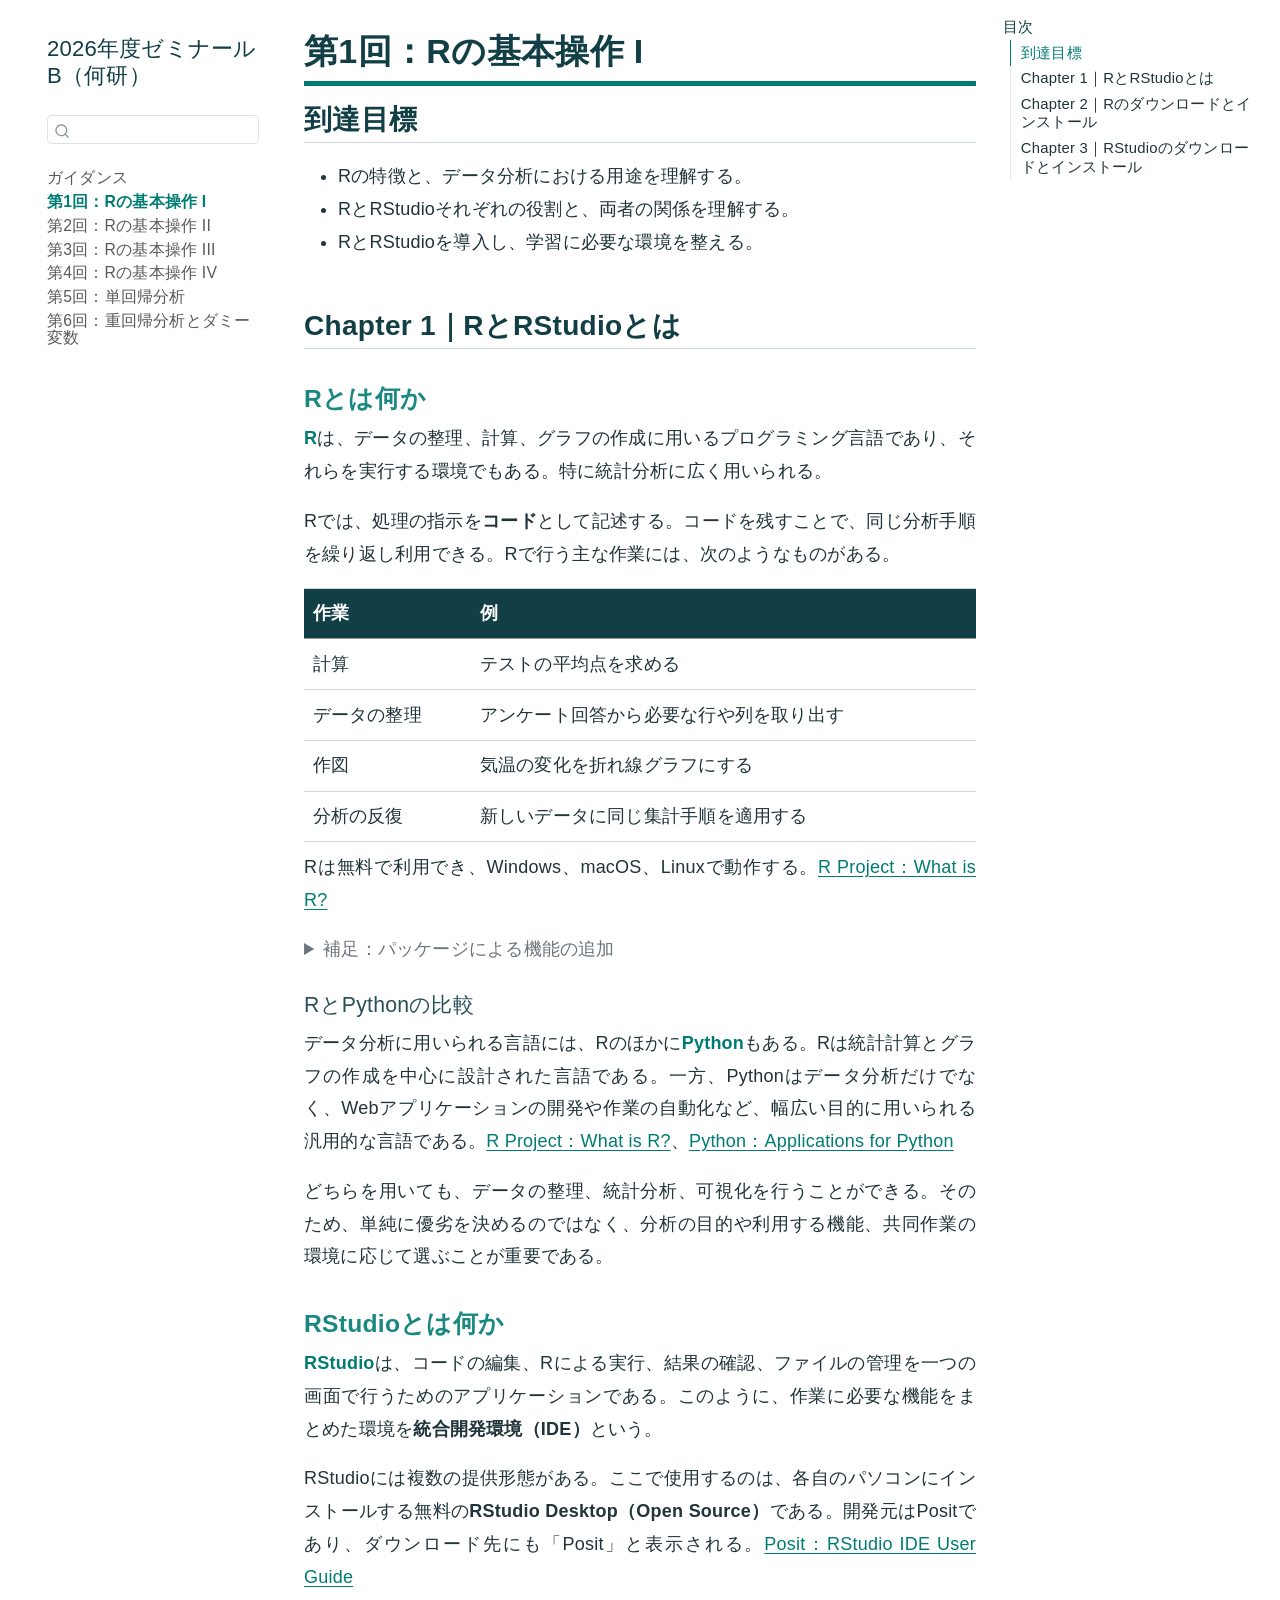
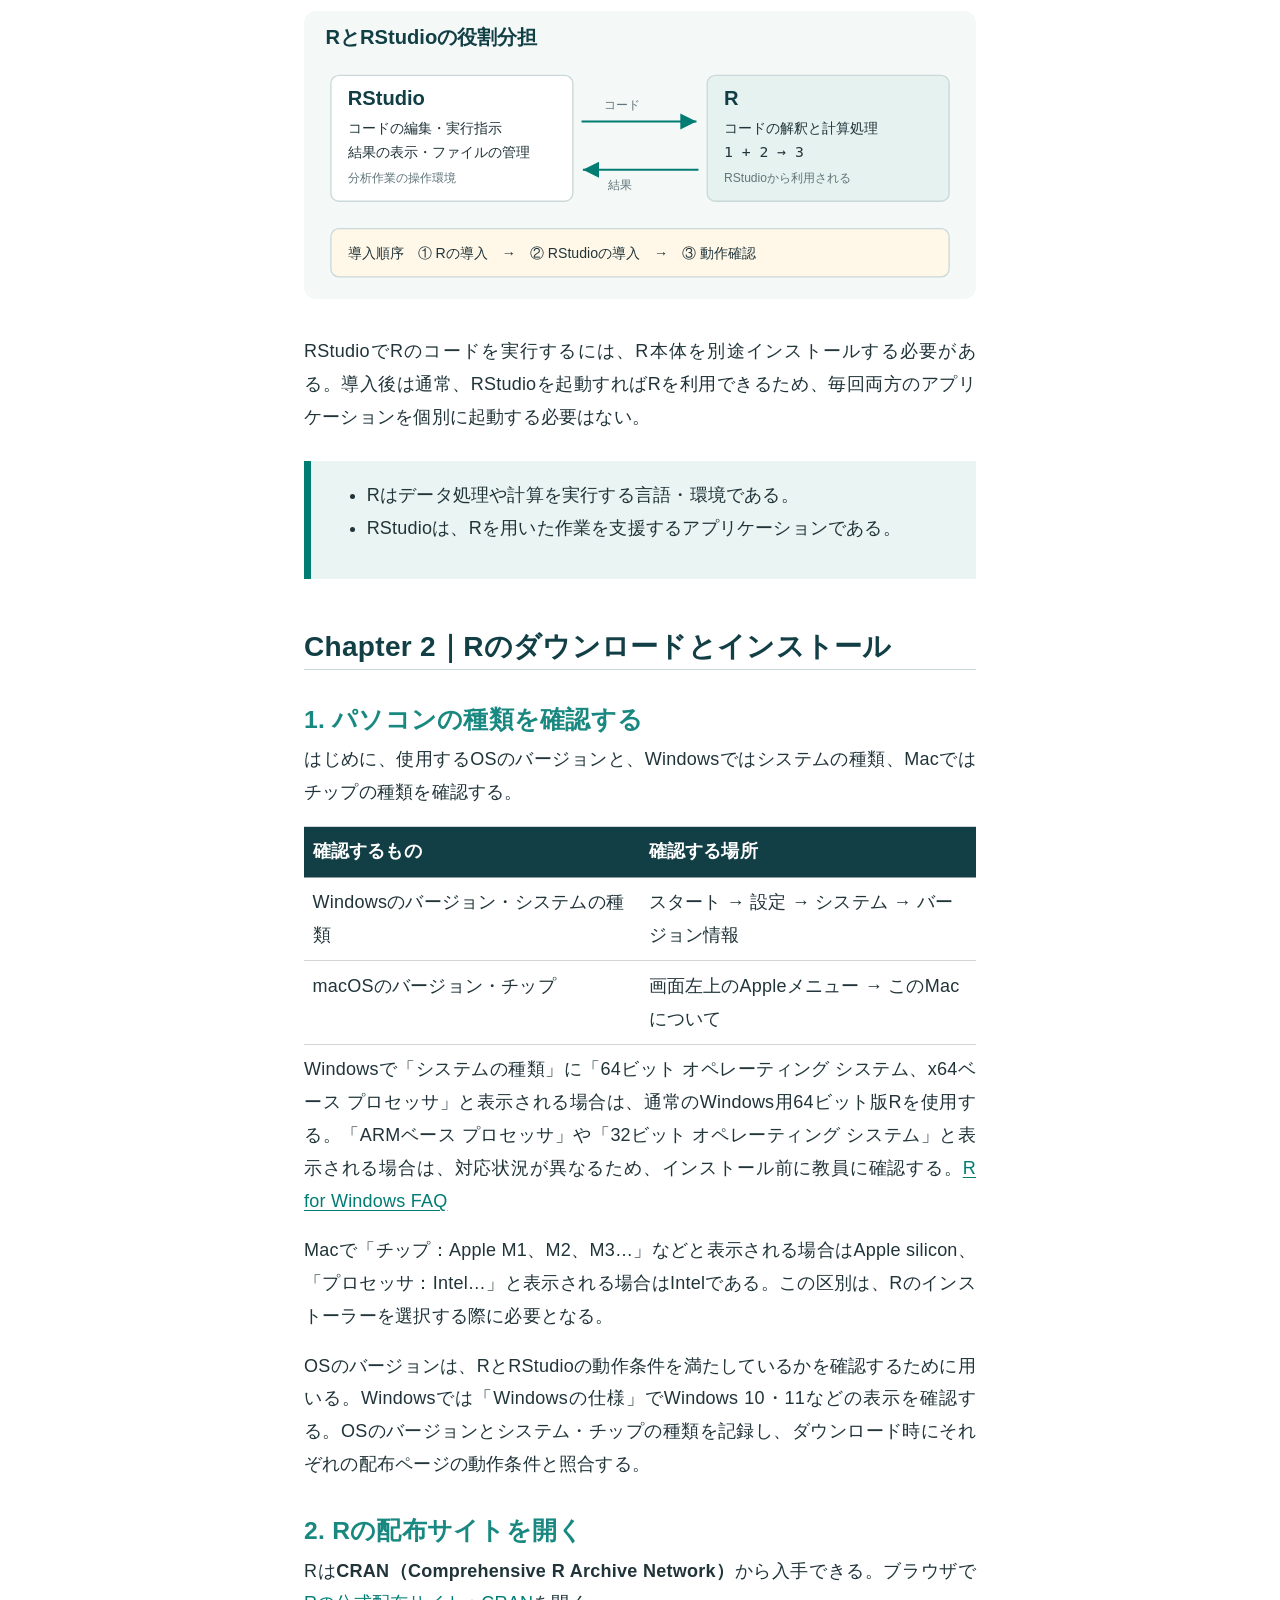
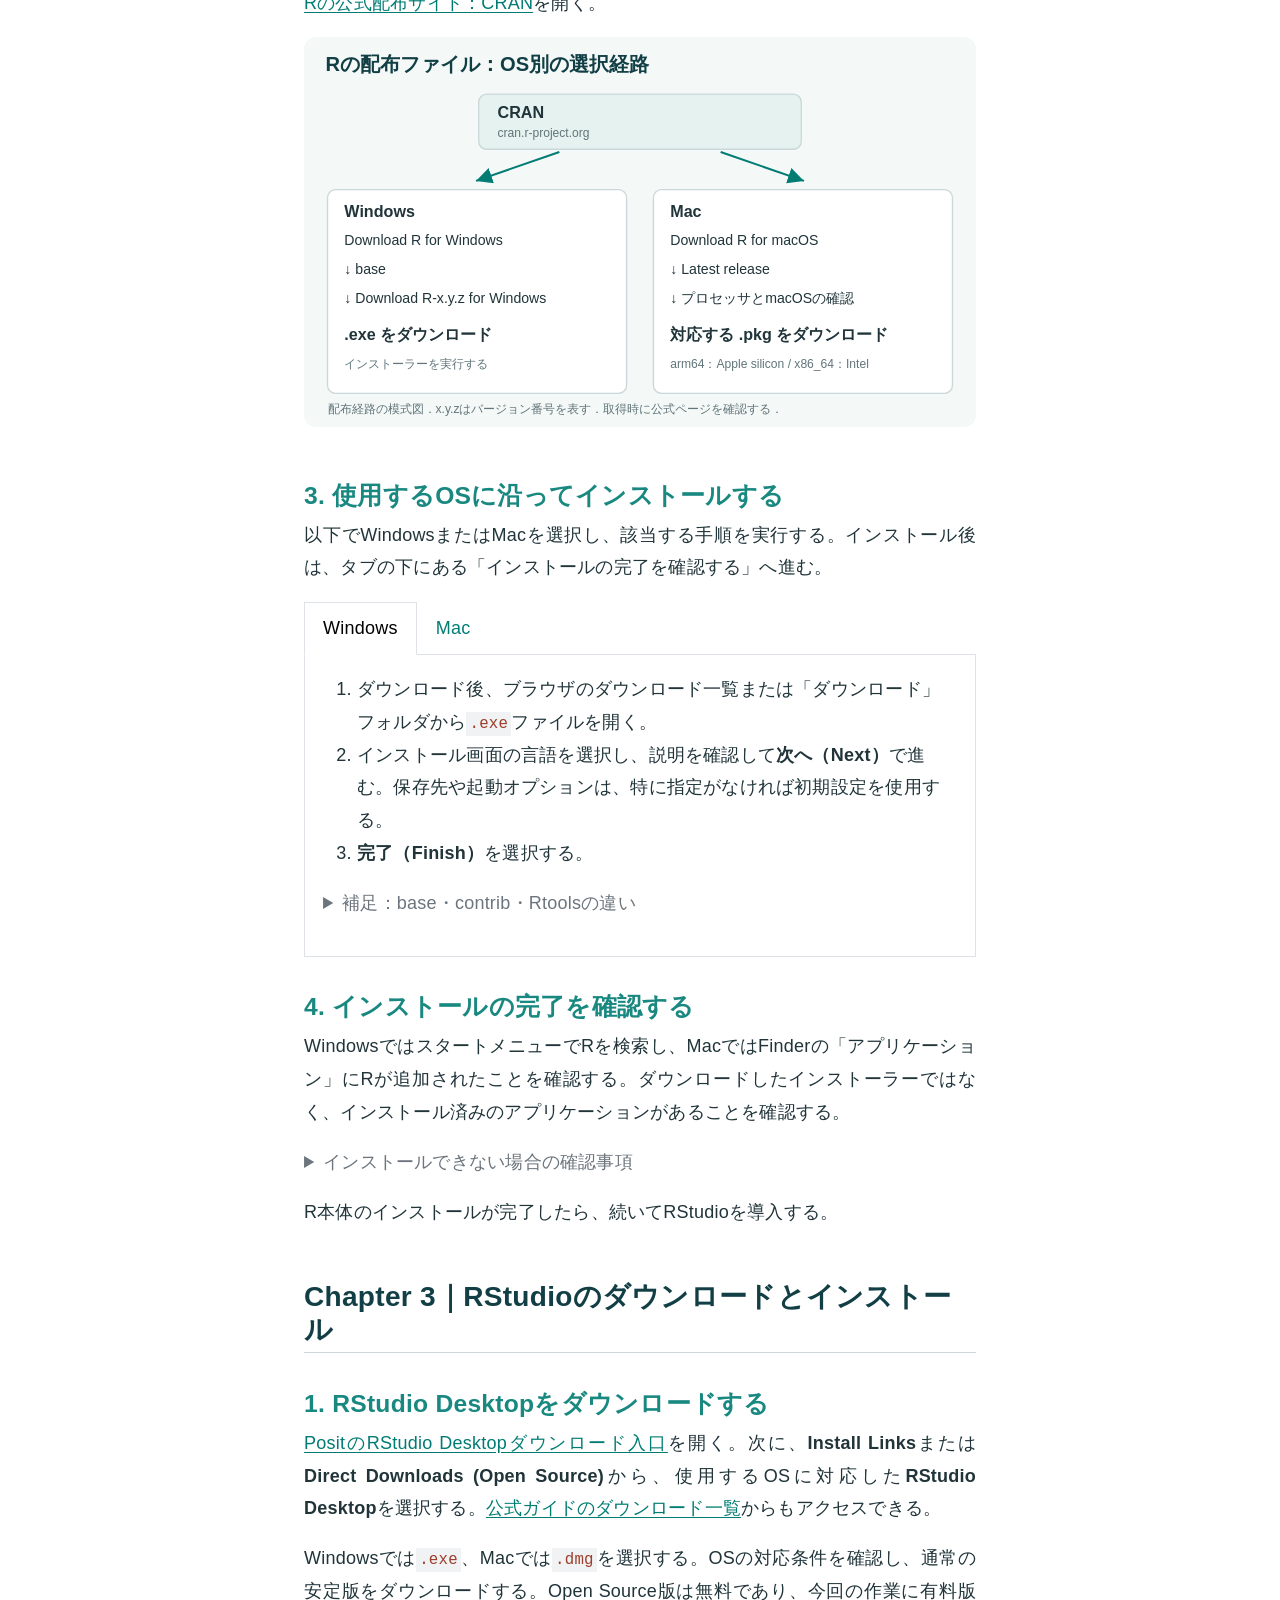
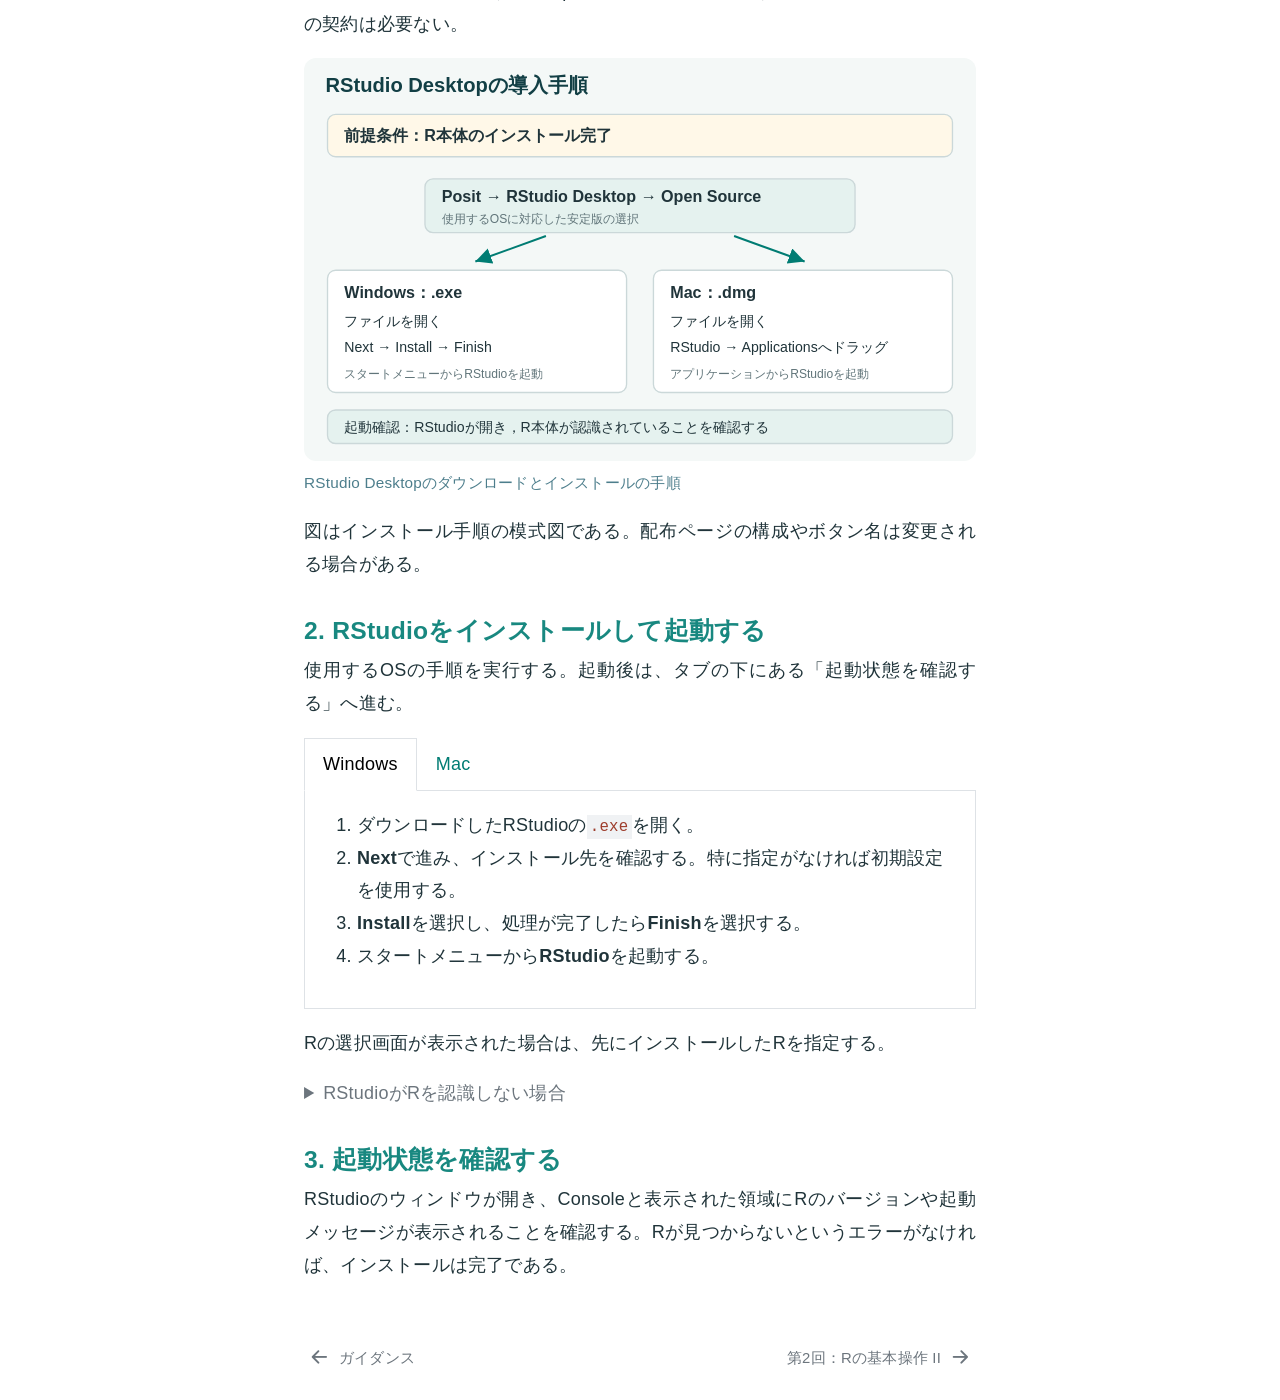
==== commit a46e66f8: "Publish lesson 6 with data and R examples" ====
--- a/lessons/01/index.html
+++ b/lessons/01/index.html
@@ -147,6 +147,12 @@
   <div class="sidebar-item-container"> 
   <a href="../../lessons/05/index.html" class="sidebar-item-text sidebar-link">
  <span class="menu-text">第5回：単回帰分析</span></a>
+  </div>
+</li>
+        <li class="sidebar-item">
+  <div class="sidebar-item-container"> 
+  <a href="../../lessons/06/index.html" class="sidebar-item-text sidebar-link">
+ <span class="menu-text">第6回：重回帰分析とダミー変数</span></a>
   </div>
 </li>
     </ul>
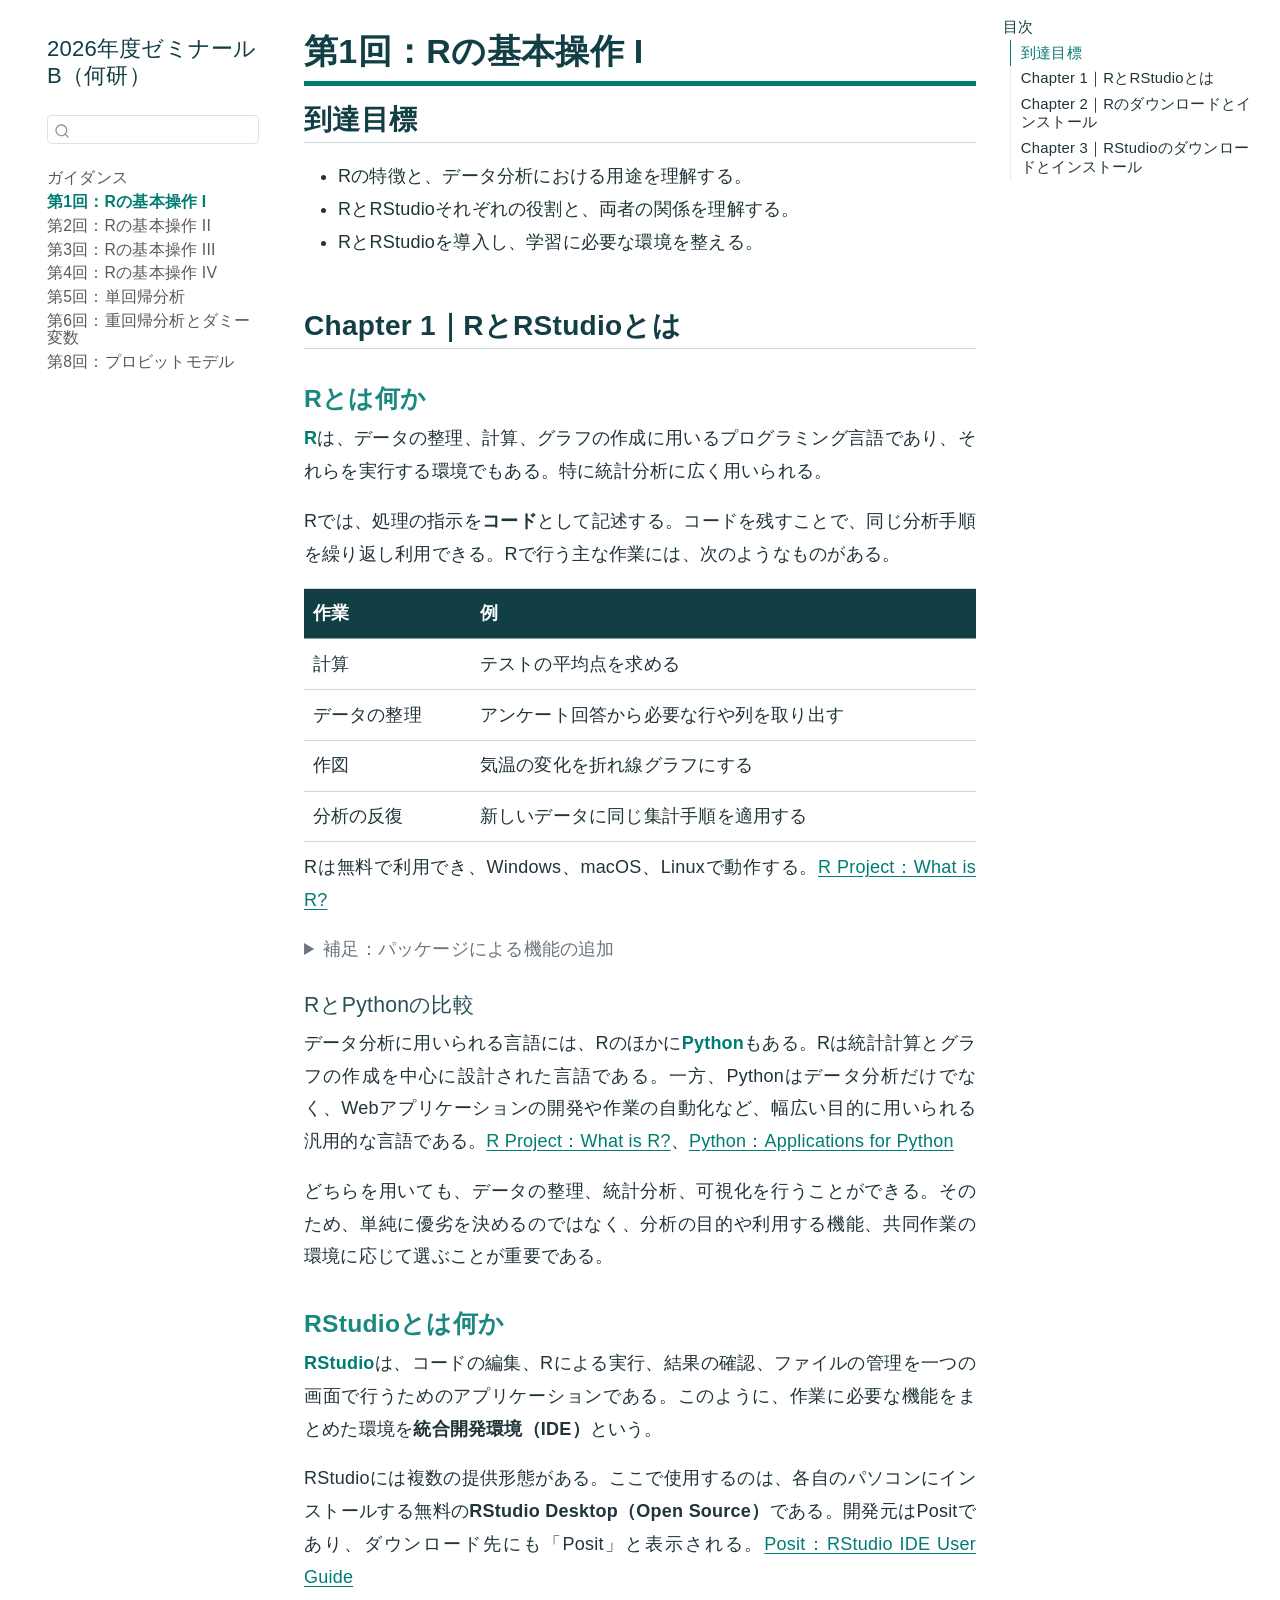
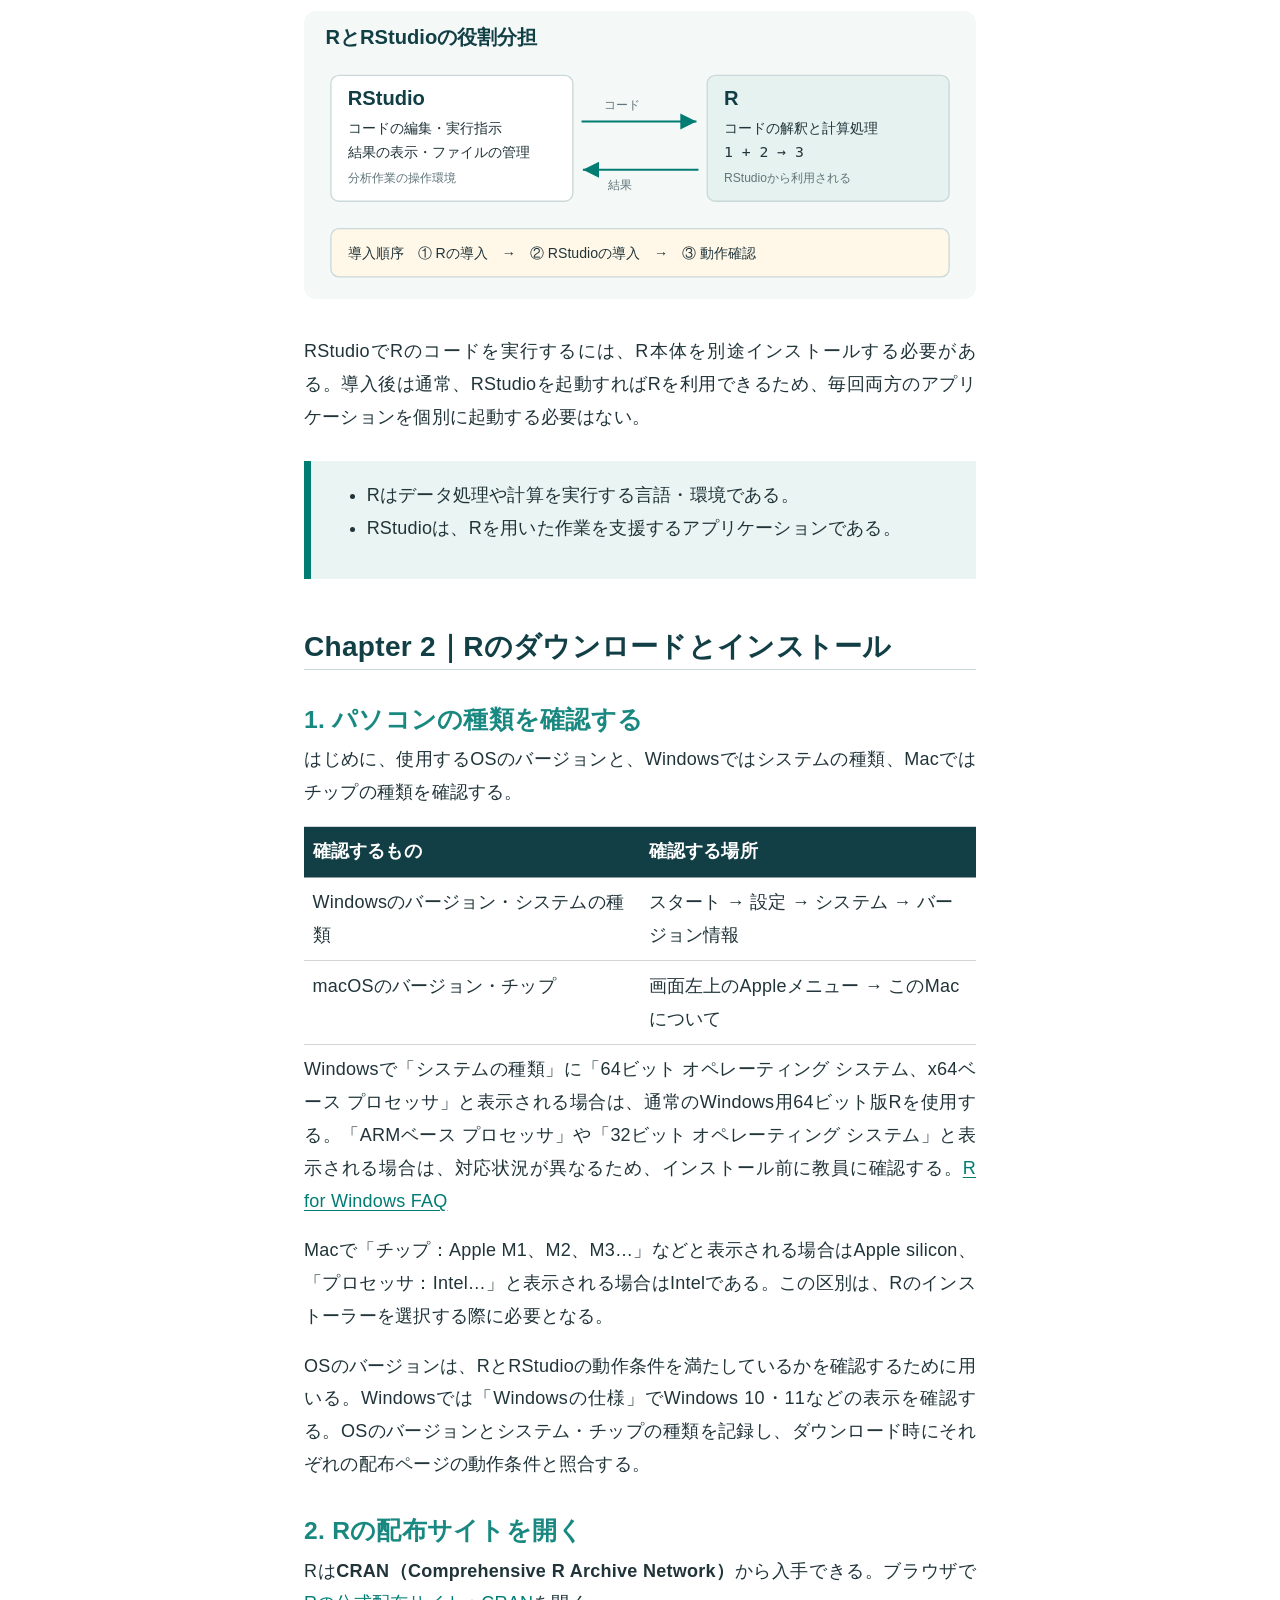
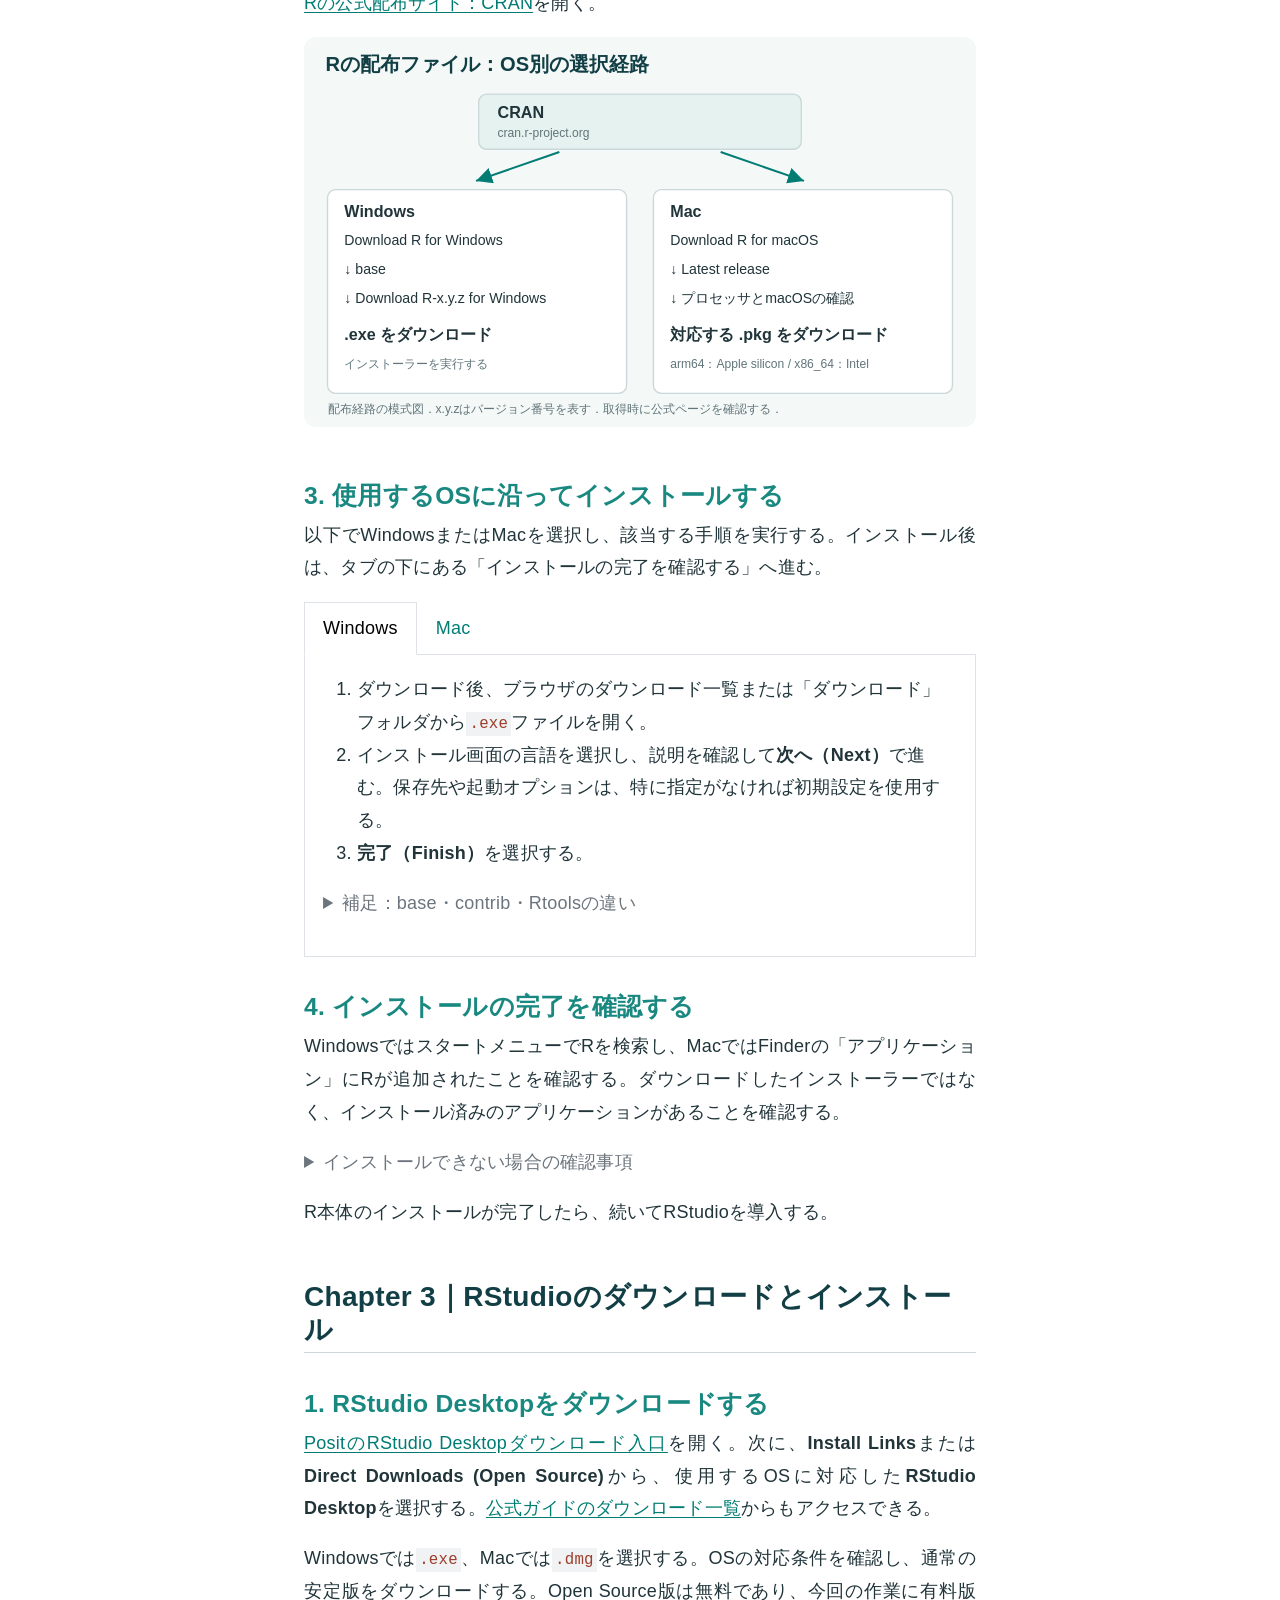
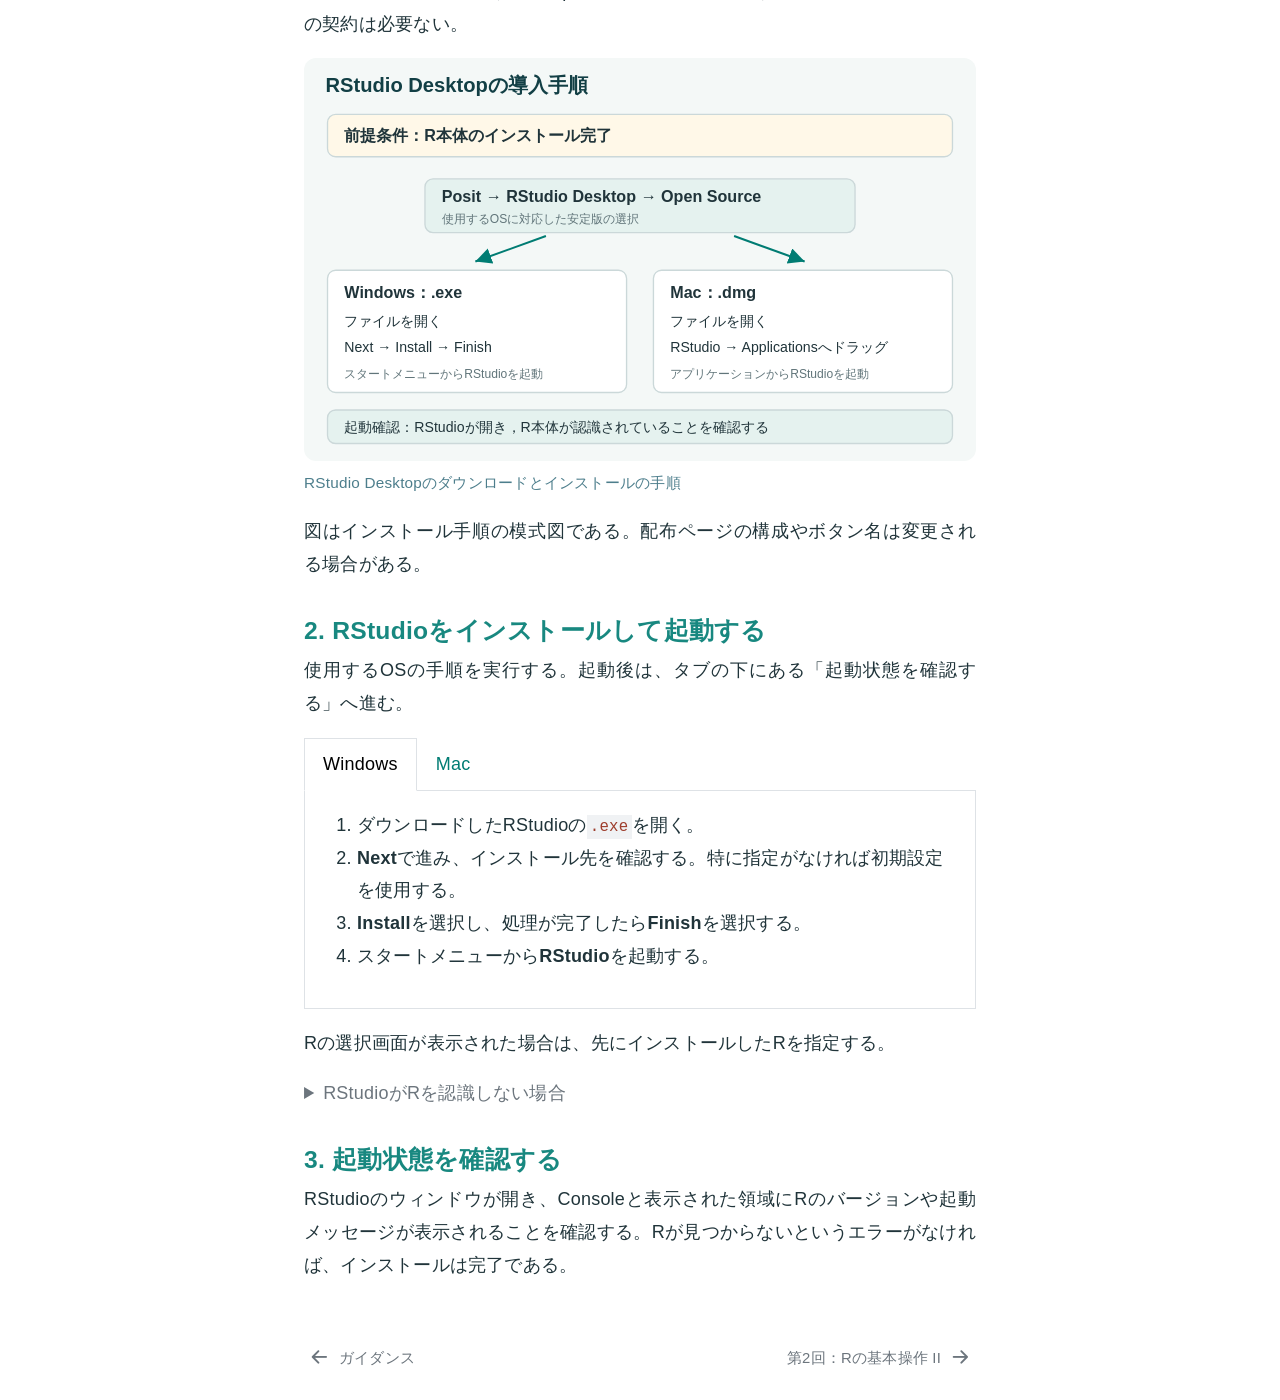
==== commit 32ea0aa5: "Publish lesson 8 and keep lesson 7 hidden" ====
--- a/lessons/01/index.html
+++ b/lessons/01/index.html
@@ -153,6 +153,12 @@
   <div class="sidebar-item-container"> 
   <a href="../../lessons/06/index.html" class="sidebar-item-text sidebar-link">
  <span class="menu-text">第6回：重回帰分析とダミー変数</span></a>
+  </div>
+</li>
+        <li class="sidebar-item">
+  <div class="sidebar-item-container"> 
+  <a href="../../lessons/08/index.html" class="sidebar-item-text sidebar-link">
+ <span class="menu-text">第8回：プロビットモデル</span></a>
   </div>
 </li>
     </ul>
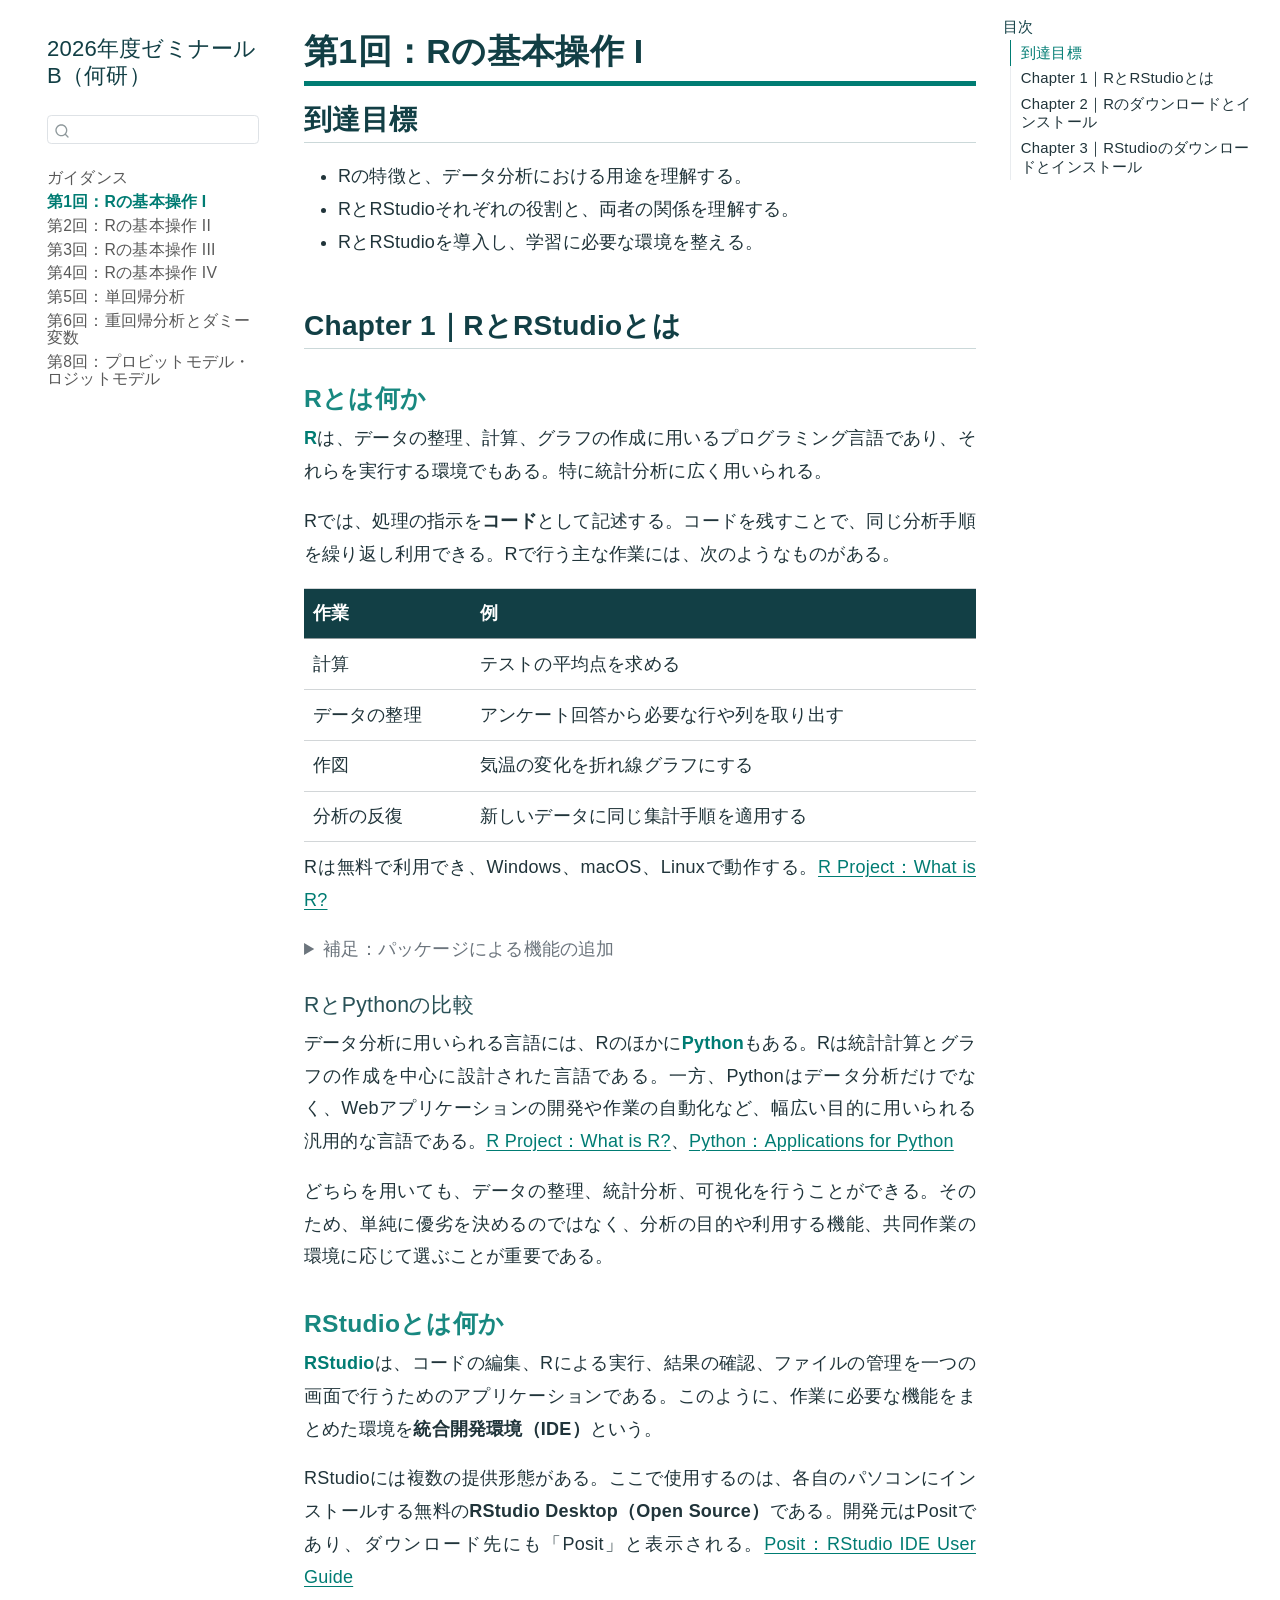
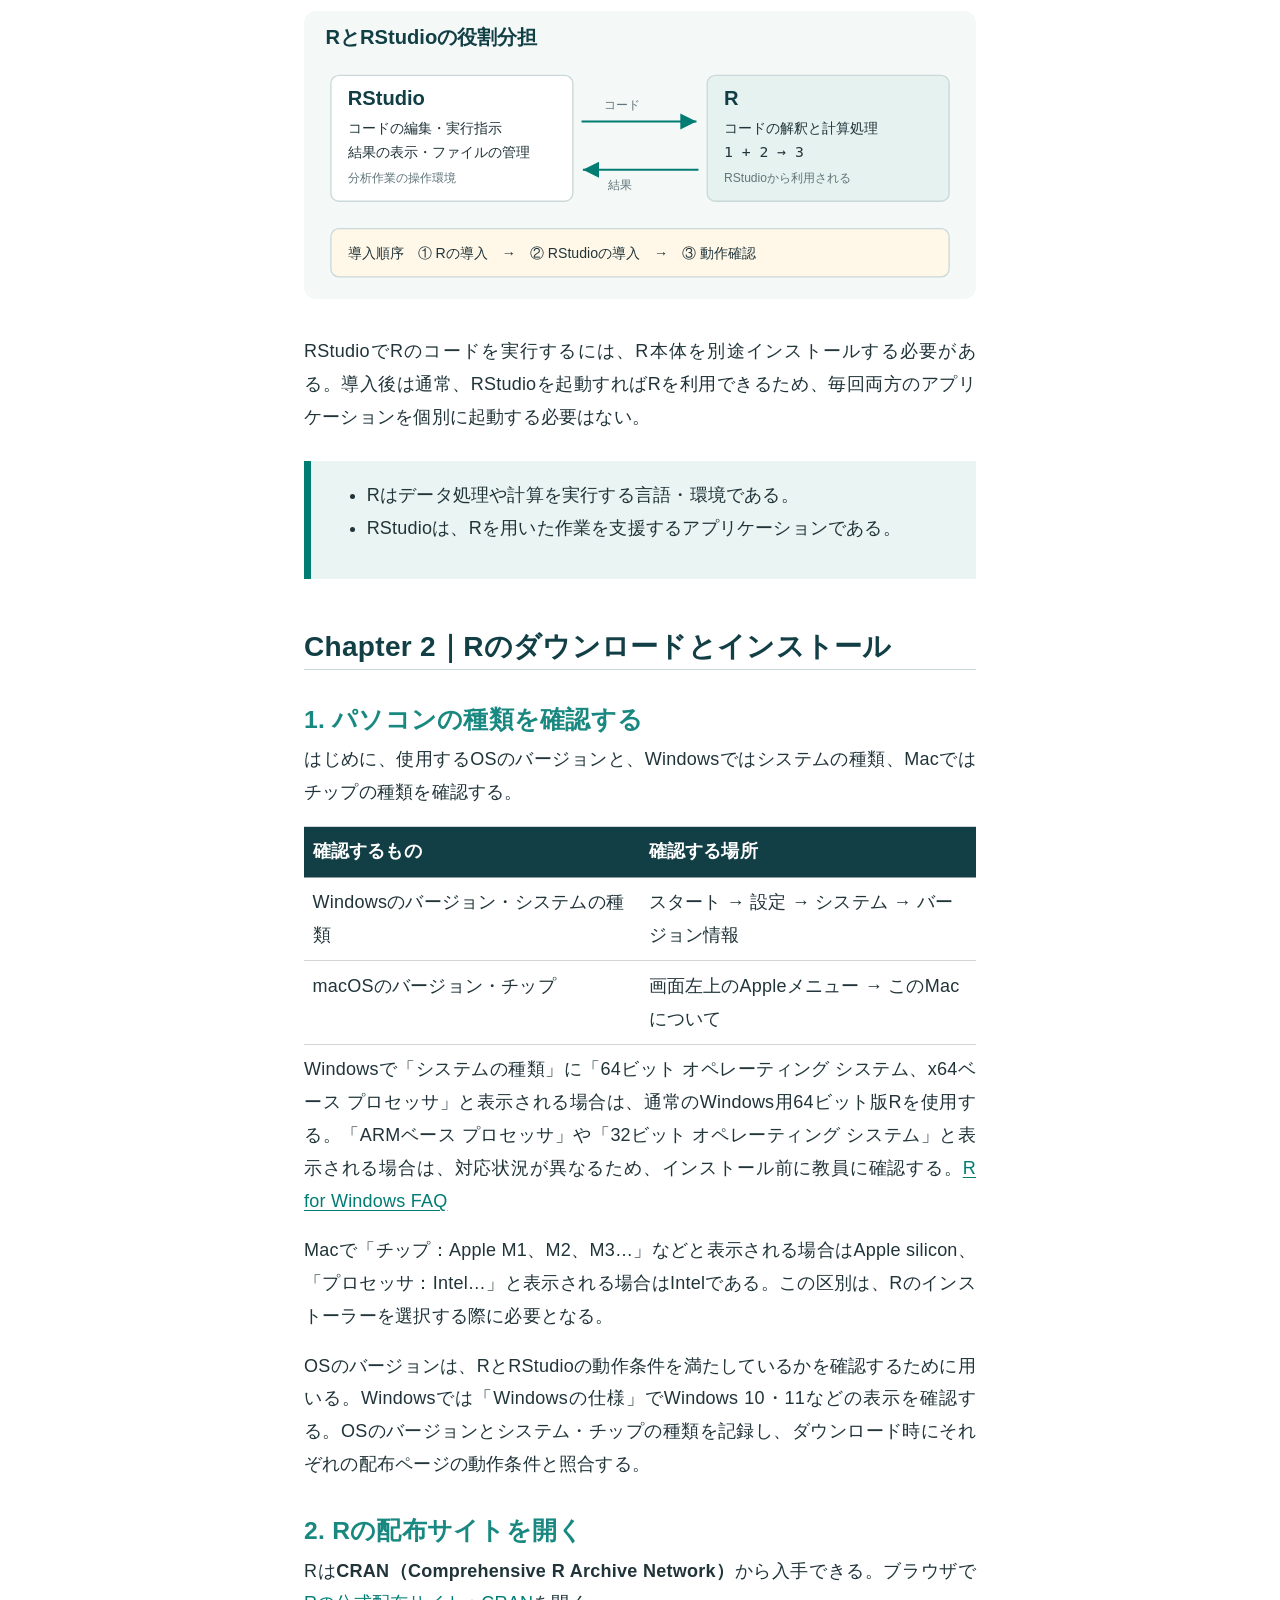
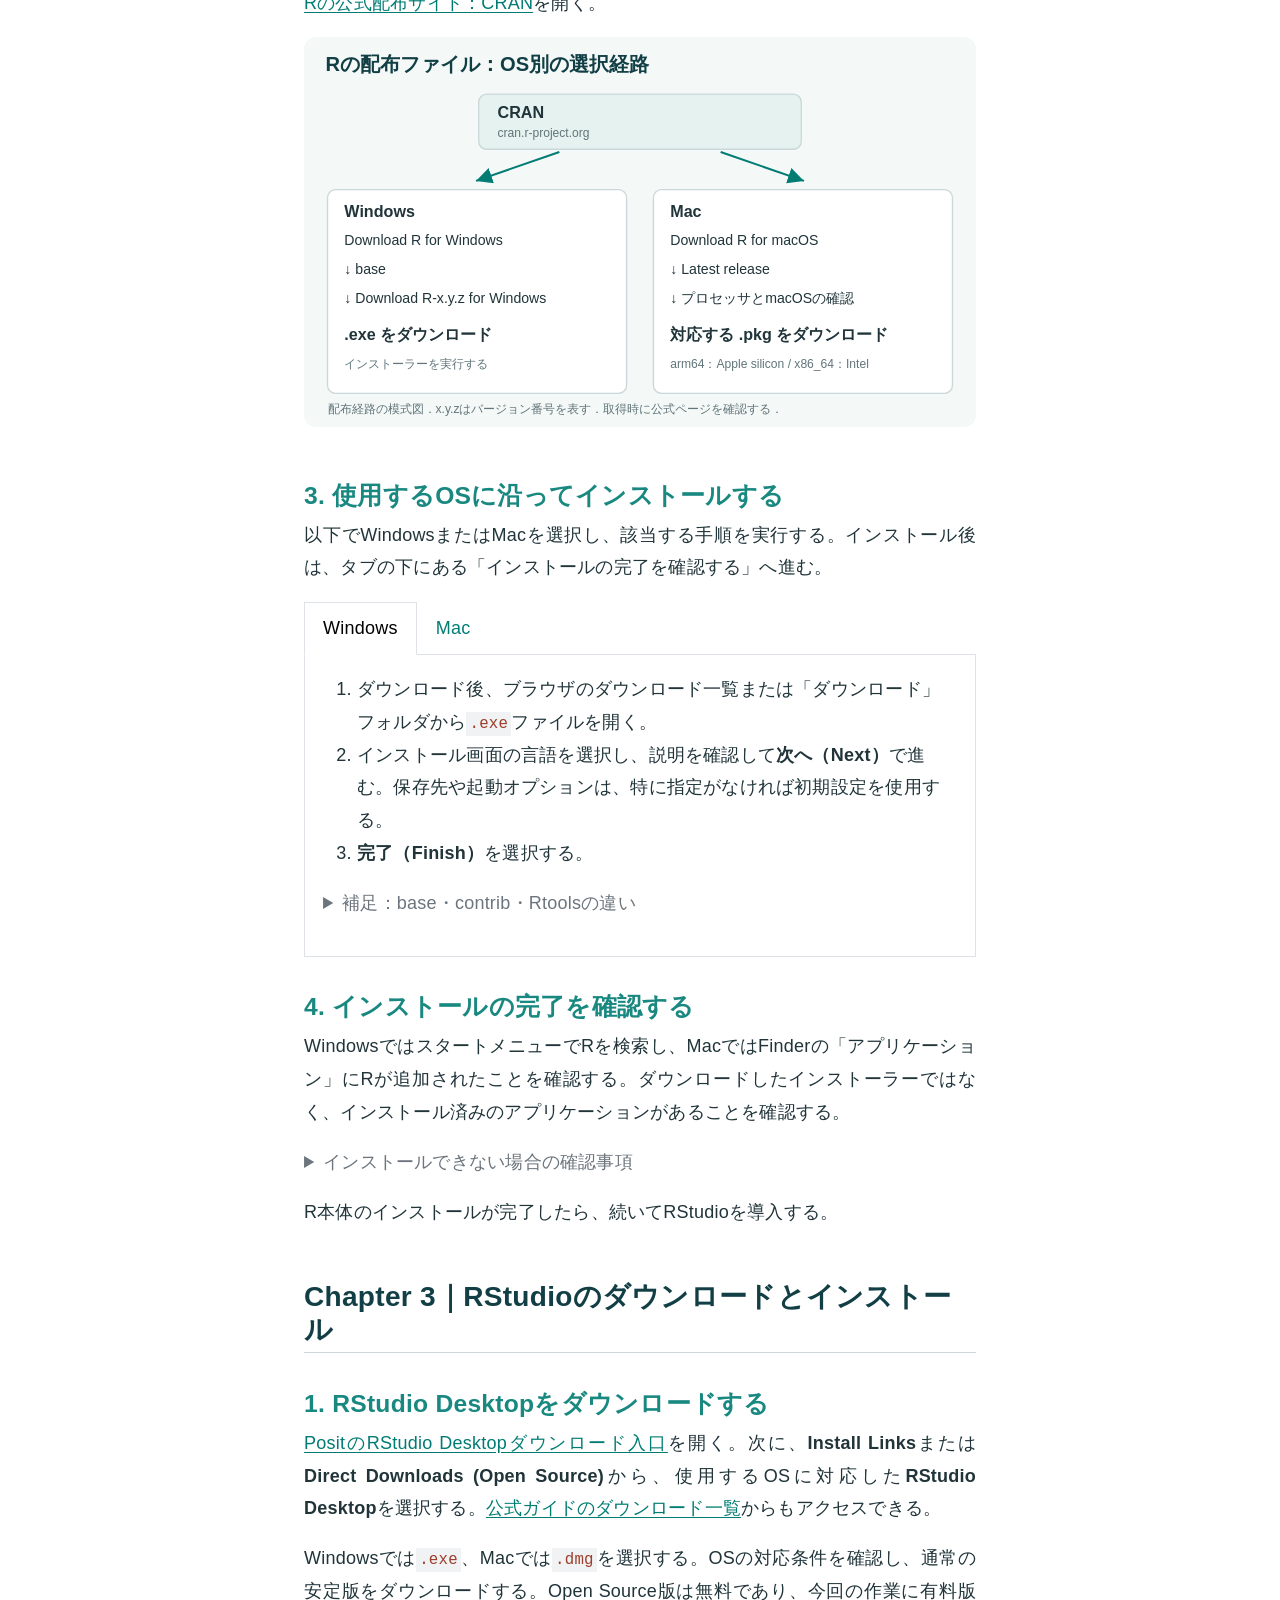
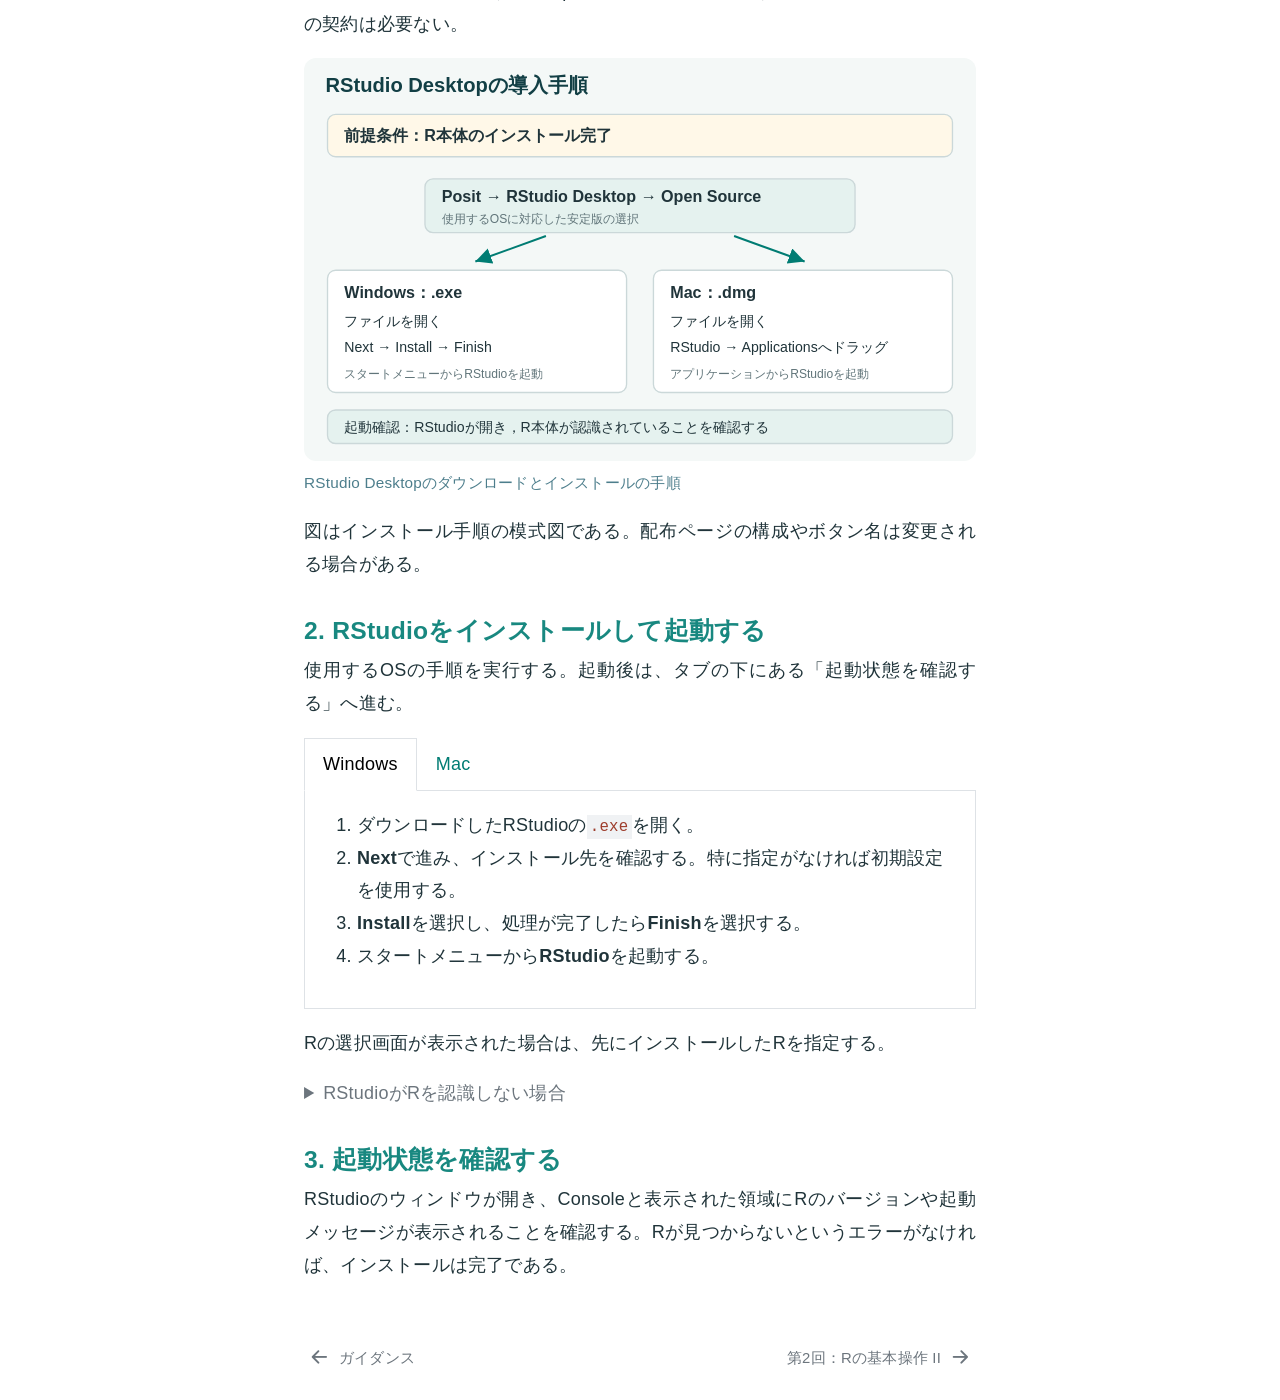
==== commit 87509809: "Update lesson 8: rename to probit/logit, add logit supplement and exercises - Lesson 8 title: プロビットモ" ====
--- a/lessons/01/index.html
+++ b/lessons/01/index.html
@@ -47,7 +47,7 @@
 <link href="../../site_libs/quarto-html/quarto-syntax-highlighting-37294f0e61b532b0f7ebd5ccc0471b30.css" rel="stylesheet" id="quarto-text-highlighting-styles">
 <script src="../../site_libs/bootstrap/bootstrap.min.js"></script>
 <link href="../../site_libs/bootstrap/bootstrap-icons.css" rel="stylesheet">
-<link href="../../site_libs/bootstrap/bootstrap-c2e880a5cb14d7a116eba1e73095a7f8.min.css" rel="stylesheet" append-hash="true" id="quarto-bootstrap" data-mode="light">
+<link href="../../site_libs/bootstrap/bootstrap-3d267d0c02e25bc1992225f3c2089ba0.min.css" rel="stylesheet" append-hash="true" id="quarto-bootstrap" data-mode="light">
 <script id="quarto-search-options" type="application/json">{
   "location": "sidebar",
   "copy-button": false,
@@ -158,7 +158,7 @@
         <li class="sidebar-item">
   <div class="sidebar-item-container"> 
   <a href="../../lessons/08/index.html" class="sidebar-item-text sidebar-link">
- <span class="menu-text">第8回：プロビットモデル</span></a>
+ <span class="menu-text">第8回：プロビットモデル・ロジットモデル</span></a>
   </div>
 </li>
     </ul>
